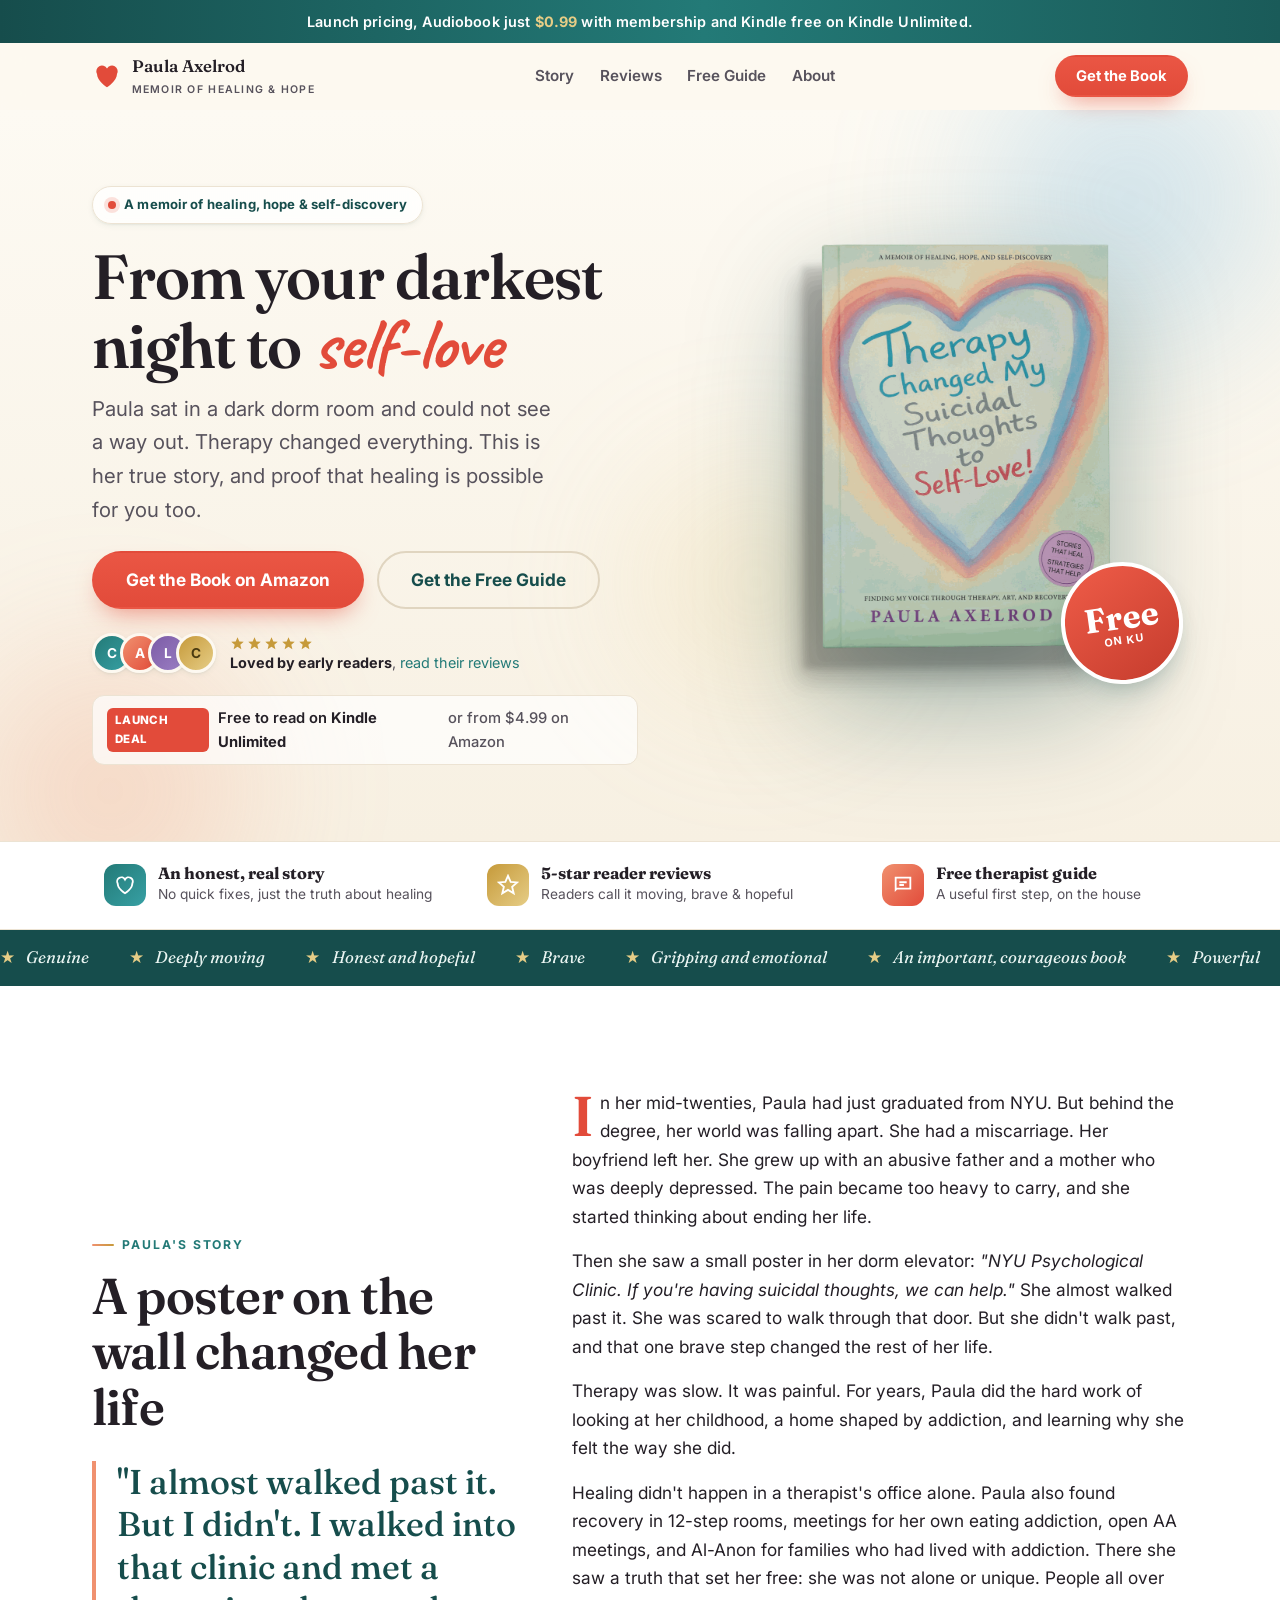
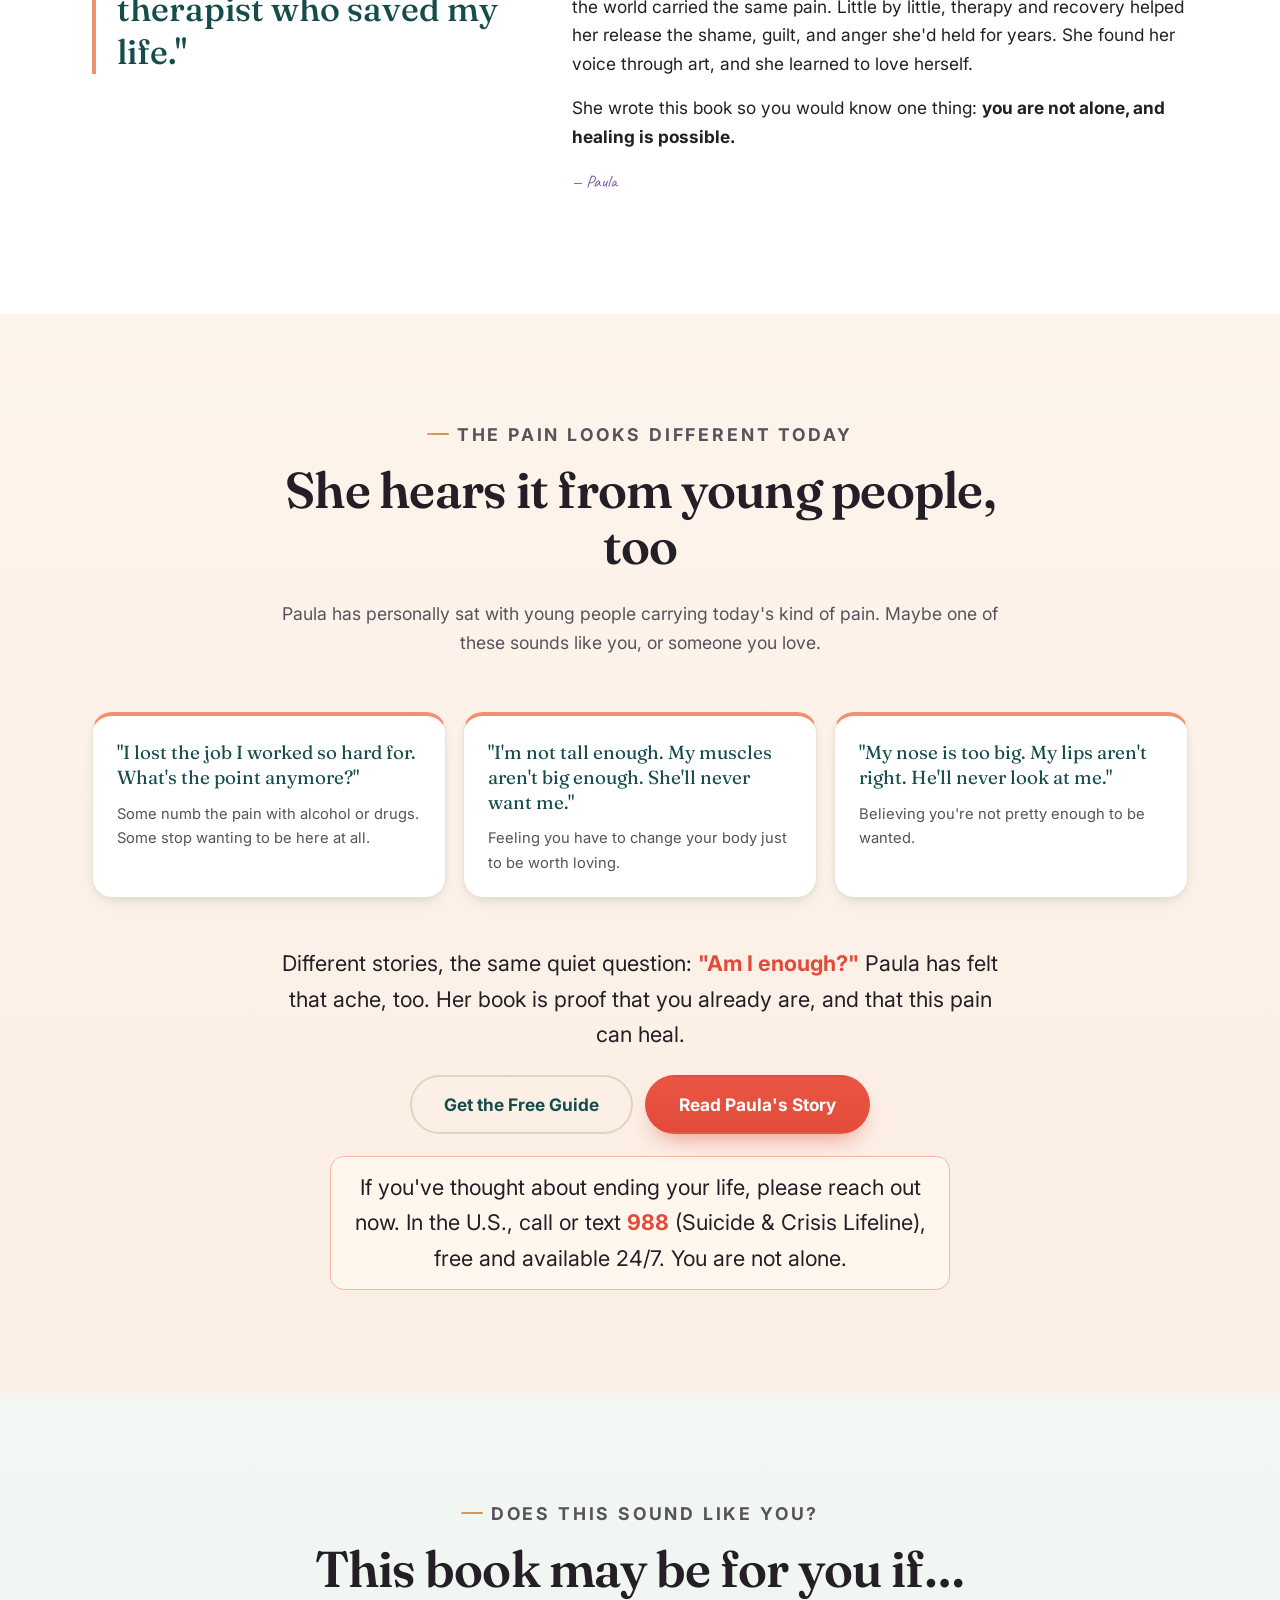
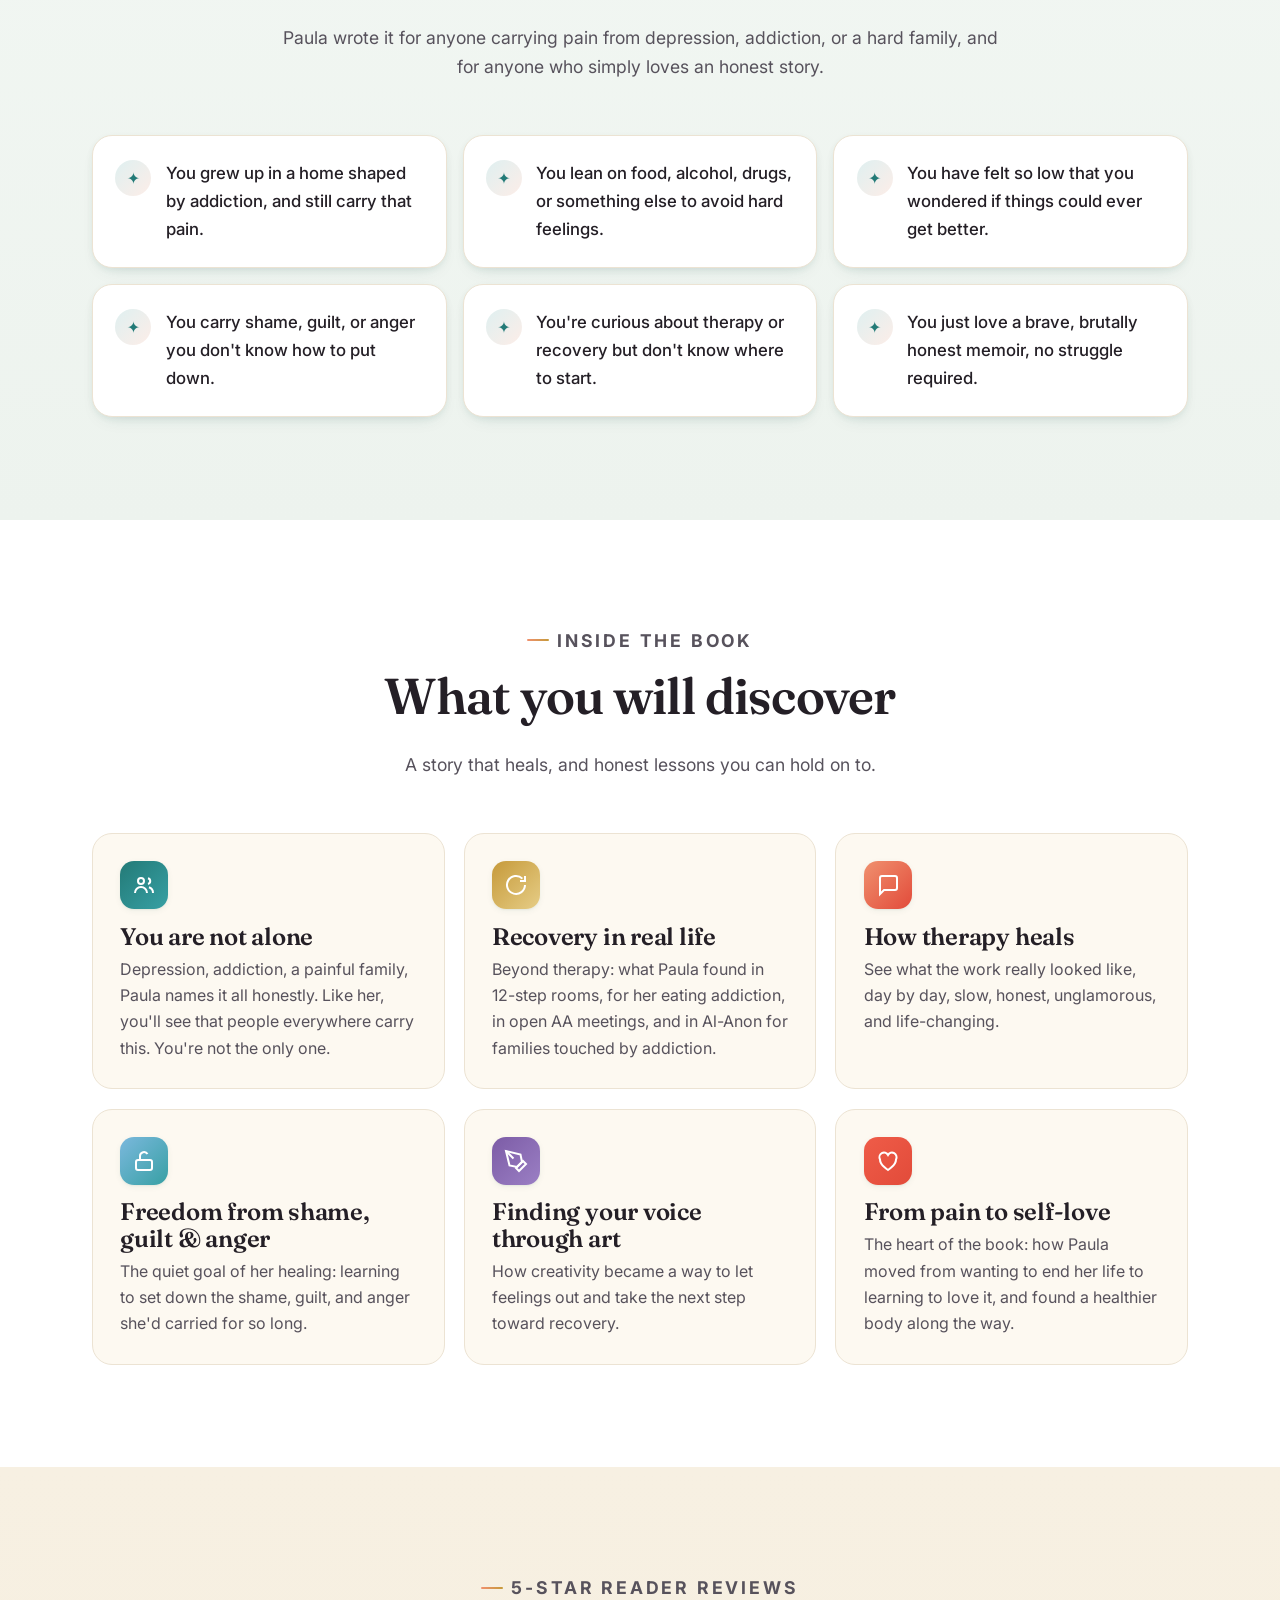
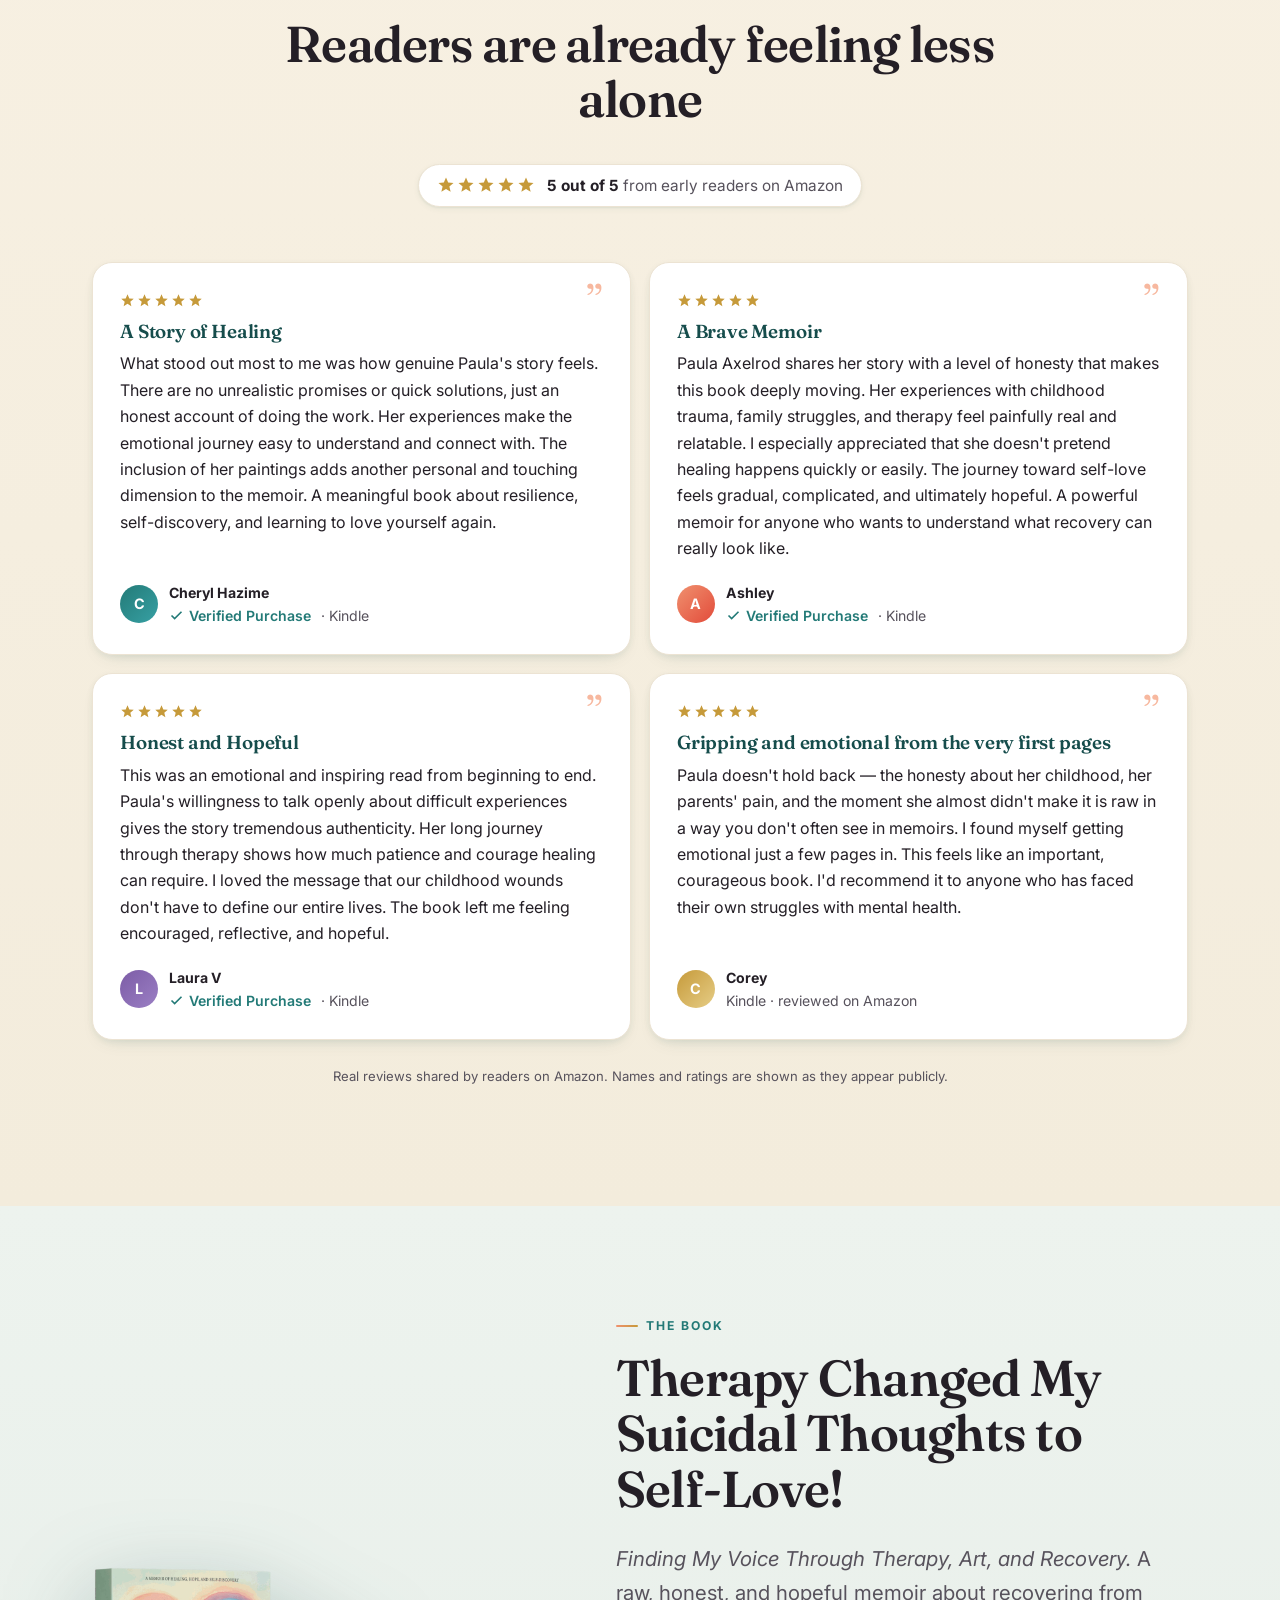
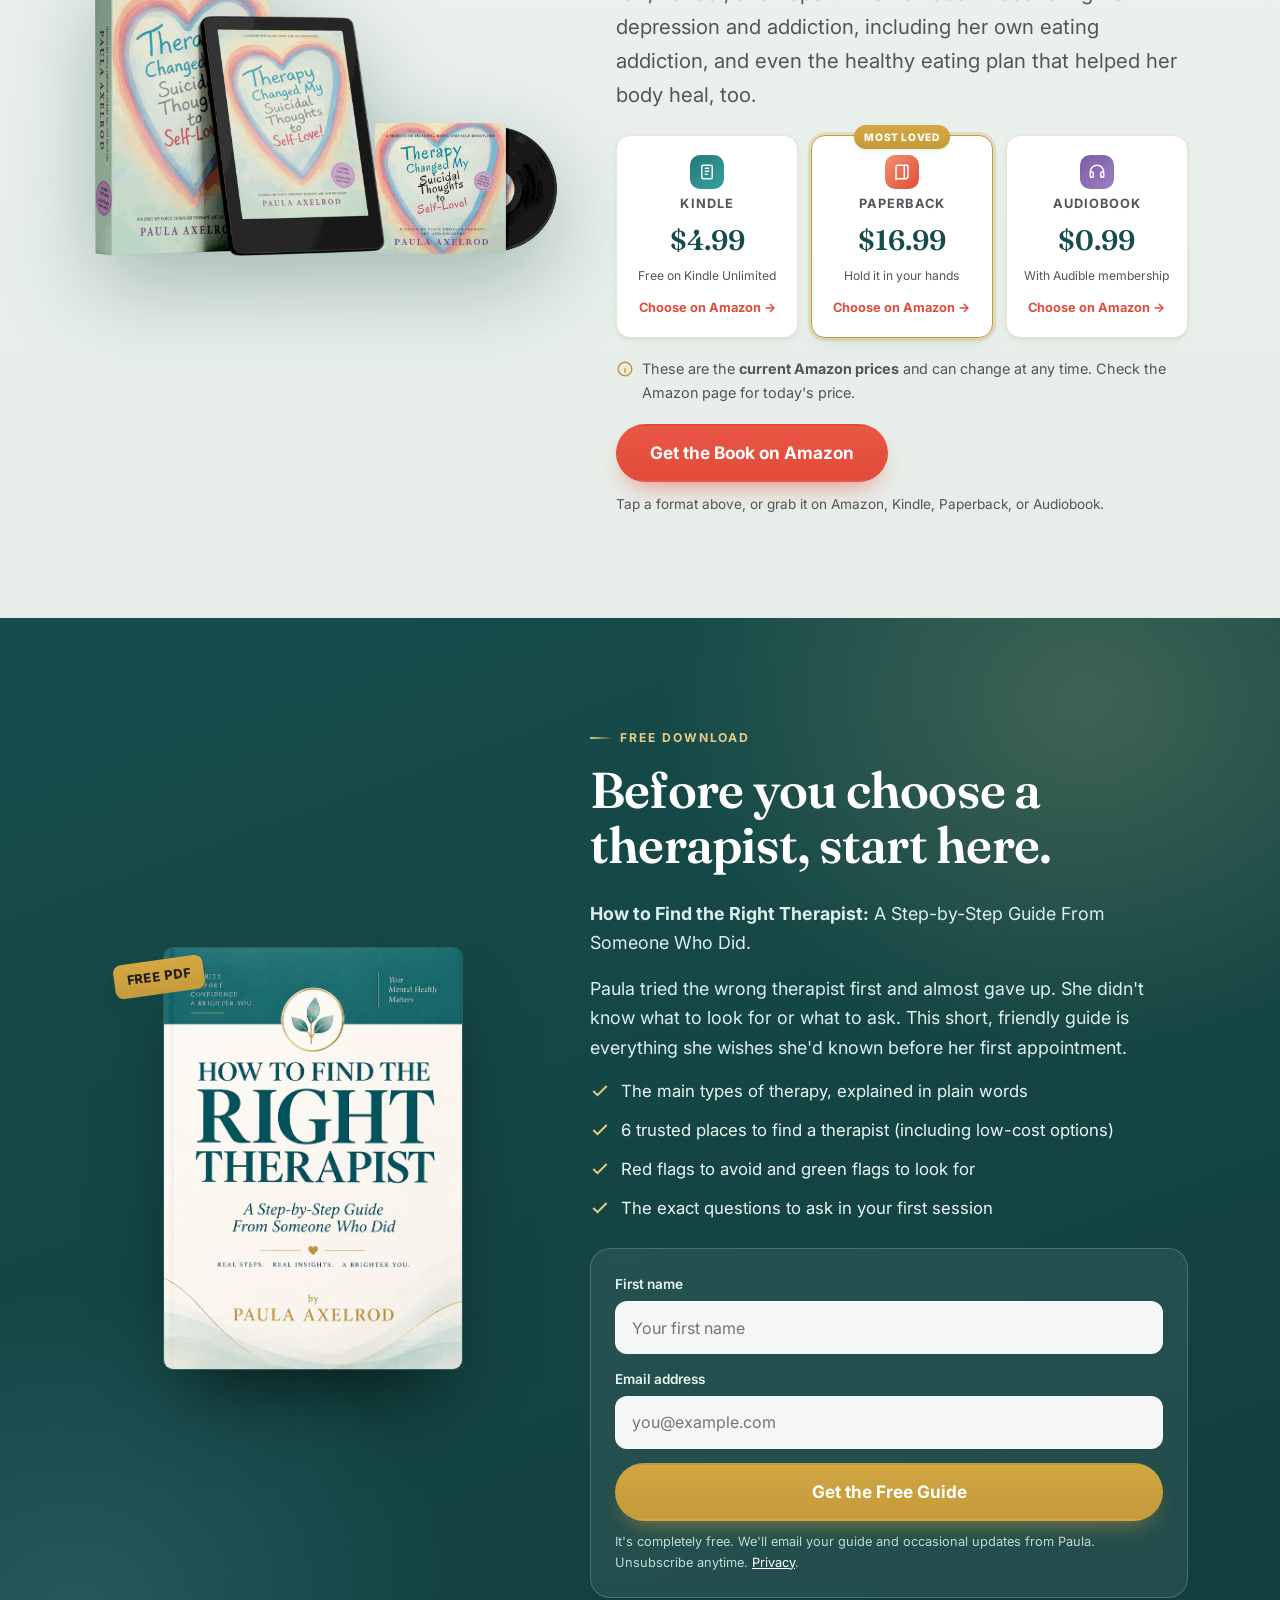
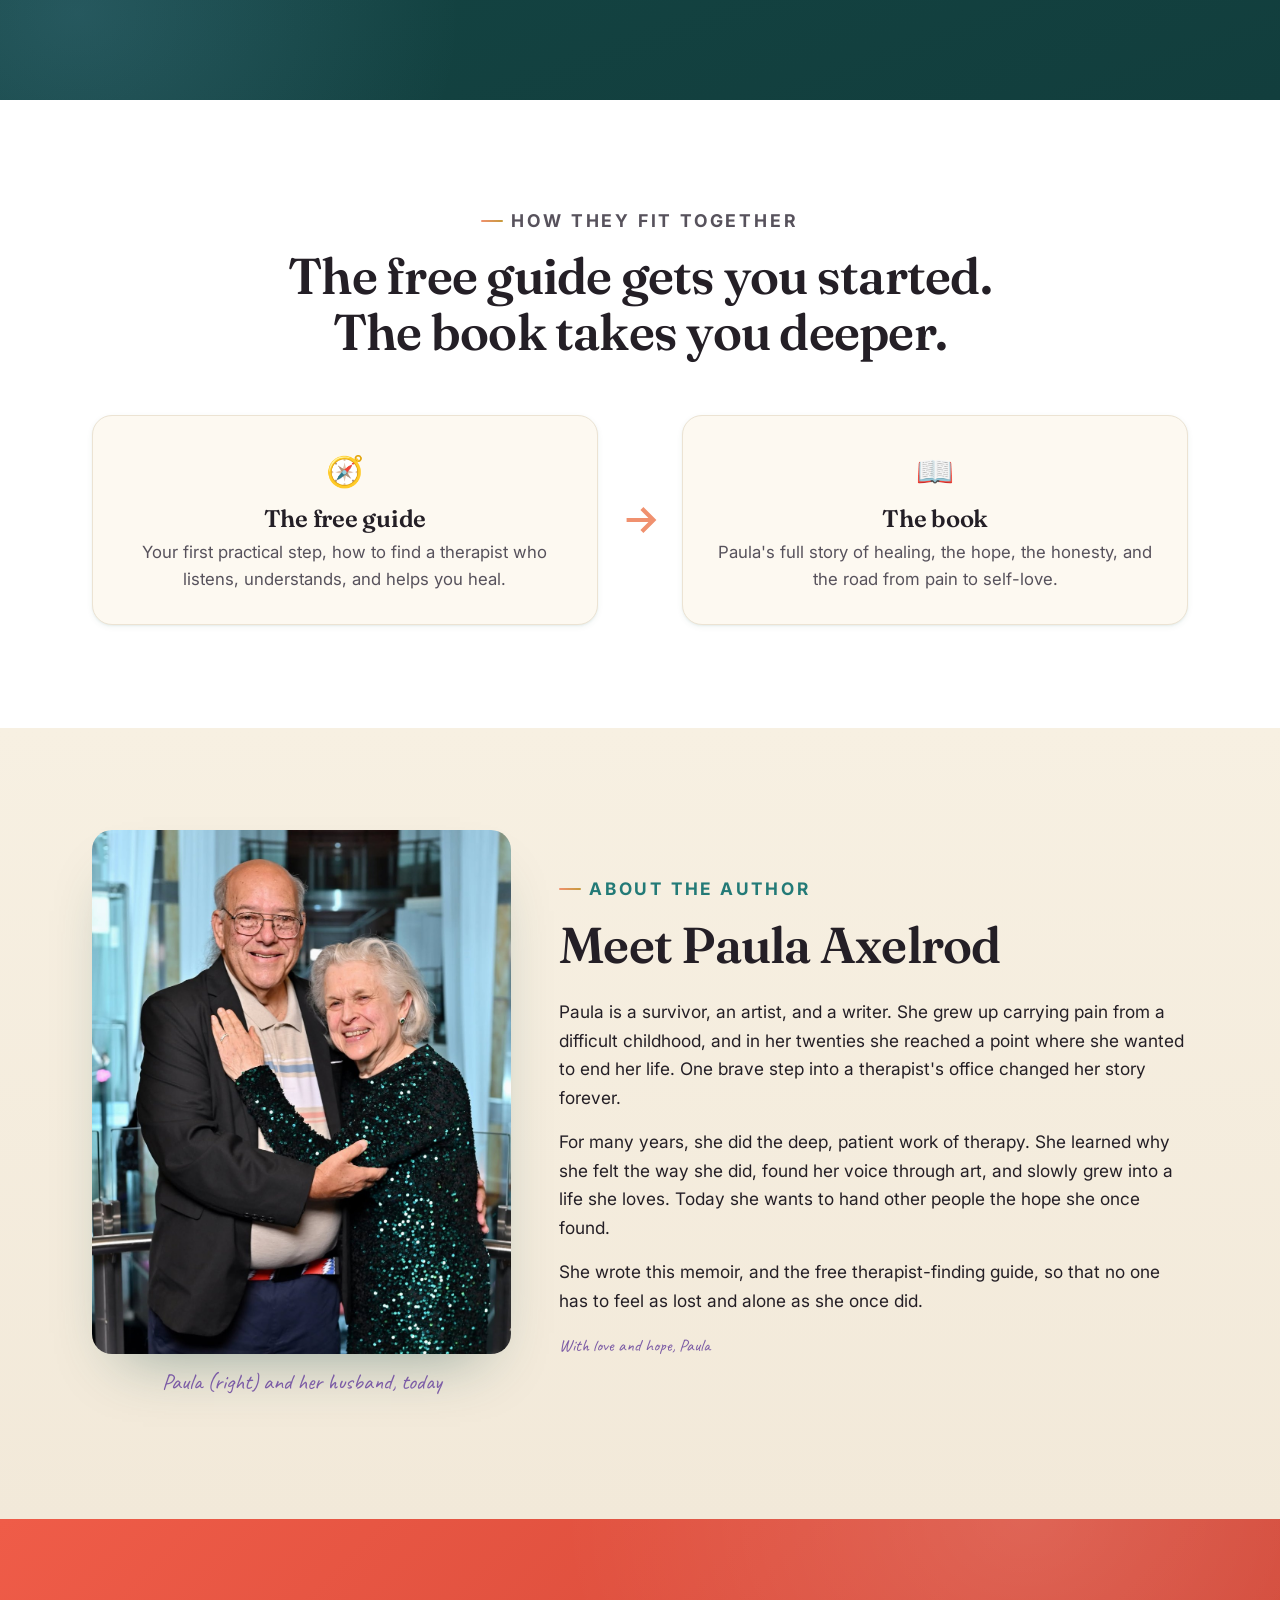
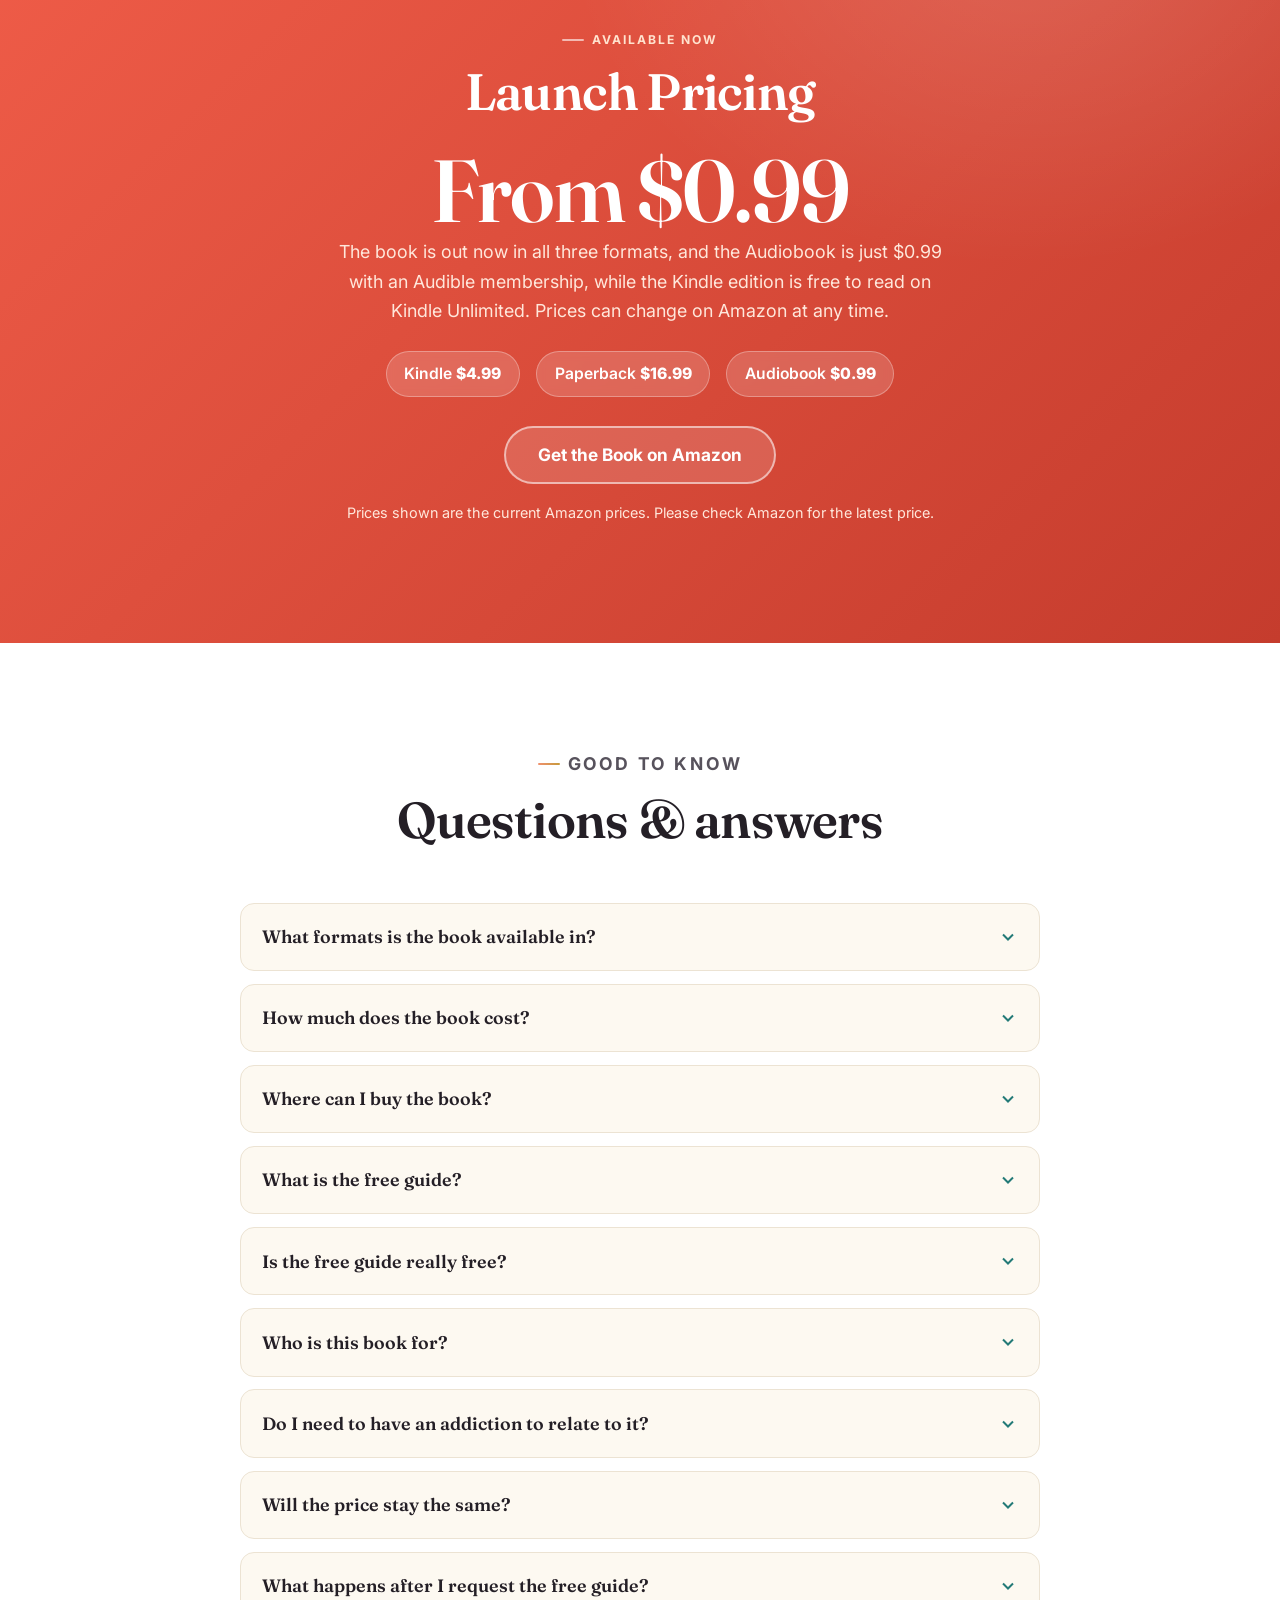
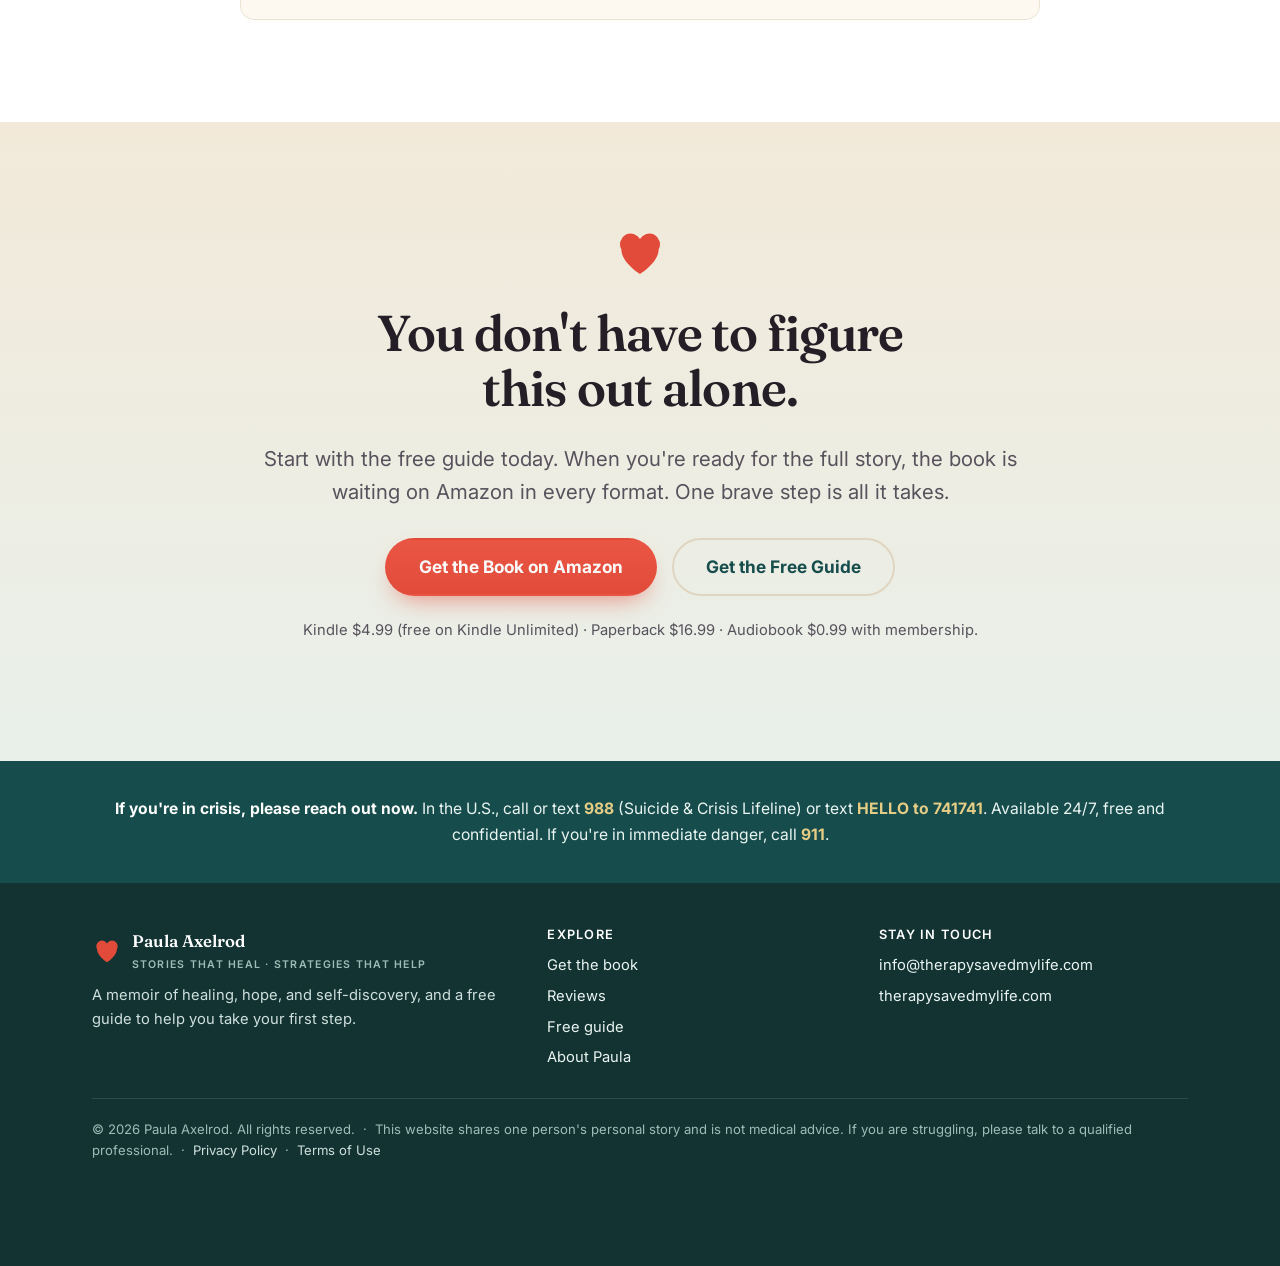
==== index.html @ 415b74f4 "Add files via upload" ====
<!DOCTYPE html>
<html lang="en">
<head>
<meta charset="UTF-8" />
<meta name="viewport" content="width=device-width, initial-scale=1" />
<title>Therapy Changed My Suicidal Thoughts to Self-Love! — A Memoir by Paula Axelrod</title>
<meta name="description" content="Paula Axelrod's raw, hopeful memoir of recovery from depression and addiction — through therapy, 12-step support, art, and self-love. Read her story, get a free therapist-finding guide, and grab the book on Amazon." />
<meta name="theme-color" content="#1f5d5c" />
<meta name="robots" content="index, follow" />
<link rel="canonical" href="https://therapysavedmylife.com/" />

<!-- Open Graph / social -->
<meta property="og:type" content="book" />
<meta property="og:title" content="Therapy Changed My Suicidal Thoughts to Self-Love! — A Memoir by Paula Axelrod" />
<meta property="og:description" content="A raw, honest memoir of recovering from depression and addiction — through therapy, recovery, art, and self-love. Plus a free guide to finding the right therapist." />
<meta property="og:image" content="assets/book-mockup.png" />
<meta property="og:site_name" content="Paula Axelrod" />
<meta name="twitter:card" content="summary_large_image" />
<meta name="twitter:title" content="Therapy Changed My Suicidal Thoughts to Self-Love!" />
<meta name="twitter:description" content="A memoir of healing, hope, and self-discovery by Paula Axelrod. Free therapist-finding guide inside." />
<meta name="twitter:image" content="assets/book-mockup.png" />

<!-- Favicon (inline heart) -->
<link rel="icon" href="data:image/svg+xml,%3Csvg xmlns='http://www.w3.org/2000/svg' viewBox='0 0 24 24'%3E%3Cpath fill='%23e0503f' d='M12 21s-8-4.9-8-10.6A4.4 4.4 0 0 1 12 6a4.4 4.4 0 0 1 8 4.4C20 16.1 12 21 12 21z'/%3E%3C/svg%3E" />

<!-- Fonts -->
<link rel="preconnect" href="https://fonts.googleapis.com" />
<link rel="preconnect" href="https://fonts.gstatic.com" crossorigin />
<link href="https://fonts.googleapis.com/css2?family=Fraunces:opsz,wght@9..144,400;9..144,500;9..144,600;9..144,700&family=Inter:wght@400;500;600;700&family=Caveat:wght@600;700&display=swap" rel="stylesheet" />

<link rel="stylesheet" href="styles.css?v=19" />

<!-- Structured data -->
<script type="application/ld+json">
{
  "@context": "https://schema.org",
  "@type": "Book",
  "name": "Therapy Changed My Suicidal Thoughts to Self-Love!",
  "bookFormat": ["EBook", "Paperback", "AudiobookFormat"],
  "author": { "@type": "Person", "name": "Paula Axelrod" },
  "about": "A memoir of recovery from depression and addiction — through therapy, 12-step support, art, and self-love.",
  "inLanguage": "en",
  "aggregateRating": {
    "@type": "AggregateRating",
    "ratingValue": "5",
    "bestRating": "5",
    "ratingCount": "4",
    "reviewCount": "4"
  },
  "review": [
    {
      "@type": "Review",
      "reviewRating": { "@type": "Rating", "ratingValue": "5", "bestRating": "5" },
      "author": { "@type": "Person", "name": "Cheryl Hazime" },
      "datePublished": "2026-09-11",
      "name": "A Story of Healing",
      "reviewBody": "What stood out most to me was how genuine Paula's story feels. There are no unrealistic promises or quick solutions, just an honest account of doing the work. The inclusion of her paintings adds another personal and touching dimension to the memoir."
    },
    {
      "@type": "Review",
      "reviewRating": { "@type": "Rating", "ratingValue": "5", "bestRating": "5" },
      "author": { "@type": "Person", "name": "Ashley" },
      "datePublished": "2026-09-11",
      "name": "A Brave Memoir",
      "reviewBody": "Paula Axelrod shares her story with a level of honesty that makes this book deeply moving. The journey toward self-love feels gradual, complicated, and ultimately hopeful. A powerful memoir for anyone who wants to understand what recovery can really look like."
    },
    {
      "@type": "Review",
      "reviewRating": { "@type": "Rating", "ratingValue": "5", "bestRating": "5" },
      "author": { "@type": "Person", "name": "Laura V" },
      "datePublished": "2026-09-11",
      "name": "Honest and Hopeful",
      "reviewBody": "This was an emotional and inspiring read from beginning to end. I loved the message that our childhood wounds don't have to define our entire lives. The book left me feeling encouraged, reflective, and hopeful."
    },
    {
      "@type": "Review",
      "reviewRating": { "@type": "Rating", "ratingValue": "5", "bestRating": "5" },
      "author": { "@type": "Person", "name": "Corey" },
      "datePublished": "2026-07-24",
      "name": "Gripping and emotional from the very first pages",
      "reviewBody": "Paula doesn't hold back. This feels like an important, courageous book. I'd recommend it to anyone who has faced their own struggles with mental health."
    }
  ]
}
</script>

<!-- Meta Pixel Code -->
<script>
!function(f,b,e,v,n,t,s)
{if(f.fbq)return;n=f.fbq=function(){n.callMethod?
n.callMethod.apply(n,arguments):n.queue.push(arguments)};
if(!f._fbq)f._fbq=n;n.push=n;n.loaded=!0;n.version='2.0';
n.queue=[];t=b.createElement(e);t.async=!0;
t.src=v;s=b.getElementsByTagName(e)[0];
s.parentNode.insertBefore(t,s)}(window, document,'script',
'https://connect.facebook.net/en_US/fbevents.js');
fbq('init', '1813521393015042');
fbq('track', 'PageView');
</script>
<noscript><img height="1" width="1" style="display:none"
src="https://www.facebook.com/tr?id=1813521393015042&ev=PageView&noscript=1"
/></noscript>
<!-- End Meta Pixel Code -->
</head>
<body>
<a class="skip-link" href="#main">Skip to content</a>

<!-- Announcement ribbon -->
<div class="ribbon" role="note">
  <span>Launch pricing, Audiobook just <strong>$0.99</strong> with membership and Kindle free on Kindle Unlimited.</span>
</div>

<!-- Top bar -->
<header class="topbar">
  <div class="container topbar__inner">
    <a class="brand" href="#top" aria-label="Paula Axelrod — home">
      <svg class="mark" viewBox="0 0 24 24" aria-hidden="true"><path fill="currentColor" d="M12 21s-8-4.9-8-10.6A4.4 4.4 0 0 1 12 6a4.4 4.4 0 0 1 8 4.4C20 16.1 12 21 12 21z"/></svg>
      <span>Paula Axelrod<small>Memoir of healing &amp; hope</small></span>
    </a>
    <nav class="topnav" aria-label="Primary">
      <a href="#story">Story</a>
      <a href="#reviews">Reviews</a>
      <a href="#free-guide">Free Guide</a>
      <a href="#about">About</a>
    </nav>
    <a class="btn btn-primary topbar__cta" href="https://a.co/d/03tNwajn" data-amazon>Get the Book</a>
  </div>
</header>

<main id="main">
<span id="top"></span>

<!-- ============ HERO ============ -->
<section class="hero" aria-labelledby="hero-title">
  <div class="hero__blob b1" aria-hidden="true"></div>
  <div class="hero__blob b2" aria-hidden="true"></div>
  <div class="hero__blob b3" aria-hidden="true"></div>
  <div class="container hero__grid">
    <div class="hero__copy reveal">
      <span class="hero__badge"><span class="dot" aria-hidden="true"></span> A memoir of healing, hope &amp; self-discovery</span>
      <h1 id="hero-title">From your darkest night to <span class="hand">self-love</span></h1>
      <p class="hero__sub">Paula sat in a dark dorm room and could not see a way out. Therapy changed everything. This is her true story, and proof that healing is possible for you too.</p>

      <div class="hero__cta">
        <a class="btn btn-primary btn-lg" href="https://a.co/d/03tNwajn" data-amazon>Get the Book on Amazon</a>
        <a class="btn btn-outline btn-lg" href="#free-guide">Get the Free Guide</a>
      </div>

      <div class="hero__proof">
        <span class="avatars" aria-hidden="true">
          <span class="avatar a1">C</span>
          <span class="avatar a2">A</span>
          <span class="avatar a3">L</span>
          <span class="avatar a4">C</span>
        </span>
        <span class="hero__proof-txt">
          <span class="stars sm" role="img" aria-label="Rated 5 out of 5 stars">
            <svg viewBox="0 0 24 24" fill="currentColor" aria-hidden="true"><path d="M12 17.3l-6.2 3.7 1.7-7L2 9.2l7.1-.6L12 2l2.9 6.6 7.1.6-5.5 4.8 1.7 7z"/></svg><svg viewBox="0 0 24 24" fill="currentColor" aria-hidden="true"><path d="M12 17.3l-6.2 3.7 1.7-7L2 9.2l7.1-.6L12 2l2.9 6.6 7.1.6-5.5 4.8 1.7 7z"/></svg><svg viewBox="0 0 24 24" fill="currentColor" aria-hidden="true"><path d="M12 17.3l-6.2 3.7 1.7-7L2 9.2l7.1-.6L12 2l2.9 6.6 7.1.6-5.5 4.8 1.7 7z"/></svg><svg viewBox="0 0 24 24" fill="currentColor" aria-hidden="true"><path d="M12 17.3l-6.2 3.7 1.7-7L2 9.2l7.1-.6L12 2l2.9 6.6 7.1.6-5.5 4.8 1.7 7z"/></svg><svg viewBox="0 0 24 24" fill="currentColor" aria-hidden="true"><path d="M12 17.3l-6.2 3.7 1.7-7L2 9.2l7.1-.6L12 2l2.9 6.6 7.1.6-5.5 4.8 1.7 7z"/></svg>
          </span><br />
          <b>Loved by early readers</b>, <a href="#reviews">read their reviews</a>
        </span>
      </div>

      <div class="hero__pricehook">
        <span class="pill">Launch deal</span>
        <span>Free to read on <b>Kindle Unlimited</b></span>
        <span class="from">or from $4.99 on Amazon</span>
      </div>
    </div>

    <div class="hero__art reveal">
      <div class="book-visual">
        <!-- Drop in assets/book-mockup.png (3D paperback, transparent bg). Falls back gracefully. -->
        <img src="assets/book-mockup.png" alt="Cover of the book Therapy Changed My Suicidal Thoughts to Self-Love by Paula Axelrod, showing a watercolor rainbow heart"
             onerror="this.classList.add('hide'); this.nextElementSibling.classList.remove('hide');" />
        <div class="cover-fallback hide" aria-hidden="true">
          <svg class="heart" viewBox="0 0 24 24"><path fill="currentColor" d="M12 21s-8-4.9-8-10.6A4.4 4.4 0 0 1 12 6a4.4 4.4 0 0 1 8 4.4C20 16.1 12 21 12 21z"/></svg>
          <strong>Therapy Changed My Suicidal Thoughts to</strong>
          <em>Self-Love!</em>
          <small>Paula Axelrod</small>
        </div>
      </div>
      <div class="hero__offerchip" aria-hidden="true">
        <b>Free</b><span>on KU</span>
      </div>
    </div>
  </div>
</section>

<!-- ============ VALUE STRIP ============ -->
<section class="valuestrip" aria-label="Why readers pick up this book">
  <div class="container">
    <div class="value">
      <span class="vi ic-teal" aria-hidden="true"><svg width="22" height="22" viewBox="0 0 24 24" fill="none" stroke="currentColor" stroke-width="2"><path d="M12 21s-8-4.9-8-10.6A4.4 4.4 0 0 1 12 6a4.4 4.4 0 0 1 8 4.4C20 16.1 12 21 12 21z"/></svg></span>
      <span><b>An honest, real story</b><span>No quick fixes, just the truth about healing</span></span>
    </div>
    <div class="value">
      <span class="vi ic-gold" aria-hidden="true"><svg width="22" height="22" viewBox="0 0 24 24" fill="none" stroke="currentColor" stroke-width="2"><path d="M12 17.3l-6.2 3.7 1.7-7L2 9.2l7.1-.6L12 2l2.9 6.6 7.1.6-5.5 4.8 1.7 7z"/></svg></span>
      <span><b>5-star reader reviews</b><span>Readers call it moving, brave &amp; hopeful</span></span>
    </div>
    <div class="value">
      <span class="vi ic-coral" aria-hidden="true"><svg width="22" height="22" viewBox="0 0 24 24" fill="none" stroke="currentColor" stroke-width="2"><path d="M4 4h16v12H5.2L4 17.2z"/><path d="M8 9h8M8 12h5"/></svg></span>
      <span><b>Free therapist guide</b><span>A useful first step, on the house</span></span>
    </div>
  </div>
</section>

<!-- ============ QUOTE MARQUEE ============ -->
<div class="quotestrip" aria-hidden="true">
  <div class="marquee">
    <span>Genuine</span><span>Deeply moving</span><span>Honest and hopeful</span><span>Brave</span><span>Gripping and emotional</span><span>An important, courageous book</span><span>Powerful</span>
    <span>Genuine</span><span>Deeply moving</span><span>Honest and hopeful</span><span>Brave</span><span>Gripping and emotional</span><span>An important, courageous book</span><span>Powerful</span>
  </div>
</div>

<!-- ============ STORY ============ -->
<section class="section story" id="story" aria-labelledby="story-title">
  <div class="container">
    <div class="story__grid">
      <div class="reveal">
        <p class="eyebrow">Paula's story</p>
        <h2 id="story-title">A poster on the wall changed her life</h2>
        <blockquote class="story__pullquote">"I almost walked past it. But I didn't. I walked into that clinic and met a therapist who saved my life."</blockquote>
      </div>
      <div class="story__body reveal">
        <p>In her mid-twenties, Paula had just graduated from NYU. But behind the degree, her world was falling apart. She had a miscarriage. Her boyfriend left her. She grew up with an abusive father and a mother who was deeply depressed. The pain became too heavy to carry, and she started thinking about ending her life.</p>
        <p>Then she saw a small poster in her dorm elevator: <em>"NYU Psychological Clinic. If you're having suicidal thoughts, we can help."</em> She almost walked past it. She was scared to walk through that door. But she didn't walk past, and that one brave step changed the rest of her life.</p>
        <p>Therapy was slow. It was painful. For years, Paula did the hard work of looking at her childhood, a home shaped by addiction, and learning why she felt the way she did.</p>
        <p>Healing didn't happen in a therapist's office alone. Paula also found recovery in 12-step rooms, meetings for her own eating addiction, open AA meetings, and Al-Anon for families who had lived with addiction. There she saw a truth that set her free: she was not alone or unique. People all over the world carried the same pain. Little by little, therapy and recovery helped her release the shame, guilt, and anger she'd held for years. She found her voice through art, and she learned to love herself.</p>
        <p>She wrote this book so you would know one thing: <strong>you are not alone, and healing is possible.</strong></p>
        <p class="story__signoff">— Paula</p>
      </div>
    </div>
  </div>
</section>

<!-- ============ YOUNG PEOPLE TODAY ============ -->
<section class="section today" aria-labelledby="today-title">
  <div class="container">
    <div class="section-head reveal">
      <p class="eyebrow">The pain looks different today</p>
      <h2 id="today-title">She hears it from young people, too</h2>
      <p>Paula has personally sat with young people carrying today's kind of pain. Maybe one of these sounds like you, or someone you love.</p>
    </div>
    <div class="today__grid">
      <blockquote class="voice reveal">
        <p>"I lost the job I worked so hard for. What's the point anymore?"</p>
        <cite>Some numb the pain with alcohol or drugs. Some stop wanting to be here at all.</cite>
      </blockquote>
      <blockquote class="voice reveal">
        <p>"I'm not tall enough. My muscles aren't big enough. She'll never want me."</p>
        <cite>Feeling you have to change your body just to be worth loving.</cite>
      </blockquote>
      <blockquote class="voice reveal">
        <p>"My nose is too big. My lips aren't right. He'll never look at me."</p>
        <cite>Believing you're not pretty enough to be wanted.</cite>
      </blockquote>
    </div>
    <div class="today__note reveal">
      <p>Different stories, the same quiet question: <strong>"Am I enough?"</strong> Paula has felt that ache, too. Her book is proof that you already are, and that this pain can heal.</p>
      <div class="today__cta">
        <a class="btn btn-outline btn-lg" href="#free-guide">Get the Free Guide</a>
        <a class="btn btn-primary btn-lg" href="https://a.co/d/03tNwajn" data-amazon>Read Paula's Story</a>
      </div>
      <p class="today__crisis">If you've thought about ending your life, please reach out now. In the U.S., call or text <strong>988</strong> (Suicide &amp; Crisis Lifeline), free and available 24/7. You are not alone.</p>
    </div>
  </div>
</section>

<!-- ============ THIS BOOK IS FOR YOU IF ============ -->
<section class="section foryou" aria-labelledby="foryou-title">
  <div class="container">
    <div class="section-head reveal">
      <p class="eyebrow">Does this sound like you?</p>
      <h2 id="foryou-title">This book may be for you if…</h2>
      <p>Paula wrote it for anyone carrying pain from depression, addiction, or a hard family, and for anyone who simply loves an honest story.</p>
    </div>
    <div class="cards cards-3">
      <div class="card reveal"><span class="tick" aria-hidden="true">✦</span><p>You grew up in a home shaped by addiction, and still carry that pain.</p></div>
      <div class="card reveal"><span class="tick" aria-hidden="true">✦</span><p>You lean on food, alcohol, drugs, or something else to avoid hard feelings.</p></div>
      <div class="card reveal"><span class="tick" aria-hidden="true">✦</span><p>You have felt so low that you wondered if things could ever get better.</p></div>
      <div class="card reveal"><span class="tick" aria-hidden="true">✦</span><p>You carry shame, guilt, or anger you don't know how to put down.</p></div>
      <div class="card reveal"><span class="tick" aria-hidden="true">✦</span><p>You're curious about therapy or recovery but don't know where to start.</p></div>
      <div class="card reveal"><span class="tick" aria-hidden="true">✦</span><p>You just love a brave, brutally honest memoir, no struggle required.</p></div>
    </div>
  </div>
</section>

<!-- ============ WHAT YOU'LL DISCOVER ============ -->
<section class="section discover" aria-labelledby="discover-title">
  <div class="container">
    <div class="section-head reveal">
      <p class="eyebrow">Inside the book</p>
      <h2 id="discover-title">What you will discover</h2>
      <p>A story that heals, and honest lessons you can hold on to.</p>
    </div>
    <div class="feature-grid">
      <div class="feature reveal">
        <div class="feature__icon ic-teal"><svg width="24" height="24" viewBox="0 0 24 24" fill="none" stroke="currentColor" stroke-width="2"><circle cx="9" cy="8" r="3"/><path d="M3 20a6 6 0 0 1 12 0"/><path d="M16 5.2A3 3 0 0 1 16 11M21 20a6 6 0 0 0-4-5.7"/></svg></div>
        <h3>You are not alone</h3>
        <p>Depression, addiction, a painful family, Paula names it all honestly. Like her, you'll see that people everywhere carry this. You're not the only one.</p>
      </div>
      <div class="feature reveal">
        <div class="feature__icon ic-gold"><svg width="24" height="24" viewBox="0 0 24 24" fill="none" stroke="currentColor" stroke-width="2"><path d="M21 12a9 9 0 1 1-2.6-6.4"/><path d="M21 3v5h-5"/></svg></div>
        <h3>Recovery in real life</h3>
        <p>Beyond therapy: what Paula found in 12-step rooms, for her eating addiction, in open AA meetings, and in Al-Anon for families touched by addiction.</p>
      </div>
      <div class="feature reveal">
        <div class="feature__icon ic-coral"><svg width="24" height="24" viewBox="0 0 24 24" fill="none" stroke="currentColor" stroke-width="2"><path d="M21 15a2 2 0 0 1-2 2H8l-4 4V5a2 2 0 0 1 2-2h13a2 2 0 0 1 2 2z"/></svg></div>
        <h3>How therapy heals</h3>
        <p>See what the work really looked like, day by day, slow, honest, unglamorous, and life-changing.</p>
      </div>
      <div class="feature reveal">
        <div class="feature__icon ic-sky"><svg width="24" height="24" viewBox="0 0 24 24" fill="none" stroke="currentColor" stroke-width="2"><rect x="4" y="11" width="16" height="10" rx="2"/><path d="M8 11V7a4 4 0 0 1 7.5-1.9"/></svg></div>
        <h3>Freedom from shame, guilt &amp; anger</h3>
        <p>The quiet goal of her healing: learning to set down the shame, guilt, and anger she'd carried for so long.</p>
      </div>
      <div class="feature reveal">
        <div class="feature__icon ic-plum"><svg width="24" height="24" viewBox="0 0 24 24" fill="none" stroke="currentColor" stroke-width="2"><path d="M12 19l7-7 3 3-7 7-3-3z"/><path d="M18 13l-1.5-7.5L2 2l3.5 14.5L13 18z"/><path d="M2 2l7.5 7.5"/></svg></div>
        <h3>Finding your voice through art</h3>
        <p>How creativity became a way to let feelings out and take the next step toward recovery.</p>
      </div>
      <div class="feature reveal">
        <div class="feature__icon ic-rose"><svg width="24" height="24" viewBox="0 0 24 24" fill="none" stroke="currentColor" stroke-width="2"><path d="M12 21s-8-4.9-8-10.6A4.4 4.4 0 0 1 12 6a4.4 4.4 0 0 1 8 4.4C20 16.1 12 21 12 21z"/></svg></div>
        <h3>From pain to self-love</h3>
        <p>The heart of the book: how Paula moved from wanting to end her life to learning to love it, and found a healthier body along the way.</p>
      </div>
    </div>
  </div>
</section>

<!-- ============ REVIEWS ============ -->
<section class="section reviews" id="reviews" aria-labelledby="reviews-title">
  <div class="container">
    <div class="section-head reveal">
      <p class="eyebrow">5-star reader reviews</p>
      <h2 id="reviews-title">Readers are already feeling less alone</h2>
      <span class="reviews__summary">
        <span class="stars" role="img" aria-label="Rated 5 out of 5 stars">
          <svg viewBox="0 0 24 24" fill="currentColor" aria-hidden="true"><path d="M12 17.3l-6.2 3.7 1.7-7L2 9.2l7.1-.6L12 2l2.9 6.6 7.1.6-5.5 4.8 1.7 7z"/></svg>
          <svg viewBox="0 0 24 24" fill="currentColor" aria-hidden="true"><path d="M12 17.3l-6.2 3.7 1.7-7L2 9.2l7.1-.6L12 2l2.9 6.6 7.1.6-5.5 4.8 1.7 7z"/></svg>
          <svg viewBox="0 0 24 24" fill="currentColor" aria-hidden="true"><path d="M12 17.3l-6.2 3.7 1.7-7L2 9.2l7.1-.6L12 2l2.9 6.6 7.1.6-5.5 4.8 1.7 7z"/></svg>
          <svg viewBox="0 0 24 24" fill="currentColor" aria-hidden="true"><path d="M12 17.3l-6.2 3.7 1.7-7L2 9.2l7.1-.6L12 2l2.9 6.6 7.1.6-5.5 4.8 1.7 7z"/></svg>
          <svg viewBox="0 0 24 24" fill="currentColor" aria-hidden="true"><path d="M12 17.3l-6.2 3.7 1.7-7L2 9.2l7.1-.6L12 2l2.9 6.6 7.1.6-5.5 4.8 1.7 7z"/></svg>
        </span>
        <span><b>5 out of 5</b> from early readers on Amazon</span>
      </span>
    </div>

    <div class="reviews__grid">

      <article class="review reveal">
        <div class="review__top">
          <span class="stars sm" role="img" aria-label="5 out of 5 stars">
            <svg viewBox="0 0 24 24" fill="currentColor" aria-hidden="true"><path d="M12 17.3l-6.2 3.7 1.7-7L2 9.2l7.1-.6L12 2l2.9 6.6 7.1.6-5.5 4.8 1.7 7z"/></svg><svg viewBox="0 0 24 24" fill="currentColor" aria-hidden="true"><path d="M12 17.3l-6.2 3.7 1.7-7L2 9.2l7.1-.6L12 2l2.9 6.6 7.1.6-5.5 4.8 1.7 7z"/></svg><svg viewBox="0 0 24 24" fill="currentColor" aria-hidden="true"><path d="M12 17.3l-6.2 3.7 1.7-7L2 9.2l7.1-.6L12 2l2.9 6.6 7.1.6-5.5 4.8 1.7 7z"/></svg><svg viewBox="0 0 24 24" fill="currentColor" aria-hidden="true"><path d="M12 17.3l-6.2 3.7 1.7-7L2 9.2l7.1-.6L12 2l2.9 6.6 7.1.6-5.5 4.8 1.7 7z"/></svg><svg viewBox="0 0 24 24" fill="currentColor" aria-hidden="true"><path d="M12 17.3l-6.2 3.7 1.7-7L2 9.2l7.1-.6L12 2l2.9 6.6 7.1.6-5.5 4.8 1.7 7z"/></svg>
          </span>
          <span class="review__quotemark" aria-hidden="true">&rdquo;</span>
        </div>
        <h3>A Story of Healing</h3>
        <p>What stood out most to me was how genuine Paula's story feels. There are no unrealistic promises or quick solutions, just an honest account of doing the work. Her experiences make the emotional journey easy to understand and connect with. The inclusion of her paintings adds another personal and touching dimension to the memoir. A meaningful book about resilience, self-discovery, and learning to love yourself again.</p>
        <div class="review__by">
          <span class="review__avatar a1" aria-hidden="true">C</span>
          <span class="review__who">
            <span class="name">Cheryl Hazime</span>
            <span class="review__tags"><span class="review__verified"><svg width="15" height="15" viewBox="0 0 24 24" fill="none" stroke="currentColor" stroke-width="2.6"><path d="M20 6 9 17l-5-5"/></svg> Verified Purchase</span> <span class="review__meta">· Kindle</span></span>
          </span>
        </div>
      </article>

      <article class="review reveal">
        <div class="review__top">
          <span class="stars sm" role="img" aria-label="5 out of 5 stars">
            <svg viewBox="0 0 24 24" fill="currentColor" aria-hidden="true"><path d="M12 17.3l-6.2 3.7 1.7-7L2 9.2l7.1-.6L12 2l2.9 6.6 7.1.6-5.5 4.8 1.7 7z"/></svg><svg viewBox="0 0 24 24" fill="currentColor" aria-hidden="true"><path d="M12 17.3l-6.2 3.7 1.7-7L2 9.2l7.1-.6L12 2l2.9 6.6 7.1.6-5.5 4.8 1.7 7z"/></svg><svg viewBox="0 0 24 24" fill="currentColor" aria-hidden="true"><path d="M12 17.3l-6.2 3.7 1.7-7L2 9.2l7.1-.6L12 2l2.9 6.6 7.1.6-5.5 4.8 1.7 7z"/></svg><svg viewBox="0 0 24 24" fill="currentColor" aria-hidden="true"><path d="M12 17.3l-6.2 3.7 1.7-7L2 9.2l7.1-.6L12 2l2.9 6.6 7.1.6-5.5 4.8 1.7 7z"/></svg><svg viewBox="0 0 24 24" fill="currentColor" aria-hidden="true"><path d="M12 17.3l-6.2 3.7 1.7-7L2 9.2l7.1-.6L12 2l2.9 6.6 7.1.6-5.5 4.8 1.7 7z"/></svg>
          </span>
          <span class="review__quotemark" aria-hidden="true">&rdquo;</span>
        </div>
        <h3>A Brave Memoir</h3>
        <p>Paula Axelrod shares her story with a level of honesty that makes this book deeply moving. Her experiences with childhood trauma, family struggles, and therapy feel painfully real and relatable. I especially appreciated that she doesn't pretend healing happens quickly or easily. The journey toward self-love feels gradual, complicated, and ultimately hopeful. A powerful memoir for anyone who wants to understand what recovery can really look like.</p>
        <div class="review__by">
          <span class="review__avatar a2" aria-hidden="true">A</span>
          <span class="review__who">
            <span class="name">Ashley</span>
            <span class="review__tags"><span class="review__verified"><svg width="15" height="15" viewBox="0 0 24 24" fill="none" stroke="currentColor" stroke-width="2.6"><path d="M20 6 9 17l-5-5"/></svg> Verified Purchase</span> <span class="review__meta">· Kindle</span></span>
          </span>
        </div>
      </article>

      <article class="review reveal">
        <div class="review__top">
          <span class="stars sm" role="img" aria-label="5 out of 5 stars">
            <svg viewBox="0 0 24 24" fill="currentColor" aria-hidden="true"><path d="M12 17.3l-6.2 3.7 1.7-7L2 9.2l7.1-.6L12 2l2.9 6.6 7.1.6-5.5 4.8 1.7 7z"/></svg><svg viewBox="0 0 24 24" fill="currentColor" aria-hidden="true"><path d="M12 17.3l-6.2 3.7 1.7-7L2 9.2l7.1-.6L12 2l2.9 6.6 7.1.6-5.5 4.8 1.7 7z"/></svg><svg viewBox="0 0 24 24" fill="currentColor" aria-hidden="true"><path d="M12 17.3l-6.2 3.7 1.7-7L2 9.2l7.1-.6L12 2l2.9 6.6 7.1.6-5.5 4.8 1.7 7z"/></svg><svg viewBox="0 0 24 24" fill="currentColor" aria-hidden="true"><path d="M12 17.3l-6.2 3.7 1.7-7L2 9.2l7.1-.6L12 2l2.9 6.6 7.1.6-5.5 4.8 1.7 7z"/></svg><svg viewBox="0 0 24 24" fill="currentColor" aria-hidden="true"><path d="M12 17.3l-6.2 3.7 1.7-7L2 9.2l7.1-.6L12 2l2.9 6.6 7.1.6-5.5 4.8 1.7 7z"/></svg>
          </span>
          <span class="review__quotemark" aria-hidden="true">&rdquo;</span>
        </div>
        <h3>Honest and Hopeful</h3>
        <p>This was an emotional and inspiring read from beginning to end. Paula's willingness to talk openly about difficult experiences gives the story tremendous authenticity. Her long journey through therapy shows how much patience and courage healing can require. I loved the message that our childhood wounds don't have to define our entire lives. The book left me feeling encouraged, reflective, and hopeful.</p>
        <div class="review__by">
          <span class="review__avatar a3" aria-hidden="true">L</span>
          <span class="review__who">
            <span class="name">Laura V</span>
            <span class="review__tags"><span class="review__verified"><svg width="15" height="15" viewBox="0 0 24 24" fill="none" stroke="currentColor" stroke-width="2.6"><path d="M20 6 9 17l-5-5"/></svg> Verified Purchase</span> <span class="review__meta">· Kindle</span></span>
          </span>
        </div>
      </article>

      <article class="review reveal">
        <div class="review__top">
          <span class="stars sm" role="img" aria-label="5 out of 5 stars">
            <svg viewBox="0 0 24 24" fill="currentColor" aria-hidden="true"><path d="M12 17.3l-6.2 3.7 1.7-7L2 9.2l7.1-.6L12 2l2.9 6.6 7.1.6-5.5 4.8 1.7 7z"/></svg><svg viewBox="0 0 24 24" fill="currentColor" aria-hidden="true"><path d="M12 17.3l-6.2 3.7 1.7-7L2 9.2l7.1-.6L12 2l2.9 6.6 7.1.6-5.5 4.8 1.7 7z"/></svg><svg viewBox="0 0 24 24" fill="currentColor" aria-hidden="true"><path d="M12 17.3l-6.2 3.7 1.7-7L2 9.2l7.1-.6L12 2l2.9 6.6 7.1.6-5.5 4.8 1.7 7z"/></svg><svg viewBox="0 0 24 24" fill="currentColor" aria-hidden="true"><path d="M12 17.3l-6.2 3.7 1.7-7L2 9.2l7.1-.6L12 2l2.9 6.6 7.1.6-5.5 4.8 1.7 7z"/></svg><svg viewBox="0 0 24 24" fill="currentColor" aria-hidden="true"><path d="M12 17.3l-6.2 3.7 1.7-7L2 9.2l7.1-.6L12 2l2.9 6.6 7.1.6-5.5 4.8 1.7 7z"/></svg>
          </span>
          <span class="review__quotemark" aria-hidden="true">&rdquo;</span>
        </div>
        <h3>Gripping and emotional from the very first pages</h3>
        <p>Paula doesn't hold back — the honesty about her childhood, her parents' pain, and the moment she almost didn't make it is raw in a way you don't often see in memoirs. I found myself getting emotional just a few pages in. This feels like an important, courageous book. I'd recommend it to anyone who has faced their own struggles with mental health.</p>
        <div class="review__by">
          <span class="review__avatar a4" aria-hidden="true">C</span>
          <span class="review__who">
            <span class="name">Corey</span>
            <span class="review__tags"><span class="review__meta">Kindle · reviewed on Amazon</span></span>
          </span>
        </div>
      </article>

    </div>
    <p class="reviews__disclaimer">Real reviews shared by readers on Amazon. Names and ratings are shown as they appear publicly.</p>
  </div>
</section>

<!-- ============ BOOK SHOWCASE ============ -->
<section class="section showcase" id="buy" aria-labelledby="showcase-title">
  <div class="container">
    <div class="showcase__grid">
      <div class="showcase__art reveal">
        <!-- SHOWCASE image = the 3-format stack (Paperback + Kindle + Audiobook).
             Drop your stack image in as assets/book-formats-stack.png.
             If it's missing, this falls back to the hero mockup, then a styled block.
             (The hero image above is separate and stays as book-mockup.png.) -->
        <img src="assets/book-formats-stack.png" alt="Therapy Changed My Suicidal Thoughts to Self-Love by Paula Axelrod, available in paperback, Kindle, and audiobook"
             onerror="if(!this.dataset.f){this.dataset.f=1;this.src='assets/book-mockup.png';}else{this.classList.add('hide');this.nextElementSibling.classList.remove('hide');}" />
        <div class="cover-fallback hide" aria-hidden="true">
          <svg class="heart" viewBox="0 0 24 24"><path fill="currentColor" d="M12 21s-8-4.9-8-10.6A4.4 4.4 0 0 1 12 6a4.4 4.4 0 0 1 8 4.4C20 16.1 12 21 12 21z"/></svg>
          <strong>Therapy Changed My Suicidal Thoughts to</strong>
          <em>Self-Love!</em>
          <small>Paula Axelrod</small>
        </div>
      </div>
      <div class="showcase__info reveal">
        <p class="eyebrow">The book</p>
        <h2 id="showcase-title">Therapy Changed My Suicidal Thoughts to Self-Love!</h2>
        <p class="lead"><em>Finding My Voice Through Therapy, Art, and Recovery.</em> A raw, honest, and hopeful memoir about recovering from depression and addiction, including her own eating addiction, and even the healthy eating plan that helped her body heal, too.</p>

        <div class="pricecards">
          <a class="price" href="https://a.co/d/03tNwajn" data-amazon data-fmt="kindle" aria-label="Kindle edition, $4.99, choose on Amazon">
            <span class="ficon ic-teal" aria-hidden="true"><svg width="18" height="18" viewBox="0 0 24 24" fill="none" stroke="currentColor" stroke-width="2"><rect x="5" y="3" width="14" height="18" rx="2"/><path d="M9 7h6M9 11h6M9 15h4"/></svg></span>
            <h4>Kindle</h4>
            <div class="now">$4.99</div>
            <span class="fmt-note">Free on Kindle Unlimited</span>
            <span class="price__go">Choose on Amazon →</span>
          </a>
          <a class="price is-featured" href="https://a.co/d/03tNwajn" data-amazon data-fmt="paperback" aria-label="Paperback edition, $16.99, choose on Amazon">
            <span class="tag">Most loved</span>
            <span class="ficon ic-coral" aria-hidden="true"><svg width="18" height="18" viewBox="0 0 24 24" fill="none" stroke="currentColor" stroke-width="2"><path d="M4 5a2 2 0 0 1 2-2h9v18H6a2 2 0 0 0-2 2z"/><path d="M15 3h3a2 2 0 0 1 2 2v14a2 2 0 0 0-2 2h-3"/></svg></span>
            <h4>Paperback</h4>
            <div class="now">$16.99</div>
            <span class="fmt-note">Hold it in your hands</span>
            <span class="price__go">Choose on Amazon →</span>
          </a>
          <a class="price" href="https://a.co/d/03tNwajn" data-amazon data-fmt="audiobook" aria-label="Audiobook edition, $0.99 with Audible membership, choose on Amazon">
            <span class="ficon ic-plum" aria-hidden="true"><svg width="18" height="18" viewBox="0 0 24 24" fill="none" stroke="currentColor" stroke-width="2"><path d="M3 12a9 9 0 0 1 18 0"/><rect x="3" y="12" width="4" height="7" rx="1.5"/><rect x="17" y="12" width="4" height="7" rx="1.5"/></svg></span>
            <h4>Audiobook</h4>
            <div class="now">$0.99</div>
            <span class="fmt-note">With Audible membership</span>
            <span class="price__go">Choose on Amazon →</span>
          </a>
        </div>

        <p class="pricenote">
          <svg width="18" height="18" viewBox="0 0 24 24" fill="none" stroke="currentColor" stroke-width="2"><circle cx="12" cy="12" r="9"/><path d="M12 8h.01M11 12h1v4h1"/></svg>
          <span>These are the <strong>current Amazon prices</strong> and can change at any time. Check the Amazon page for today's price.</span>
        </p>

        <div class="hero__cta" style="margin-top:1.2rem">
          <a class="btn btn-primary btn-lg" href="https://a.co/d/03tNwajn" data-amazon data-fmt="kindle">Get the Book on Amazon</a>
        </div>
        <span class="btn-note">Tap a format above, or grab it on Amazon, Kindle, Paperback, or Audiobook.</span>
      </div>
    </div>
  </div>
</section>

<!-- ============ LEAD MAGNET ============ -->
<section class="section magnet" id="free-guide" aria-labelledby="magnet-title">
  <div class="container">
    <div class="magnet__grid">
      <div class="magnet__cover reveal">
        <span class="freeflag">Free PDF</span>
        <img src="assets/lead-magnet-cover.jpg" alt="Cover of the free guide: How to Find the Right Therapist, a step-by-step guide by Paula Axelrod" />
      </div>
      <div class="reveal">
        <p class="eyebrow">Free download</p>
        <h2 id="magnet-title">Before you choose a therapist, start here.</h2>
        <p class="magnet__lead"><strong>How to Find the Right Therapist:</strong> A Step-by-Step Guide From Someone Who Did.</p>
        <p class="magnet__lead">Paula tried the wrong therapist first and almost gave up. She didn't know what to look for or what to ask. This short, friendly guide is everything she wishes she'd known before her first appointment.</p>

        <ul class="getlist">
          <li><svg width="20" height="20" viewBox="0 0 24 24" fill="none" stroke="currentColor" stroke-width="2.4"><path d="M20 6 9 17l-5-5"/></svg> The main types of therapy, explained in plain words</li>
          <li><svg width="20" height="20" viewBox="0 0 24 24" fill="none" stroke="currentColor" stroke-width="2.4"><path d="M20 6 9 17l-5-5"/></svg> 6 trusted places to find a therapist (including low-cost options)</li>
          <li><svg width="20" height="20" viewBox="0 0 24 24" fill="none" stroke="currentColor" stroke-width="2.4"><path d="M20 6 9 17l-5-5"/></svg> Red flags to avoid and green flags to look for</li>
          <li><svg width="20" height="20" viewBox="0 0 24 24" fill="none" stroke="currentColor" stroke-width="2.4"><path d="M20 6 9 17l-5-5"/></svg> The exact questions to ask in your first session</li>
        </ul>

        <!-- Custom-styled opt-in → posts to Brevo (no CAPTCHA on this form).
             Field names FIRSTNAME / EMAIL / email_address_check / locale match
             the Brevo form. To point at a different Brevo form, update the
             action URL below. -->
        <form class="optin" id="optin-form" novalidate
              action="https://6e66ac6d.sibforms.com/v2/serve/[base64]"
              method="POST" target="brevo_target" accept-charset="utf-8">
          <div class="field">
            <label for="fname">First name</label>
            <input type="text" id="fname" name="FIRSTNAME" autocomplete="given-name" placeholder="Your first name" required />
            <span class="error" id="fname-error">Please enter your first name.</span>
          </div>
          <div class="field">
            <label for="email">Email address</label>
            <input type="email" id="email" name="EMAIL" autocomplete="email" placeholder="you@example.com" required />
            <span class="error" id="email-error">Please enter a valid email address.</span>
          </div>
          <!-- Brevo anti-bot honeypot: must stay empty & hidden -->
          <input type="text" name="email_address_check" value="" tabindex="-1" autocomplete="off" aria-hidden="true" style="position:absolute;left:-9999px;width:1px;height:1px;opacity:0" />
          <input type="hidden" name="locale" value="en" />
          <button type="submit" class="btn btn-gold btn-lg btn-block">Get the Free Guide</button>
          <p class="fineprint">It's completely free. We'll email your guide and occasional updates from Paula. Unsubscribe anytime. <a href="privacy.html">Privacy</a>.</p>
        </form>
        <!-- Hidden target keeps the visitor on this page after submit -->
        <iframe name="brevo_target" title="Brevo signup" style="display:none" aria-hidden="true"></iframe>

        <!-- Success message (shown after submit) -->
        <div class="form-success" id="form-success" role="status" aria-live="polite">
          <div class="checkwrap"><svg width="26" height="26" viewBox="0 0 24 24" fill="none" stroke="currentColor" stroke-width="3"><path d="M20 6 9 17l-5-5"/></svg></div>
          <h3>Check your inbox 💛</h3>
          <p>Your free guide is on its way. If you don't see it in a few minutes, please check your spam or promotions folder.</p>
        </div>
      </div>
    </div>
  </div>
</section>

<!-- ============ BRIDGE: guide + book ============ -->
<section class="section bridge" aria-labelledby="bridge-title">
  <div class="container">
    <div class="section-head reveal">
      <p class="eyebrow">How they fit together</p>
      <h2 id="bridge-title">The free guide gets you started. The book takes you deeper.</h2>
    </div>
    <div class="bridge__grid">
      <div class="bridge__col reveal">
        <div class="emoji" aria-hidden="true">🧭</div>
        <h3>The free guide</h3>
        <p>Your first practical step, how to find a therapist who listens, understands, and helps you heal.</p>
      </div>
      <div class="bridge__arrow reveal" aria-hidden="true">
        <svg width="46" height="46" viewBox="0 0 24 24" fill="none" stroke="currentColor" stroke-width="2.2"><path d="M5 12h14M13 6l6 6-6 6"/></svg>
      </div>
      <div class="bridge__col reveal">
        <div class="emoji" aria-hidden="true">📖</div>
        <h3>The book</h3>
        <p>Paula's full story of healing, the hope, the honesty, and the road from pain to self-love.</p>
      </div>
    </div>
  </div>
</section>

<!-- ============ ABOUT PAULA ============ -->
<section class="section about" id="about" aria-labelledby="about-title">
  <div class="container">
    <div class="about__grid">
      <div class="about__photo reveal">
        <!-- Drop in assets/author-paula.jpg -->
        <img src="assets/author-paula.jpg" alt="Author Paula Axelrod (right) with her husband, smiling"
             onerror="this.classList.add('hide'); document.getElementById('photo-fb').classList.remove('hide');" />
        <div class="photo-fallback hide" id="photo-fb" aria-hidden="true">
          <svg viewBox="0 0 24 24" fill="none" stroke="currentColor" stroke-width="1.6"><circle cx="12" cy="8" r="4"/><path d="M4 21a8 8 0 0 1 16 0"/></svg>
          <strong>Paula Axelrod</strong>
          <small>Add assets/author-paula.jpg</small>
        </div>
        <p class="cap">Paula (right) and her husband, today</p>
      </div>
      <div class="about__body reveal">
        <p class="eyebrow">About the author</p>
        <h2 id="about-title">Meet Paula Axelrod</h2>
        <p>Paula is a survivor, an artist, and a writer. She grew up carrying pain from a difficult childhood, and in her twenties she reached a point where she wanted to end her life. One brave step into a therapist's office changed her story forever.</p>
        <p>For many years, she did the deep, patient work of therapy. She learned why she felt the way she did, found her voice through art, and slowly grew into a life she loves. Today she wants to hand other people the hope she once found.</p>
        <p>She wrote this memoir, and the free therapist-finding guide, so that no one has to feel as lost and alone as she once did.</p>
        <p class="about__signoff">With love and hope, Paula</p>
      </div>
    </div>
  </div>
</section>

<!-- ============ OFFER / URGENCY ============ -->
<section class="section offer" aria-labelledby="offer-title">
  <div class="container reveal">
    <p class="eyebrow">Available now</p>
    <h2 id="offer-title">Launch Pricing</h2>
    <span class="offer__big">From $0.99</span>
    <p class="offer__lead">The book is out now in all three formats, and the Audiobook is just $0.99 with an Audible membership, while the Kindle edition is free to read on Kindle Unlimited. Prices can change on Amazon at any time.</p>
    <div class="offer__prices">
      <span>Kindle <b>$4.99</b></span>
      <span>Paperback <b>$16.99</b></span>
      <span>Audiobook <b>$0.99</b></span>
    </div>
    <div>
      <a class="btn btn-ghost-light btn-lg" href="https://a.co/d/03tNwajn" data-amazon>Get the Book on Amazon</a>
    </div>
    <p class="offer__note">Prices shown are the current Amazon prices. Please check Amazon for the latest price.</p>
  </div>
</section>

<!-- ============ FAQ ============ -->
<section class="section faq" aria-labelledby="faq-title">
  <div class="container">
    <div class="section-head reveal">
      <p class="eyebrow">Good to know</p>
      <h2 id="faq-title">Questions &amp; answers</h2>
    </div>
    <div class="faq__list">
      <details class="reveal">
        <summary>What formats is the book available in? <svg class="chev" width="20" height="20" viewBox="0 0 24 24" fill="none" stroke="currentColor" stroke-width="2.4"><path d="m6 9 6 6 6-6"/></svg></summary>
        <p>The book comes in three formats: Kindle (ebook), Paperback, and Audiobook, so you can read or listen in the way that feels best for you.</p>
      </details>
      <details class="reveal">
        <summary>How much does the book cost? <svg class="chev" width="20" height="20" viewBox="0 0 24 24" fill="none" stroke="currentColor" stroke-width="2.4"><path d="m6 9 6 6 6-6"/></svg></summary>
        <p>Current Amazon prices are: Kindle $4.99 (or free to read on Kindle Unlimited), Paperback $16.99, and Audiobook $0.99 with an Audible membership. Prices can change at any time, so check the Amazon page for the latest.</p>
      </details>
      <details class="reveal">
        <summary>Where can I buy the book? <svg class="chev" width="20" height="20" viewBox="0 0 24 24" fill="none" stroke="currentColor" stroke-width="2.4"><path d="m6 9 6 6 6-6"/></svg></summary>
        <p>The book is available on Amazon. Just tap any "Get the Book on Amazon" button on this page and choose the format you'd like.</p>
      </details>
      <details class="reveal">
        <summary>What is the free guide? <svg class="chev" width="20" height="20" viewBox="0 0 24 24" fill="none" stroke="currentColor" stroke-width="2.4"><path d="m6 9 6 6 6-6"/></svg></summary>
        <p>It's a short PDF called "How to Find the Right Therapist: A Step-by-Step Guide From Someone Who Did." It explains the types of therapy, where to look, red and green flags, and the questions to ask in your first session.</p>
      </details>
      <details class="reveal">
        <summary>Is the free guide really free? <svg class="chev" width="20" height="20" viewBox="0 0 24 24" fill="none" stroke="currentColor" stroke-width="2.4"><path d="m6 9 6 6 6-6"/></svg></summary>
        <p>Yes, it's 100% free. Just enter your first name and email, and we'll send it straight to your inbox. You can unsubscribe anytime.</p>
      </details>
      <details class="reveal">
        <summary>Who is this book for? <svg class="chev" width="20" height="20" viewBox="0 0 24 24" fill="none" stroke="currentColor" stroke-width="2.4"><path d="m6 9 6 6 6-6"/></svg></summary>
        <p>It's for anyone carrying pain, from depression, from addiction (to food, alcohol, drugs, or more), or from growing up in a home affected by addiction. It's also for people who love someone who is struggling. And many readers who don't share these struggles love it too, simply for its brave, brutally honest storytelling.</p>
      </details>
      <details class="reveal">
        <summary>Do I need to have an addiction to relate to it? <svg class="chev" width="20" height="20" viewBox="0 0 24 24" fill="none" stroke="currentColor" stroke-width="2.4"><path d="m6 9 6 6 6-6"/></svg></summary>
        <p>Not at all. Paula's story is about being human, facing pain, finding help, and learning self-love. It speaks to people in recovery and to readers who have never struggled with addiction but appreciate an honest, moving memoir.</p>
      </details>
      <details class="reveal">
        <summary>Will the price stay the same? <svg class="chev" width="20" height="20" viewBox="0 0 24 24" fill="none" stroke="currentColor" stroke-width="2.4"><path d="m6 9 6 6 6-6"/></svg></summary>
        <p>Prices on Amazon can change at any time. For the current price of each format, please check the book's Amazon page.</p>
      </details>
      <details class="reveal">
        <summary>What happens after I request the free guide? <svg class="chev" width="20" height="20" viewBox="0 0 24 24" fill="none" stroke="currentColor" stroke-width="2.4"><path d="m6 9 6 6 6-6"/></svg></summary>
        <p>You'll get an email with your guide right away. From time to time, Paula may also send a note of encouragement or an update. You can unsubscribe whenever you like.</p>
      </details>
    </div>
  </div>
</section>

<!-- ============ FINAL CTA ============ -->
<section class="section final" aria-labelledby="final-title">
  <div class="container reveal">
    <svg class="heart" viewBox="0 0 24 24"><path fill="currentColor" d="M12 21s-8-4.9-8-10.6A4.4 4.4 0 0 1 12 6a4.4 4.4 0 0 1 8 4.4C20 16.1 12 21 12 21z"/></svg>
    <h2 id="final-title">You don't have to figure this out alone.</h2>
    <p class="lead">Start with the free guide today. When you're ready for the full story, the book is waiting on Amazon in every format. One brave step is all it takes.</p>
    <div class="final__cta">
      <a class="btn btn-primary btn-lg" href="https://a.co/d/03tNwajn" data-amazon>Get the Book on Amazon</a>
      <a class="btn btn-outline btn-lg" href="#free-guide">Get the Free Guide</a>
    </div>
    <p class="final__reassure">Kindle $4.99 (free on Kindle Unlimited) · Paperback $16.99 · Audiobook $0.99 with membership.</p>
  </div>
</section>

<!-- ============ CRISIS STRIP ============ -->
<aside class="crisis" aria-label="Crisis support resources">
  <div class="container">
    <p><strong>If you're in crisis, please reach out now.</strong> In the U.S., call or text <span class="num">988</span> (Suicide &amp; Crisis Lifeline) or text <span class="num">HELLO to 741741</span>. Available 24/7, free and confidential. If you're in immediate danger, call <span class="num">911</span>.</p>
  </div>
</aside>

</main>

<!-- ============ FOOTER ============ -->
<footer class="footer" id="privacy">
  <div class="container">
    <div class="footer__grid">
      <div>
        <a class="brand" href="#top">
          <svg class="mark" viewBox="0 0 24 24" aria-hidden="true"><path fill="currentColor" d="M12 21s-8-4.9-8-10.6A4.4 4.4 0 0 1 12 6a4.4 4.4 0 0 1 8 4.4C20 16.1 12 21 12 21z"/></svg>
          <span>Paula Axelrod<small>Stories that heal · Strategies that help</small></span>
        </a>
        <p>A memoir of healing, hope, and self-discovery, and a free guide to help you take your first step.</p>
      </div>
      <div>
        <h4>Explore</h4>
        <ul>
          <li><a href="#buy">Get the book</a></li>
          <li><a href="#reviews">Reviews</a></li>
          <li><a href="#free-guide">Free guide</a></li>
          <li><a href="#about">About Paula</a></li>
        </ul>
      </div>
      <div>
        <h4>Stay in touch</h4>
        <ul>
          <li><a href="mailto:info@therapysavedmylife.com">info@therapysavedmylife.com</a></li>
          <li><a href="https://therapysavedmylife.com">therapysavedmylife.com</a></li>
        </ul>
      </div>
    </div>
    <div class="legal">
      <p>&copy; <span id="year"></span> Paula Axelrod. All rights reserved. &nbsp;·&nbsp; This website shares one person's personal story and is not medical advice. If you are struggling, please talk to a qualified professional. &nbsp;·&nbsp; <a href="privacy.html">Privacy Policy</a> &nbsp;·&nbsp; <a href="terms.html">Terms of Use</a></p>
    </div>
  </div>
</footer>

<!-- ============ STICKY MOBILE CTA ============ -->
<div class="mobilebar" id="mobilebar" aria-hidden="true">
  <a class="btn btn-outline" href="#free-guide">Free Guide</a>
  <a class="btn btn-primary" href="https://a.co/d/03tNwajn" data-amazon>Get the Book</a>
</div>

<!-- ============ EXIT-INTENT POPUP (connects to same Brevo list) ============ -->
<div class="modal" id="exit-modal" hidden>
  <div class="modal__overlay" data-close></div>
  <div class="modal__card" role="dialog" aria-modal="true" aria-labelledby="exit-title" aria-describedby="exit-desc">
    <button type="button" class="modal__close" aria-label="Close" data-close>
      <svg width="20" height="20" viewBox="0 0 24 24" fill="none" stroke="currentColor" stroke-width="2.4"><path d="M18 6 6 18M6 6l12 12"/></svg>
    </button>
    <div class="modal__grid">
      <div class="modal__media" aria-hidden="true">
        <img src="assets/lead-magnet-cover.jpg" alt="" />
      </div>
      <div class="modal__body">
        <span class="modal__flag">Wait, free gift 💛</span>
        <h2 id="exit-title">Before you go, grab the free guide</h2>
        <p id="exit-desc">Not sure where to start with therapy? Get Paula's free step-by-step guide, <em>How to Find the Right Therapist</em>, sent straight to your inbox.</p>

        <form class="optin" id="exit-form" novalidate
              action="https://6e66ac6d.sibforms.com/v2/serve/[base64]"
              method="POST" target="brevo_target" accept-charset="utf-8">
          <div class="field">
            <label for="exit-fname">First name</label>
            <input type="text" id="exit-fname" name="FIRSTNAME" autocomplete="given-name" placeholder="Your first name" required />
            <span class="error">Please enter your first name.</span>
          </div>
          <div class="field">
            <label for="exit-email">Email address</label>
            <input type="email" id="exit-email" name="EMAIL" autocomplete="email" placeholder="you@example.com" required />
            <span class="error">Please enter a valid email address.</span>
          </div>
          <input type="text" name="email_address_check" value="" tabindex="-1" autocomplete="off" aria-hidden="true" style="position:absolute;left:-9999px;width:1px;height:1px;opacity:0" />
          <input type="hidden" name="locale" value="en" />
          <button type="submit" class="btn btn-gold btn-lg btn-block">Send Me the Free Guide</button>
          <p class="fineprint">It's completely free. Unsubscribe anytime. <a href="privacy.html">Privacy</a>.</p>
        </form>

        <div class="form-success" id="exit-success" role="status" aria-live="polite">
          <div class="checkwrap"><svg width="26" height="26" viewBox="0 0 24 24" fill="none" stroke="currentColor" stroke-width="3"><path d="M20 6 9 17l-5-5"/></svg></div>
          <h3>Check your inbox 💛</h3>
          <p>Your free guide is on its way. You can close this window.</p>
        </div>

        <button type="button" class="modal__decline" data-close>No thanks, maybe later</button>
      </div>
    </div>
  </div>
</div>

<script src="script.js?v=19"></script>
</body>
</html>
---- styles.css ----
/* =========================================================
   Therapy Changed My Suicidal Thoughts to Self-Love!
   Landing page — Paula Axelrod
   Modern, warm, conversion-focused design system.
   Palette from the book cover (watercolor rainbow heart)
   and the lead-magnet cover (pine teal + gold).
   ========================================================= */

:root {
  /* Brand colors */
  --ink: #241f26;
  --ink-soft: #57525c;
  --teal-900: #164d4c;
  --teal-800: #1a5b59;
  --teal-700: #237a77;
  --teal-500: #37a0a4;
  --sky: #7bb8dd;
  --coral: #f0916f;
  --coral-soft: #f7b89f;
  --rose: #e24b3a;
  --rose-dark: #c53c2d;
  --plum: #7c5ca6;
  --gold: #c69a3a;
  --gold-soft: #e6cd86;

  /* Surfaces */
  --cream: #fdf9f1;
  --cream-2: #f6efe1;
  --paper: #ffffff;
  --line: #ece3d3;
  --line-strong: #e0d5c0;

  /* Semantic */
  --bg: var(--cream);
  --text: var(--ink);
  --muted: var(--ink-soft);

  /* Type */
  --serif: "Fraunces", Georgia, "Times New Roman", serif;
  --sans: "Inter", system-ui, -apple-system, "Segoe UI", Roboto, sans-serif;
  --hand: "Caveat", "Segoe Script", cursive;

  /* Rhythm */
  --maxw: 1160px;
  --section-y: clamp(3.75rem, 8vw, 7rem);
  --radius-xl: 28px;
  --radius: 20px;
  --radius-sm: 14px;

  /* Shadows (layered, soft) */
  --shadow-xs: 0 1px 2px rgba(22, 77, 76, 0.06), 0 2px 6px rgba(22, 77, 76, 0.06);
  --shadow-sm: 0 2px 6px rgba(22, 77, 76, 0.06), 0 8px 20px -12px rgba(22, 77, 76, 0.22);
  --shadow: 0 10px 24px -12px rgba(22, 77, 76, 0.30), 0 24px 48px -24px rgba(22, 77, 76, 0.28);
  --shadow-lg: 0 30px 60px -30px rgba(22, 77, 76, 0.45);
  --shadow-cta: 0 12px 24px -10px rgba(226, 75, 58, 0.6);
}

/* ---------- Reset / base ---------- */
* { box-sizing: border-box; }
html { scroll-behavior: smooth; -webkit-text-size-adjust: 100%; scroll-padding-top: 84px; }
@media (prefers-reduced-motion: reduce) {
  html { scroll-behavior: auto; }
  *, *::before, *::after { animation-duration: 0.001ms !important; animation-iteration-count: 1 !important; transition-duration: 0.001ms !important; }
}

body {
  margin: 0;
  font-family: var(--sans);
  color: var(--text);
  background: var(--bg);
  line-height: 1.65;
  font-size: 1.05rem;
  -webkit-font-smoothing: antialiased;
  text-rendering: optimizeLegibility;
  overflow-x: hidden;
}

img { max-width: 100%; height: auto; display: block; }
a { color: var(--teal-700); text-decoration: none; }
a:hover { text-decoration: underline; }

h1, h2, h3, h4 {
  font-family: var(--serif);
  font-weight: 600;
  line-height: 1.1;
  color: var(--ink);
  margin: 0 0 0.5em;
  font-optical-sizing: auto;
  letter-spacing: -0.015em;
}
h2 { font-size: clamp(2rem, 4.6vw, 3.15rem); }
h3 { font-size: clamp(1.2rem, 2.4vw, 1.5rem); letter-spacing: -0.01em; }
p { margin: 0 0 1rem; }

.container { width: 100%; max-width: var(--maxw); margin-inline: auto; padding-inline: clamp(1.1rem, 4vw, 2rem); }
.narrow { max-width: 760px; }

/* ---------- Accessibility helpers ---------- */
.skip-link {
  position: absolute; left: -999px; top: 0; z-index: 999;
  background: var(--teal-900); color: #fff; padding: 0.75rem 1.25rem; border-radius: 0 0 10px 0;
}
.skip-link:focus { left: 0; }
:focus-visible { outline: 3px solid var(--teal-500); outline-offset: 3px; border-radius: 8px; }
.hide { display: none !important; }

/* ---------- Shared bits ---------- */
.eyebrow {
  display: inline-flex; align-items: center; gap: 0.5rem;
  font-family: var(--sans);
  text-transform: uppercase;
  letter-spacing: 0.16em;
  font-size: 0.76rem;
  font-weight: 700;
  color: var(--teal-700);
  margin: 0 0 0.9rem;
}
.eyebrow::before {
  content: ""; width: 22px; height: 2px; border-radius: 2px;
  background: linear-gradient(90deg, var(--coral), var(--gold));
}
.section-head .eyebrow { display: inline-flex; }
.hand { font-family: var(--hand); font-weight: 700; }
.rose { color: var(--rose); }
.teal { color: var(--teal-700); }
.center { text-align: center; }
.lead { font-size: clamp(1.08rem, 2.2vw, 1.28rem); color: var(--muted); }

.section { padding-block: var(--section-y); position: relative; }
.section-head { max-width: 720px; margin: 0 auto clamp(2rem, 5vw, 3.4rem); text-align: center; }
.section-head .eyebrow { justify-content: center; }
.section-head p { color: var(--muted); font-size: 1.1rem; }

/* ---------- Buttons ---------- */
.btn {
  position: relative; overflow: hidden;
  display: inline-flex; align-items: center; justify-content: center; gap: 0.55rem;
  font-family: var(--sans); font-weight: 700; font-size: 1.02rem; line-height: 1;
  padding: 1rem 1.6rem; border-radius: 999px; border: 2px solid transparent;
  cursor: pointer; text-align: center;
  transition: transform .18s ease, box-shadow .18s ease, background-color .18s ease, color .18s ease, border-color .18s ease;
  text-decoration: none;
}
.btn:hover { text-decoration: none; transform: translateY(-2px); }
.btn:active { transform: translateY(0); }
.btn svg { flex: 0 0 auto; }
/* subtle shine sweep */
.btn::after {
  content: ""; position: absolute; top: 0; left: -120%; width: 60%; height: 100%;
  background: linear-gradient(100deg, transparent, rgba(255,255,255,0.35), transparent);
  transform: skewX(-18deg); transition: left .6s ease; pointer-events: none;
}
.btn:hover::after { left: 130%; }
@media (prefers-reduced-motion: reduce) { .btn::after { display: none; } }

.btn-primary { background: linear-gradient(180deg, #ea5644, var(--rose)); color: #fff; box-shadow: var(--shadow-cta); }
.btn-primary:hover { background: linear-gradient(180deg, #e24b3a, var(--rose-dark)); box-shadow: 0 16px 30px -10px rgba(226,75,58,0.7); }

.btn-teal { background: var(--teal-700); color: #fff; box-shadow: 0 12px 24px -12px rgba(35, 122, 119, 0.7); }
.btn-teal:hover { background: var(--teal-900); }

.btn-gold { background: linear-gradient(180deg, #d0a542, var(--gold)); color: #fff; box-shadow: 0 12px 24px -12px rgba(198, 154, 58, 0.7); }
.btn-gold:hover { background: #a8842f; }

.btn-outline { background: transparent; color: var(--teal-900); border-color: var(--line-strong); }
.btn-outline:hover { background: #fff; border-color: var(--teal-700); color: var(--teal-900); box-shadow: var(--shadow-sm); }

.btn-ghost-light { background: rgba(255,255,255,0.14); color: #fff; border-color: rgba(255,255,255,0.55); }
.btn-ghost-light:hover { background: #fff; color: var(--rose-dark); }

.btn-lg { font-size: 1.08rem; padding: 1.15rem 2rem; }
.btn-block { width: 100%; }
.btn__sub { display: block; font-weight: 500; font-size: 0.74rem; opacity: 0.9; margin-top: 2px; }
.btn-note { display: block; font-size: 0.85rem; color: var(--muted); margin-top: 0.7rem; }

/* ---------- Announcement ribbon ---------- */
.ribbon {
  background: linear-gradient(90deg, var(--teal-900), var(--teal-700) 55%, var(--teal-800));
  color: #fff; text-align: center; font-size: 0.9rem; font-weight: 600;
  padding: 0.6rem 1rem; letter-spacing: 0.01em; position: relative; z-index: 2;
}
.ribbon strong { color: var(--gold-soft); }

/* ---------- Header / nav ---------- */
.topbar {
  position: sticky; top: 0; z-index: 60;
  background: rgba(253, 249, 241, 0.82);
  backdrop-filter: saturate(150%) blur(12px);
  -webkit-backdrop-filter: saturate(150%) blur(12px);
  border-bottom: 1px solid transparent;
  transition: border-color .25s ease, box-shadow .25s ease, background-color .25s ease;
}
.topbar.is-scrolled { border-bottom-color: var(--line); box-shadow: 0 6px 20px -16px rgba(22,77,76,0.5); }
.topbar__inner { display: flex; align-items: center; justify-content: space-between; gap: 1rem; min-height: 66px; }
.brand { display: flex; align-items: center; gap: 0.6rem; font-family: var(--serif); font-weight: 600; color: var(--ink); font-size: 1.05rem; }
.brand:hover { text-decoration: none; }
.brand .mark { width: 30px; height: 30px; color: var(--rose); flex: 0 0 auto; }
.brand small { display: block; font-family: var(--sans); font-size: 0.66rem; letter-spacing: 0.12em; text-transform: uppercase; color: var(--muted); font-weight: 600; }

.topnav { display: none; align-items: center; gap: 1.6rem; }
.topnav a { color: var(--ink-soft); font-weight: 600; font-size: 0.95rem; position: relative; }
.topnav a::after {
  content: ""; position: absolute; left: 0; bottom: -6px; width: 0; height: 2px; border-radius: 2px;
  background: linear-gradient(90deg, var(--coral), var(--gold)); transition: width .2s ease;
}
.topnav a:hover { color: var(--ink); text-decoration: none; }
.topnav a:hover::after { width: 100%; }
@media (min-width: 900px) { .topnav { display: flex; } }

.topbar__cta { display: none; padding: 0.7rem 1.2rem; font-size: 0.92rem; }
@media (min-width: 620px) { .topbar__cta { display: inline-flex; } }

/* ---------- HERO ---------- */
.hero {
  position: relative;
  background: linear-gradient(180deg, #fdfaf3 0%, #f7f0e2 100%);
  overflow: hidden;
  isolation: isolate;
}
/* soft animated blobs */
.hero__blob { position: absolute; border-radius: 50%; filter: blur(60px); opacity: 0.55; z-index: -1; pointer-events: none; }
.hero__blob.b1 { width: 460px; height: 460px; top: -140px; right: -80px; background: radial-gradient(circle, rgba(123,184,221,0.75), transparent 70%); animation: float1 18s ease-in-out infinite; }
.hero__blob.b2 { width: 420px; height: 420px; bottom: -160px; left: -100px; background: radial-gradient(circle, rgba(240,145,111,0.6), transparent 70%); animation: float2 22s ease-in-out infinite; }
.hero__blob.b3 { width: 360px; height: 360px; top: 40%; left: 45%; background: radial-gradient(circle, rgba(230,205,134,0.55), transparent 70%); animation: float1 26s ease-in-out infinite; }
@keyframes float1 { 0%,100% { transform: translate(0,0); } 50% { transform: translate(-24px, 26px); } }
@keyframes float2 { 0%,100% { transform: translate(0,0); } 50% { transform: translate(28px, -22px); } }
@media (prefers-reduced-motion: reduce) { .hero__blob { animation: none !important; } }

.hero__grid {
  display: grid; grid-template-columns: 1fr; gap: clamp(2rem, 5vw, 3.5rem);
  padding-block: clamp(2.5rem, 6vw, 4.75rem);
  align-items: center;
}
@media (min-width: 940px) { .hero__grid { grid-template-columns: 1.05fr 0.95fr; } }

.hero__badge {
  display: inline-flex; align-items: center; gap: 0.5rem;
  background: rgba(255,255,255,0.75); border: 1px solid var(--line); color: var(--teal-900);
  font-size: 0.82rem; font-weight: 700; letter-spacing: 0.01em;
  padding: 0.45rem 0.95rem; border-radius: 999px; box-shadow: var(--shadow-xs); margin-bottom: 1.2rem;
  backdrop-filter: blur(6px);
}
.hero__badge .dot { width: 8px; height: 8px; border-radius: 50%; background: var(--rose); box-shadow: 0 0 0 4px rgba(226,75,58,0.16); }

.hero h1 {
  font-size: clamp(2.3rem, 5.8vw, 3.9rem);
  margin-bottom: 0.7rem;
}
.hero h1 .hand { font-family: var(--hand); color: var(--rose); font-weight: 700; font-size: 1.16em; line-height: 0.9; }
.hero__sub { font-size: clamp(1.05rem, 2.3vw, 1.28rem); color: var(--muted); max-width: 36ch; margin-bottom: 1.5rem; }

.hero__cta { display: flex; flex-wrap: wrap; gap: 0.8rem; align-items: center; }

/* social proof cluster */
.hero__proof { display: flex; align-items: center; gap: 0.85rem; margin-top: 1.5rem; flex-wrap: wrap; }
.avatars { display: inline-flex; }
.avatar {
  width: 40px; height: 40px; border-radius: 50%; margin-left: -12px; border: 3px solid var(--cream);
  display: grid; place-content: center; color: #fff; font-weight: 700; font-size: 0.85rem; font-family: var(--sans);
  box-shadow: var(--shadow-xs);
}
.avatar:first-child { margin-left: 0; }
.a1 { background: linear-gradient(135deg, var(--teal-700), var(--teal-500)); }
.a2 { background: linear-gradient(135deg, var(--coral), var(--rose)); }
.a3 { background: linear-gradient(135deg, var(--plum), #9b7fc4); }
.a4 { background: linear-gradient(135deg, var(--gold), var(--gold-soft)); color: #4a3a10; }
.hero__proof-txt { font-size: 0.9rem; color: var(--muted); line-height: 1.35; }
.hero__proof-txt b { color: var(--ink); }
.hero__proof-txt .stars { display: inline-flex; vertical-align: -3px; }

/* price hook line */
.hero__pricehook {
  display: inline-flex; align-items: center; gap: 0.55rem; margin-top: 1.4rem;
  background: rgba(255,255,255,0.7); border: 1px solid var(--line); border-radius: 12px;
  padding: 0.6rem 0.85rem; font-size: 0.92rem; color: var(--ink); font-weight: 600;
}
.hero__pricehook .pill {
  background: var(--rose); color: #fff; font-size: 0.72rem; font-weight: 800; letter-spacing: 0.04em;
  text-transform: uppercase; padding: 0.2rem 0.5rem; border-radius: 6px;
}
.hero__pricehook .from { color: var(--muted); font-weight: 500; }

/* Hero book visual */
.hero__art { position: relative; display: grid; place-items: center; min-height: 340px; }
.book-visual { position: relative; width: min(78%, 350px); z-index: 2; filter: drop-shadow(0 44px 60px rgba(22,77,76,0.4)); transition: transform .4s ease; }
.book-visual:hover { transform: translateY(-6px) rotate(-1deg); }
.book-visual img { border-radius: 8px; }
.hero__offerchip {
  position: absolute; z-index: 3; right: 1%; bottom: 6%;
  background: linear-gradient(150deg, #ef5c48, var(--rose-dark)); color: #fff; border-radius: 50%;
  width: clamp(92px, 12vw, 122px); height: clamp(92px, 12vw, 122px);
  display: grid; place-content: center; text-align: center; line-height: 1.05;
  box-shadow: var(--shadow); transform: rotate(-8deg);
  border: 4px solid #fff;
}
.hero__offerchip b { font-size: clamp(1.6rem, 3vw, 2.1rem); font-family: var(--serif); display: block; }
.hero__offerchip span { font-size: 0.68rem; font-weight: 700; letter-spacing: 0.08em; text-transform: uppercase; }

/* Fallback cover */
.cover-fallback {
  aspect-ratio: 5/7; width: min(78%, 340px); border-radius: 10px; overflow: hidden;
  background:
    radial-gradient(120% 90% at 80% 12%, rgba(123,184,221,0.5), transparent 55%),
    radial-gradient(120% 90% at 10% 30%, rgba(240,145,111,0.55), transparent 55%),
    linear-gradient(180deg, #eef6f1, #f6efe1);
  display: grid; place-content: center; padding: 1.5rem; text-align: center; gap: 0.5rem;
  box-shadow: var(--shadow-lg); border: 1px solid var(--line);
}
.cover-fallback .heart { width: 66%; margin: 0 auto 0.5rem; color: var(--rose); }
.cover-fallback strong { font-family: var(--serif); font-size: 1.45rem; color: var(--teal-700); line-height: 1.1; }
.cover-fallback em { font-family: var(--hand); font-size: 1.9rem; color: var(--rose); font-style: normal; }
.cover-fallback small { letter-spacing: 0.2em; text-transform: uppercase; font-size: 0.7rem; color: var(--plum); font-weight: 700; }

/* ---------- Value strip ---------- */
.valuestrip { background: var(--paper); border-top: 1px solid var(--line); border-bottom: 1px solid var(--line); }
.valuestrip .container { display: grid; grid-template-columns: 1fr; gap: 0.6rem; padding-block: 1.4rem; }
@media (min-width: 640px) { .valuestrip .container { grid-template-columns: repeat(3, 1fr); gap: 1.2rem; } }
.value { display: flex; align-items: center; gap: 0.75rem; justify-content: center; text-align: left; }
.value .vi { flex: 0 0 auto; width: 42px; height: 42px; border-radius: 12px; display: grid; place-content: center; color: #fff; }
.value b { display: block; font-family: var(--serif); font-size: 1.02rem; color: var(--ink); line-height: 1.1; }
.value span { font-size: 0.86rem; color: var(--muted); }

/* ---------- Quote marquee ---------- */
.quotestrip { background: var(--teal-900); color: #fff; overflow: hidden; padding-block: 0.9rem; }
.marquee { display: flex; gap: 2.5rem; width: max-content; animation: marquee 26s linear infinite; }
.marquee span { display: inline-flex; align-items: center; gap: 0.7rem; font-family: var(--serif); font-style: italic; font-size: 1.05rem; white-space: nowrap; color: #eaf5f2; }
.marquee span::before { content: "★"; color: var(--gold-soft); font-style: normal; }
@keyframes marquee { from { transform: translateX(0); } to { transform: translateX(-50%); } }
.quotestrip:hover .marquee { animation-play-state: paused; }
@media (prefers-reduced-motion: reduce) { .marquee { animation: none; flex-wrap: wrap; width: auto; justify-content: center; } }

/* ---------- Story ---------- */
.story { background: var(--paper); }
.story__grid { display: grid; grid-template-columns: 1fr; gap: clamp(1.8rem, 4vw, 3.2rem); align-items: center; }
@media (min-width: 900px) { .story__grid { grid-template-columns: 0.82fr 1.18fr; } }
.story__pullquote {
  font-family: var(--serif); font-size: clamp(1.5rem, 3vw, 2.15rem); line-height: 1.24;
  color: var(--teal-900); position: relative; padding-left: 1.3rem; margin: 0;
  border-left: 4px solid var(--coral); font-weight: 500;
}
.story__body p { font-size: 1.08rem; }
.story__body p:first-of-type::first-letter {
  font-family: var(--serif); font-size: 3.5rem; line-height: 0.8; float: left;
  padding: 0.1em 0.12em 0 0; color: var(--rose); font-weight: 600;
}
.story__signoff { font-family: var(--hand); font-size: 1.9rem; color: var(--plum); margin-top: 0.6rem; }

/* ---------- For you ---------- */
.foryou { background: linear-gradient(180deg, #f2f7f3, #edf3ee); }
.cards { display: grid; grid-template-columns: 1fr; gap: 1rem; }
@media (min-width: 640px) { .cards { grid-template-columns: 1fr 1fr; } }
@media (min-width: 980px) { .cards.cards-3 { grid-template-columns: repeat(3, 1fr); } }
.card {
  background: #fff; border: 1px solid var(--line); border-radius: var(--radius);
  padding: 1.5rem 1.4rem; box-shadow: var(--shadow-sm);
  display: flex; gap: 0.9rem; align-items: flex-start;
  transition: transform .2s ease, box-shadow .2s ease, border-color .2s ease;
}
.card:hover { transform: translateY(-4px); box-shadow: var(--shadow); border-color: var(--coral-soft); }
.card .tick {
  flex: 0 0 auto; width: 36px; height: 36px; border-radius: 50%;
  background: linear-gradient(135deg, rgba(55,160,164,0.16), rgba(240,145,111,0.16)); color: var(--teal-700);
  display: grid; place-content: center; font-size: 1rem;
}
.card p { margin: 0; color: var(--ink); font-weight: 500; }

/* ---------- Young people today ---------- */
.today { background: linear-gradient(180deg, #fdf4ec, #fbeee4); }
.today__grid { display: grid; grid-template-columns: 1fr; gap: 1.1rem; margin-bottom: clamp(2rem, 5vw, 3rem); }
@media (min-width: 760px) { .today__grid { grid-template-columns: repeat(3, 1fr); } }
.voice {
  position: relative; margin: 0; background: #fff; border: 1px solid var(--line);
  border-radius: var(--radius); padding: 1.6rem 1.5rem 1.4rem; box-shadow: var(--shadow-sm);
  border-top: 4px solid var(--coral);
}
.voice p { font-family: var(--serif); font-size: 1.18rem; line-height: 1.3; color: var(--teal-900); margin: 0 0 0.7rem; }
.voice cite { font-style: normal; font-size: 0.92rem; color: var(--muted); display: block; }
.today__note { max-width: 720px; margin: 0 auto; text-align: center; }
.today__note > p { font-size: clamp(1.1rem, 2.4vw, 1.35rem); color: var(--ink); }
.today__note strong { color: var(--rose); }
.today__cta { display: flex; flex-wrap: wrap; gap: 0.8rem; justify-content: center; margin: 1.4rem 0 0.4rem; }
.today__crisis {
  margin: 1.4rem auto 0; max-width: 620px; font-size: 0.9rem; color: #6a4a3a;
  background: #fff6ee; border: 1px solid var(--coral-soft); border-radius: var(--radius-sm); padding: 0.8rem 1.1rem;
}
.today__crisis strong { color: var(--rose); }

/* ---------- Discover ---------- */
.discover { background: var(--paper); }
.feature-grid { display: grid; grid-template-columns: 1fr; gap: 1.2rem; }
@media (min-width: 720px) { .feature-grid { grid-template-columns: 1fr 1fr; } }
@media (min-width: 1000px) { .feature-grid { grid-template-columns: repeat(3, 1fr); } }
.feature {
  padding: 1.7rem; border-radius: var(--radius); background: var(--cream);
  border: 1px solid var(--line); transition: transform .2s ease, box-shadow .2s ease;
}
.feature:hover { transform: translateY(-4px); box-shadow: var(--shadow); }
.feature__icon {
  width: 48px; height: 48px; border-radius: 14px; display: grid; place-content: center;
  color: #fff; margin-bottom: 0.9rem; box-shadow: var(--shadow-xs);
}
.feature h3 { margin-bottom: 0.35rem; }
.feature p { margin: 0; color: var(--muted); font-size: 1rem; }
.ic-teal { background: linear-gradient(135deg, var(--teal-700), var(--teal-500)); }
.ic-coral { background: linear-gradient(135deg, var(--coral), var(--rose)); }
.ic-plum { background: linear-gradient(135deg, var(--plum), #9b7fc4); }
.ic-gold { background: linear-gradient(135deg, var(--gold), var(--gold-soft)); }
.ic-sky { background: linear-gradient(135deg, var(--sky), var(--teal-500)); }
.ic-rose { background: linear-gradient(135deg, #ef5c48, var(--rose)); }

/* ---------- Star rating ---------- */
.stars { display: inline-flex; gap: 2px; color: var(--gold); line-height: 0; }
.stars svg { width: 18px; height: 18px; }
.stars.sm svg { width: 15px; height: 15px; }

/* ---------- Reviews ---------- */
.reviews { background: linear-gradient(180deg, #f7f0e2, #f3ecdc); }
.reviews__summary {
  display: inline-flex; flex-wrap: wrap; align-items: center; gap: 0.4rem 0.8rem;
  justify-content: center; margin: 0.7rem 0 0;
  background: #fff; border: 1px solid var(--line); border-radius: 999px;
  padding: 0.5rem 1.1rem; box-shadow: var(--shadow-xs); color: var(--muted); font-size: 0.96rem;
}
.reviews__summary b { color: var(--ink); }
.reviews__grid { display: grid; grid-template-columns: 1fr; gap: 1.1rem; }
@media (min-width: 760px) { .reviews__grid { grid-template-columns: 1fr 1fr; } }

.review {
  background: #fff; border: 1px solid var(--line); border-radius: var(--radius);
  padding: 1.7rem; box-shadow: var(--shadow-sm); display: flex; flex-direction: column;
  transition: transform .2s ease, box-shadow .2s ease;
}
.review:hover { transform: translateY(-4px); box-shadow: var(--shadow); }
.review__top { display: flex; align-items: center; justify-content: space-between; gap: 1rem; margin-bottom: 0.7rem; }
.review__quotemark { font-family: var(--serif); font-size: 2.6rem; line-height: 0.5; color: var(--coral-soft); }
.review h3 { font-size: 1.18rem; margin: 0 0 0.5rem; color: var(--teal-900); }
.review p { color: var(--ink); font-size: 1rem; margin: 0 0 1.2rem; }
.review__by { margin-top: auto; display: flex; align-items: center; gap: 0.7rem; font-size: 0.88rem; color: var(--muted); flex-wrap: wrap; }
.review__avatar { width: 38px; height: 38px; border-radius: 50%; display: grid; place-content: center; color: #fff; font-weight: 700; font-size: 0.9rem; flex: 0 0 auto; }
.review__who { display: flex; flex-direction: column; }
.review__by .name { font-weight: 700; color: var(--ink); }
.review__tags { display: inline-flex; align-items: center; gap: 0.4rem 0.6rem; flex-wrap: wrap; }
.review__verified { display: inline-flex; align-items: center; gap: 0.3rem; color: var(--teal-700); font-weight: 600; }
.review__verified svg { flex: 0 0 auto; }
.review__meta { color: var(--muted); }
.reviews__disclaimer { text-align: center; color: var(--muted); font-size: 0.82rem; margin-top: 1.6rem; }

/* hero star line (kept for compatibility) */
.hero__stars { display: inline-flex; align-items: center; gap: 0.5rem; color: var(--muted); font-size: 0.92rem; font-weight: 600; }

/* ---------- Book showcase ---------- */
.showcase { background: linear-gradient(180deg, #edf3ee, #e6ede8); }
.showcase__grid { display: grid; grid-template-columns: 1fr; gap: clamp(2rem, 5vw, 3.5rem); align-items: center; }
@media (min-width: 900px) { .showcase__grid { grid-template-columns: 0.9fr 1.1fr; } }
.showcase__art { position: relative; display: grid; place-items: center; }
.showcase__art img { width: min(100%, 520px); filter: drop-shadow(0 30px 46px rgba(22,77,76,0.34)); }
.showcase__art .cover-fallback { margin: 0 auto; }

.pricecards { display: grid; grid-template-columns: 1fr; gap: 0.8rem; margin: 1.5rem 0 1.2rem; }
@media (min-width: 520px) { .pricecards { grid-template-columns: repeat(3, 1fr); } }
.price {
  display: block; text-decoration: none; color: inherit;
  background: #fff; border: 1.5px solid var(--line); border-radius: var(--radius-sm);
  padding: 1.15rem 0.9rem 1rem; text-align: center; position: relative; box-shadow: var(--shadow-xs);
  transition: transform .18s ease, box-shadow .18s ease, border-color .18s ease;
}
.price:hover { transform: translateY(-4px); box-shadow: var(--shadow); border-color: var(--teal-500); text-decoration: none; }
.price h4 { font-family: var(--sans); font-size: 0.8rem; text-transform: uppercase; letter-spacing: 0.08em; color: var(--muted); margin: 0 0 0.4rem; font-weight: 700; }
.price .ficon { width: 34px; height: 34px; margin: 0 auto 0.5rem; border-radius: 10px; display: grid; place-content: center; color: #fff; }
.price .now { font-family: var(--serif); font-size: 1.75rem; color: var(--teal-900); font-weight: 600; }
.price .fmt-note { display: block; font-size: 0.76rem; color: var(--muted); margin-top: 0.15rem; }
.price .price__go { display: inline-flex; align-items: center; gap: 0.3rem; margin-top: 0.7rem; font-size: 0.8rem; font-weight: 700; color: var(--rose); }
.price.is-featured { border-color: var(--gold); box-shadow: 0 0 0 3px rgba(198,154,58,0.2), var(--shadow-sm); }
.price .tag {
  position: absolute; top: -11px; left: 50%; transform: translateX(-50%);
  background: linear-gradient(180deg, #d4a944, var(--gold)); color: #fff; font-size: 0.64rem; font-weight: 800;
  letter-spacing: 0.06em; text-transform: uppercase; padding: 0.22rem 0.65rem; border-radius: 999px; white-space: nowrap; box-shadow: var(--shadow-xs);
}
.pricenote { font-size: 0.9rem; color: var(--muted); display: flex; gap: 0.5rem; align-items: flex-start; }
.pricenote svg { flex: 0 0 auto; margin-top: 3px; color: var(--gold); }

/* ---------- Lead magnet ---------- */
.magnet { background: linear-gradient(160deg, var(--teal-900), #123e3d); color: #fff; position: relative; overflow: hidden; }
.magnet::before {
  content: ""; position: absolute; inset: 0;
  background:
    radial-gradient(55% 55% at 85% 8%, rgba(230,205,134,0.20), transparent 60%),
    radial-gradient(50% 50% at 6% 92%, rgba(123,184,221,0.18), transparent 60%);
  pointer-events: none;
}
.magnet__grid { position: relative; display: grid; grid-template-columns: 1fr; gap: clamp(2rem, 5vw, 3.5rem); align-items: center; }
@media (min-width: 920px) { .magnet__grid { grid-template-columns: 0.85fr 1.15fr; } }
.magnet h2 { color: #fff; }
.magnet .eyebrow { color: var(--gold-soft); }
.magnet .eyebrow::before { background: linear-gradient(90deg, var(--gold-soft), transparent); }
.magnet__lead { color: #dcefec; font-size: 1.12rem; }
.magnet__cover { position: relative; display: grid; place-items: center; }
.magnet__cover img { width: min(70%, 300px); border-radius: 10px; box-shadow: 0 40px 70px -25px rgba(0,0,0,0.6); border: 1px solid rgba(255,255,255,0.12); transition: transform .4s ease; }
.magnet__cover img:hover { transform: translateY(-6px) rotate(1deg); }
.magnet__cover .freeflag {
  position: absolute; top: 3%; left: 5%; z-index: 2; transform: rotate(-8deg);
  background: linear-gradient(180deg, #d4a944, var(--gold)); color: #23201a; font-weight: 800; font-size: 0.8rem;
  letter-spacing: 0.06em; text-transform: uppercase; padding: 0.4rem 0.8rem; border-radius: 8px; box-shadow: var(--shadow);
}

.getlist { list-style: none; margin: 0 0 1.6rem; padding: 0; display: grid; gap: 0.7rem; }
.getlist li { display: flex; gap: 0.7rem; align-items: flex-start; color: #eaf5f2; }
.getlist svg { flex: 0 0 auto; color: var(--gold-soft); margin-top: 3px; }

/* Brevo embedded form card */
.brevo-embed {
  background: #fff; border-radius: var(--radius); padding: 6px;
  box-shadow: 0 30px 60px -30px rgba(0,0,0,0.55); border: 1px solid rgba(255,255,255,0.18);
  overflow: hidden;
}
.brevo-embed iframe {
  display: block; width: 100%; height: 600px; border: 0; border-radius: calc(var(--radius) - 6px);
  background: #fff;
}
@media (max-width: 560px) { .brevo-embed iframe { height: 660px; } }
.magnet__formnote { color: #bfdcd7; font-size: 0.82rem; margin: 0.8rem 0 0; }

/* Form */
.optin {
  background: rgba(255,255,255,0.07); border: 1px solid rgba(255,255,255,0.18);
  border-radius: var(--radius); padding: 1.5rem; backdrop-filter: blur(6px);
}
.optin .field { margin-bottom: 0.9rem; }
.optin label { display: block; font-size: 0.85rem; font-weight: 600; margin-bottom: 0.35rem; color: #eaf5f2; }
.optin input {
  width: 100%; padding: 0.95rem 1rem; border-radius: 12px; border: 1px solid rgba(255,255,255,0.25);
  background: rgba(255,255,255,0.96); color: var(--ink); font-size: 1rem; font-family: var(--sans);
}
.optin input:focus-visible { outline: 3px solid var(--gold-soft); outline-offset: 2px; }
.optin input[aria-invalid="true"] { border-color: #ffb4a6; box-shadow: 0 0 0 3px rgba(226,75,58,0.35); }
.optin .error { display: none; color: #ffd7cf; font-size: 0.82rem; margin-top: 0.3rem; }
.optin .error.show { display: block; }
.optin .fineprint { font-size: 0.8rem; color: #bfdcd7; margin: 0.6rem 0 0; }
.optin .fineprint a { color: #fff; text-decoration: underline; }
.form-success {
  display: none; background: rgba(255,255,255,0.12); border: 1px solid var(--gold-soft);
  border-radius: var(--radius); padding: 1.7rem; text-align: center;
}
.form-success.show { display: block; }
.form-success h3 { color: #fff; }
.form-success p { color: #eaf5f2; margin: 0; }
.form-success .checkwrap { width: 56px; height: 56px; margin: 0 auto 0.8rem; border-radius: 50%; background: linear-gradient(180deg, #d4a944, var(--gold)); display: grid; place-content: center; color: #fff; }

/* ---------- Bridge ---------- */
.bridge { background: var(--paper); }
.bridge__grid { display: grid; grid-template-columns: 1fr; gap: 1.2rem; }
@media (min-width: 820px) { .bridge__grid { grid-template-columns: 1fr auto 1fr; align-items: stretch; } }
.bridge__col {
  background: var(--cream); border: 1px solid var(--line); border-radius: var(--radius);
  padding: 1.9rem; text-align: center; box-shadow: var(--shadow-xs);
}
.bridge__col .emoji { font-size: 1.9rem; }
.bridge__col h3 { margin: 0.6rem 0 0.4rem; }
.bridge__col p { color: var(--muted); margin: 0; }
.bridge__arrow { display: grid; place-content: center; color: var(--coral); }
.bridge__arrow svg { transform: rotate(90deg); }
@media (min-width: 820px) { .bridge__arrow svg { transform: rotate(0deg); } }

/* ---------- About ---------- */
.about { background: linear-gradient(180deg, #f7f0e2, #f2e9d9); }
.about__grid { display: grid; grid-template-columns: 1fr; gap: clamp(1.8rem, 4vw, 3rem); align-items: center; }
@media (min-width: 860px) { .about__grid { grid-template-columns: 0.8fr 1.2fr; } }
.about__photo { position: relative; }
.about__photo img { border-radius: var(--radius); box-shadow: var(--shadow-lg); width: 100%; object-fit: cover; }
.about__photo .cap { font-family: var(--hand); font-size: 1.4rem; color: var(--plum); text-align: center; margin-top: 0.6rem; }
.photo-fallback {
  aspect-ratio: 4/5; border-radius: var(--radius); display: grid; place-content: center; text-align: center;
  background: radial-gradient(circle at 50% 30%, #fff, #e9ddca); color: var(--muted); border: 1px dashed var(--gold);
  box-shadow: var(--shadow); padding: 1.5rem; gap: 0.5rem;
}
.photo-fallback svg { width: 60px; margin: 0 auto; color: var(--gold); }
.about__body p { font-size: 1.08rem; }
.about__signoff { font-family: var(--hand); font-size: 2rem; color: var(--plum); margin-top: 0.4rem; }

/* ---------- Offer / urgency ---------- */
.offer { background: linear-gradient(135deg, #ef5c48, var(--rose-dark)); color: #fff; position: relative; overflow: hidden; }
.offer::before { content: ""; position: absolute; inset: 0; background: radial-gradient(60% 80% at 80% 0%, rgba(255,255,255,0.14), transparent 60%); pointer-events: none; }
.offer .container { text-align: center; position: relative; }
.offer .eyebrow { color: #ffe3cf; justify-content: center; }
.offer .eyebrow::before { background: rgba(255,255,255,0.6); }
.offer h2 { color: #fff; font-size: clamp(2rem, 5vw, 3.2rem); }
.offer__big { font-family: var(--serif); font-weight: 600; font-size: clamp(3rem, 10vw, 5.5rem); line-height: 1; display: block; margin: 0.2rem 0; letter-spacing: -0.02em; }
.offer__lead { color: #ffe7db; max-width: 620px; margin: 0 auto 1.6rem; font-size: 1.12rem; }
.offer__prices { display: inline-flex; flex-wrap: wrap; gap: 0.8rem 1rem; justify-content: center; margin-bottom: 1.8rem; }
.offer__prices span { background: rgba(255,255,255,0.16); border: 1px solid rgba(255,255,255,0.3); border-radius: 999px; padding: 0.55rem 1.1rem; font-weight: 600; font-size: 0.98rem; backdrop-filter: blur(4px); }
.offer__prices b { font-weight: 800; }
.offer__note { color: #ffe7db; font-size: 0.9rem; margin-top: 1.1rem; }

/* ---------- FAQ ---------- */
.faq { background: var(--paper); }
.faq__list { max-width: 800px; margin: 0 auto; display: grid; gap: 0.8rem; }
.faq details {
  background: var(--cream); border: 1px solid var(--line); border-radius: var(--radius-sm);
  padding: 0 1.3rem; overflow: hidden; transition: border-color .2s ease, box-shadow .2s ease;
}
.faq details[open] { border-color: var(--coral-soft); box-shadow: var(--shadow-sm); }
.faq summary {
  list-style: none; cursor: pointer; padding: 1.15rem 0; font-family: var(--serif);
  font-size: 1.12rem; color: var(--ink); font-weight: 600;
  display: flex; justify-content: space-between; align-items: center; gap: 1rem;
}
.faq summary::-webkit-details-marker { display: none; }
.faq summary .chev { flex: 0 0 auto; transition: transform .2s ease; color: var(--teal-700); }
.faq details[open] summary .chev { transform: rotate(180deg); }
.faq details p { margin: 0 0 1.15rem; color: var(--muted); }

/* ---------- Final CTA ---------- */
.final { background: linear-gradient(180deg, #f2e9d9, #e9f0ea); text-align: center; }
.final .heart { width: 56px; margin: 0 auto 1rem; color: var(--rose); }
.final h2 { max-width: 16ch; margin-inline: auto; }
.final .lead { max-width: 60ch; margin: 0 auto 1.8rem; }
.final__cta { display: flex; flex-wrap: wrap; gap: 0.9rem; justify-content: center; }
.final__reassure { margin-top: 1.4rem; color: var(--muted); font-size: 0.92rem; }

/* ---------- Crisis strip ---------- */
.crisis { background: var(--teal-900); color: #eaf5f2; padding-block: clamp(1.6rem, 4vw, 2.2rem); }
.crisis .container { display: flex; flex-wrap: wrap; gap: 1rem 1.6rem; align-items: center; justify-content: center; text-align: center; }
.crisis p { margin: 0; font-size: 0.98rem; }
.crisis strong { color: #fff; }
.crisis .num { color: var(--gold-soft); font-weight: 700; white-space: nowrap; }

/* ---------- Footer ---------- */
.footer { background: #123332; color: #cfe0dd; padding-block: 2.8rem 5.5rem; font-size: 0.92rem; }
.footer a { color: #eaf5f2; }
.footer__grid { display: grid; grid-template-columns: 1fr; gap: 1.4rem; align-items: start; }
@media (min-width: 720px) { .footer__grid { grid-template-columns: 1.4fr 1fr 1fr; } }
.footer .brand { color: #fff; margin-bottom: 0.6rem; }
.footer .brand small { color: #9fbdb8; }
.footer h4 { color: #fff; font-family: var(--sans); font-size: 0.8rem; letter-spacing: 0.1em; text-transform: uppercase; margin: 0 0 0.7rem; }
.footer ul { list-style: none; margin: 0; padding: 0; display: grid; gap: 0.4rem; }
.footer .legal { margin-top: 1.8rem; padding-top: 1.2rem; border-top: 1px solid rgba(255,255,255,0.12); color: #9fbdb8; font-size: 0.82rem; }
.footer .legal a { color: #cfe0dd; }

/* ---------- Sticky mobile CTA ---------- */
.mobilebar {
  position: fixed; left: 0; right: 0; bottom: 0; z-index: 70;
  background: rgba(253,249,241,0.97); backdrop-filter: blur(10px);
  border-top: 1px solid var(--line); padding: 0.6rem clamp(0.8rem, 4vw, 1rem);
  display: flex; gap: 0.6rem; box-shadow: 0 -12px 30px -18px rgba(0,0,0,0.4);
  transform: translateY(120%); transition: transform .3s ease;
}
.mobilebar.show { transform: translateY(0); }
.mobilebar .btn { flex: 1; padding: 0.9rem 0.6rem; font-size: 0.94rem; }
.mobilebar .btn svg { display: none; }
@media (min-width: 760px) { .mobilebar { display: none; } }

/* ---------- Reveal animation ---------- */
.reveal { opacity: 0; transform: translateY(20px); transition: opacity .6s ease, transform .6s ease; }
.reveal.in { opacity: 1; transform: none; }
@media (prefers-reduced-motion: reduce) { .reveal { opacity: 1; transform: none; } }

.mt-sm { margin-top: 0.6rem; }

/* ---------- Exit-intent modal ---------- */
.modal { position: fixed; inset: 0; z-index: 200; display: flex; align-items: center; justify-content: center; padding: clamp(1rem, 4vw, 2rem); }
.modal[hidden] { display: none; }
.modal__overlay { position: absolute; inset: 0; background: rgba(12, 34, 33, 0.62); backdrop-filter: blur(4px); opacity: 0; transition: opacity .3s ease; }
.modal.is-open .modal__overlay { opacity: 1; }
.modal__card {
  position: relative; z-index: 1; width: min(660px, 100%); max-height: calc(100dvh - 2rem); overflow: auto;
  border-radius: var(--radius-xl); background: linear-gradient(160deg, var(--teal-900), #123e3d); color: #fff;
  box-shadow: var(--shadow-lg); border: 1px solid rgba(255,255,255,0.12);
  transform: translateY(18px) scale(.98); opacity: 0; transition: transform .3s ease, opacity .3s ease;
}
.modal.is-open .modal__card { transform: none; opacity: 1; }
@media (prefers-reduced-motion: reduce) { .modal__overlay, .modal__card { transition: none; } .modal__card { transform: none; } }

.modal__grid { display: grid; grid-template-columns: 1fr; }
@media (min-width: 640px) { .modal__grid { grid-template-columns: 0.82fr 1.18fr; } }
.modal__media { display: none; }
@media (min-width: 640px) {
  .modal__media {
    display: grid; place-items: center; padding: 1.6rem;
    background: radial-gradient(circle at 45% 28%, rgba(230,205,134,0.22), transparent 62%), rgba(0,0,0,0.12);
  }
  .modal__media img { width: 100%; max-width: 210px; border-radius: 10px; box-shadow: 0 26px 46px -20px rgba(0,0,0,0.65); }
}
.modal__body { padding: clamp(1.5rem, 4vw, 2.3rem); }
.modal__flag { display: inline-block; background: linear-gradient(180deg, #d4a944, var(--gold)); color: #23201a; font-weight: 800; font-size: 0.74rem; letter-spacing: 0.04em; text-transform: uppercase; padding: 0.35rem 0.75rem; border-radius: 999px; margin-bottom: 0.8rem; }
.modal__body h2 { color: #fff; font-size: clamp(1.5rem, 3vw, 2rem); margin-bottom: 0.5rem; }
.modal__body #exit-desc { color: #dcefec; font-size: 1rem; margin-bottom: 1.2rem; }
.modal__body .optin { padding: 0; background: none; border: 0; backdrop-filter: none; }
.modal__close { position: absolute; top: 0.8rem; right: 0.8rem; z-index: 3; width: 38px; height: 38px; border-radius: 50%; border: 0; background: rgba(255,255,255,0.16); color: #fff; display: grid; place-content: center; cursor: pointer; transition: background .2s ease; }
.modal__close:hover { background: rgba(255,255,255,0.32); }
.modal__decline { display: block; margin: 0.9rem auto 0; background: none; border: 0; color: #bfdcd7; font-size: 0.85rem; text-decoration: underline; cursor: pointer; font-family: var(--sans); }
.modal__decline:hover { color: #fff; }

/* ---------- Legal pages (privacy / terms) ---------- */
.legal-hero { background: linear-gradient(180deg, #fdfaf3, #f4ecdd); border-bottom: 1px solid var(--line); }
.legal-hero .container { padding-block: clamp(2.5rem, 6vw, 4rem); }
.legal-hero h1 { font-size: clamp(2rem, 5vw, 3rem); margin: 0.4rem 0 0.5rem; }
.legal-hero p { color: var(--muted); margin: 0; }
.legal-back { display: inline-flex; align-items: center; gap: 0.4rem; font-weight: 600; font-size: 0.9rem; color: var(--teal-700); }
.legal-article { max-width: 780px; margin: 0 auto; padding-block: clamp(2.5rem, 6vw, 4rem); }
.legal-article h2 { font-size: clamp(1.4rem, 3vw, 1.9rem); margin-top: 2.2rem; }
.legal-article h2:first-of-type { margin-top: 0; }
.legal-article h3 { font-size: 1.15rem; margin-top: 1.4rem; }
.legal-article p, .legal-article li { color: #40404a; }
.legal-article ul { padding-left: 1.2rem; display: grid; gap: 0.4rem; margin: 0 0 1rem; }
.legal-article a { color: var(--teal-700); text-decoration: underline; }
.legal-article .toc { background: var(--cream); border: 1px solid var(--line); border-radius: var(--radius-sm); padding: 1.2rem 1.4rem; margin-bottom: 2rem; }
.legal-article .toc h2 { margin: 0 0 0.6rem; font-size: 0.85rem; text-transform: uppercase; letter-spacing: 0.1em; color: var(--muted); font-family: var(--sans); }
.legal-article .toc ul { margin: 0; }
.legal-note { background: #fff6e9; border: 1px solid var(--gold-soft); border-radius: var(--radius-sm); padding: 1rem 1.2rem; font-size: 0.92rem; color: #6a5320; }
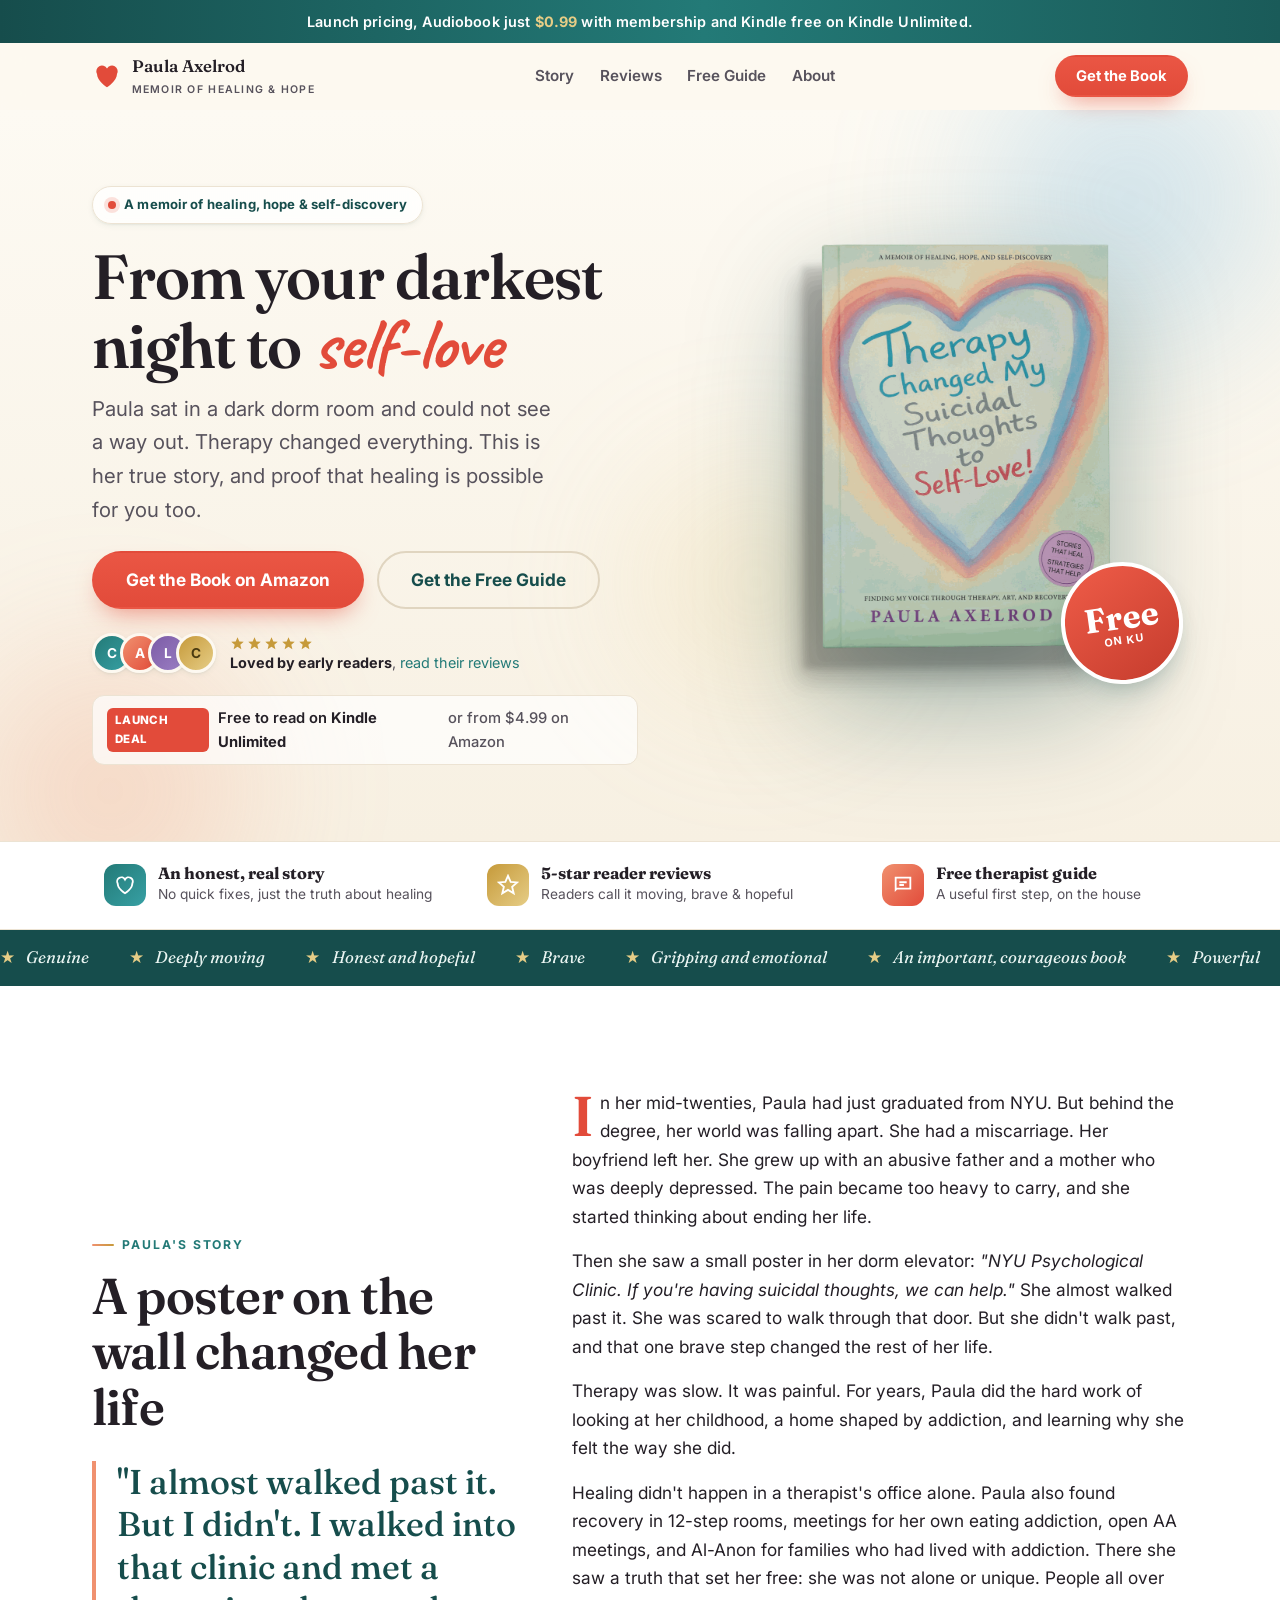
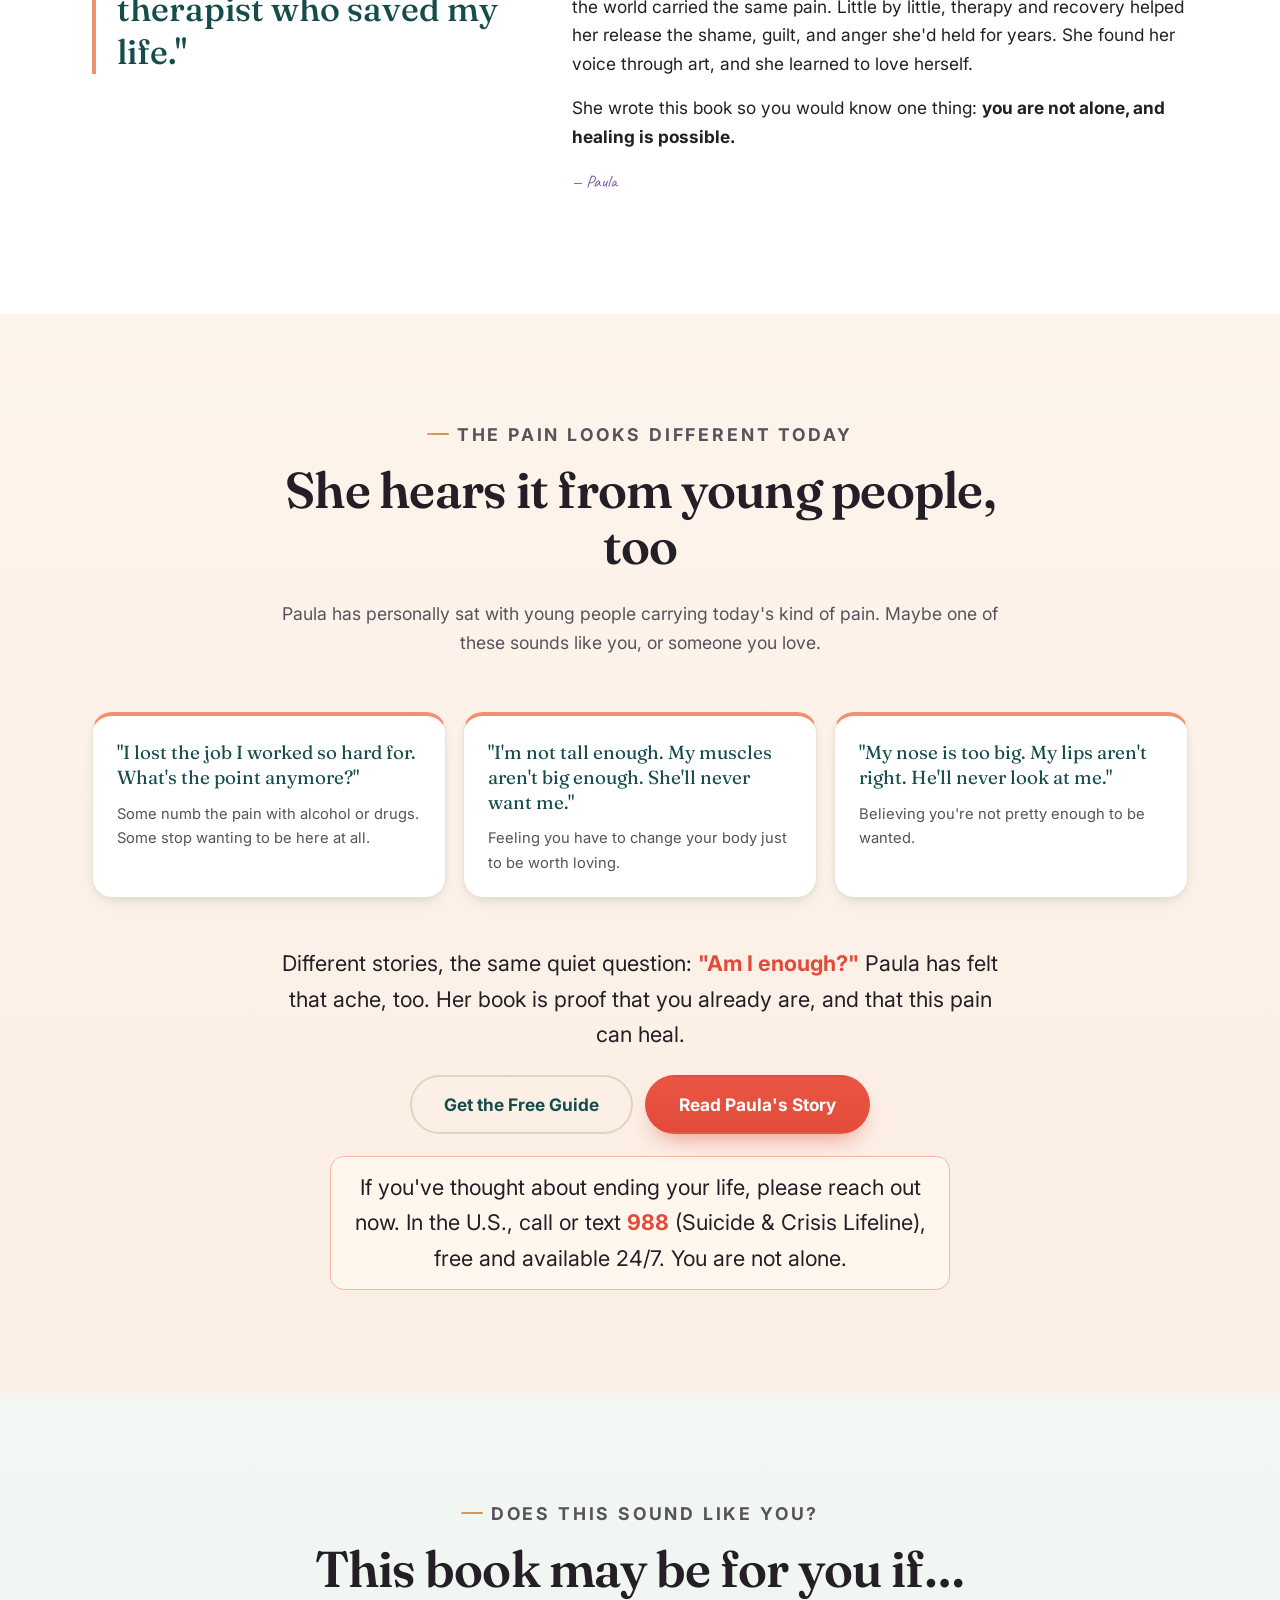
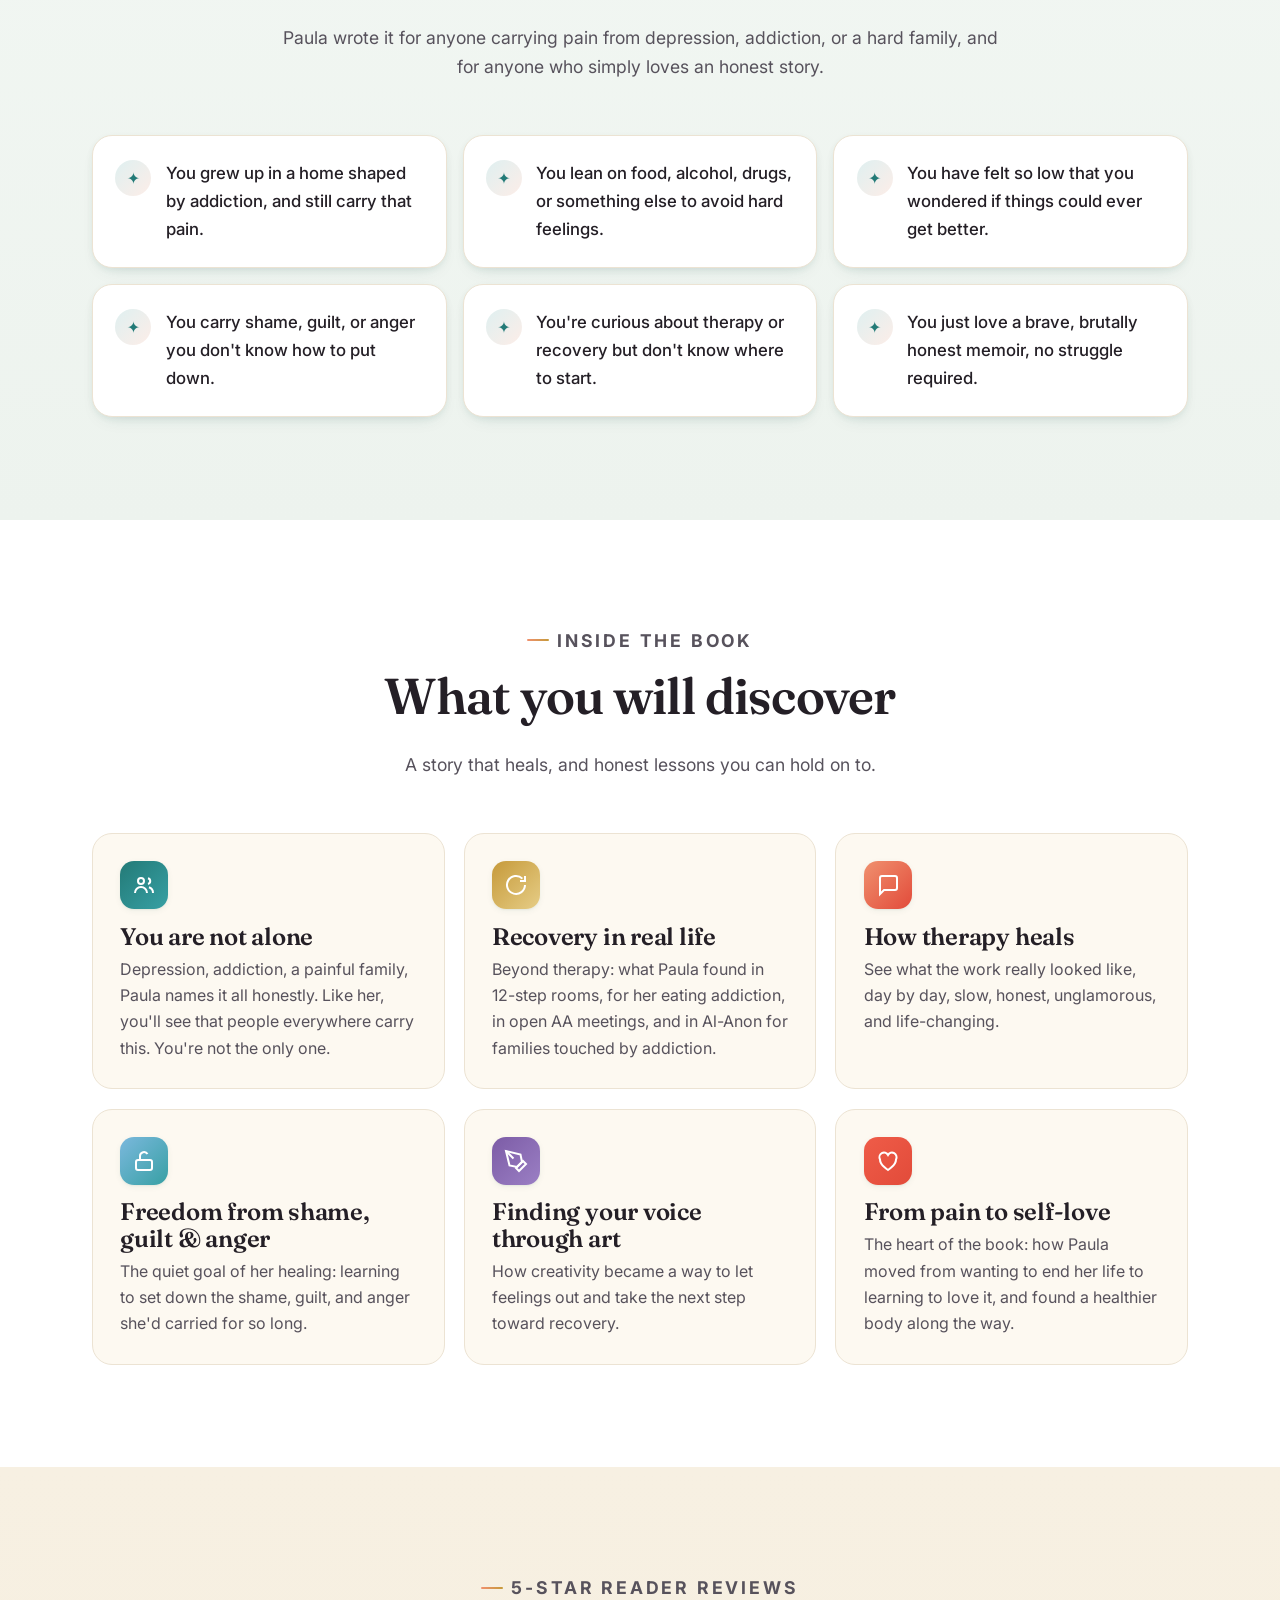
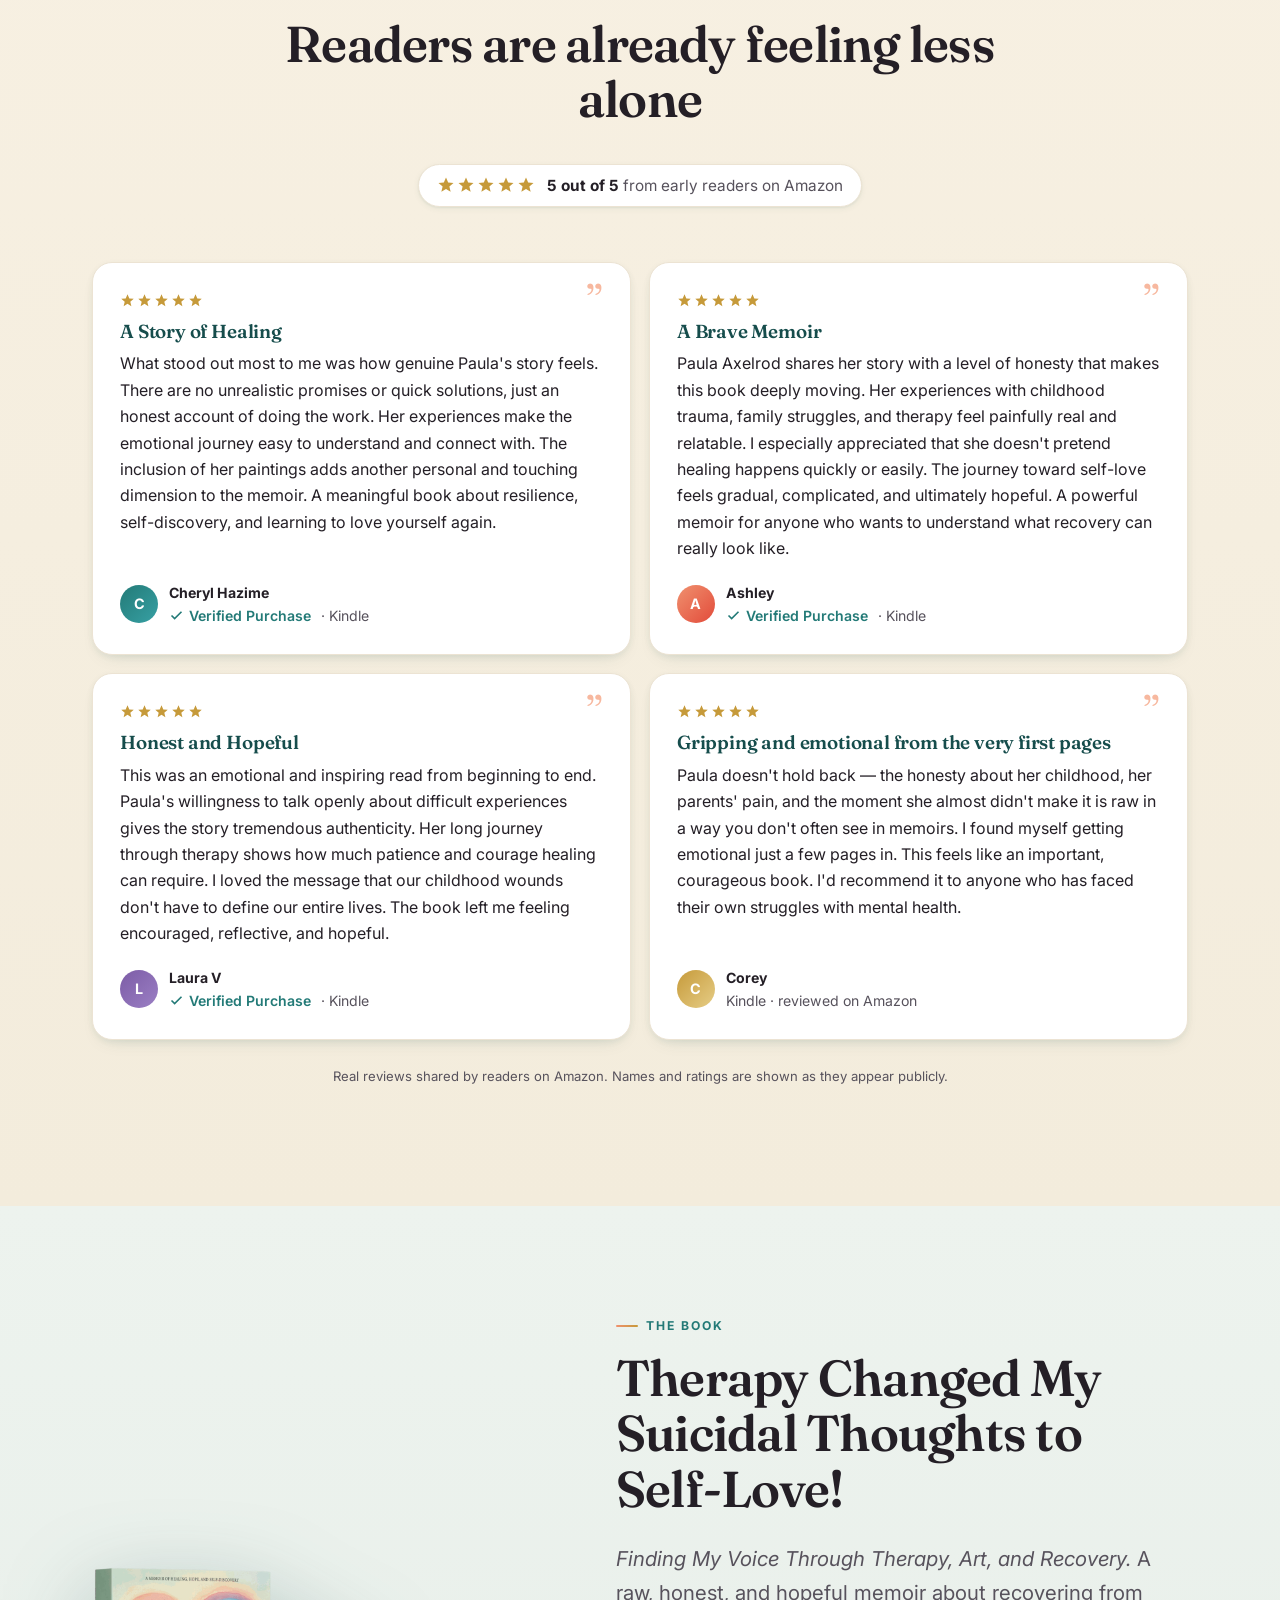
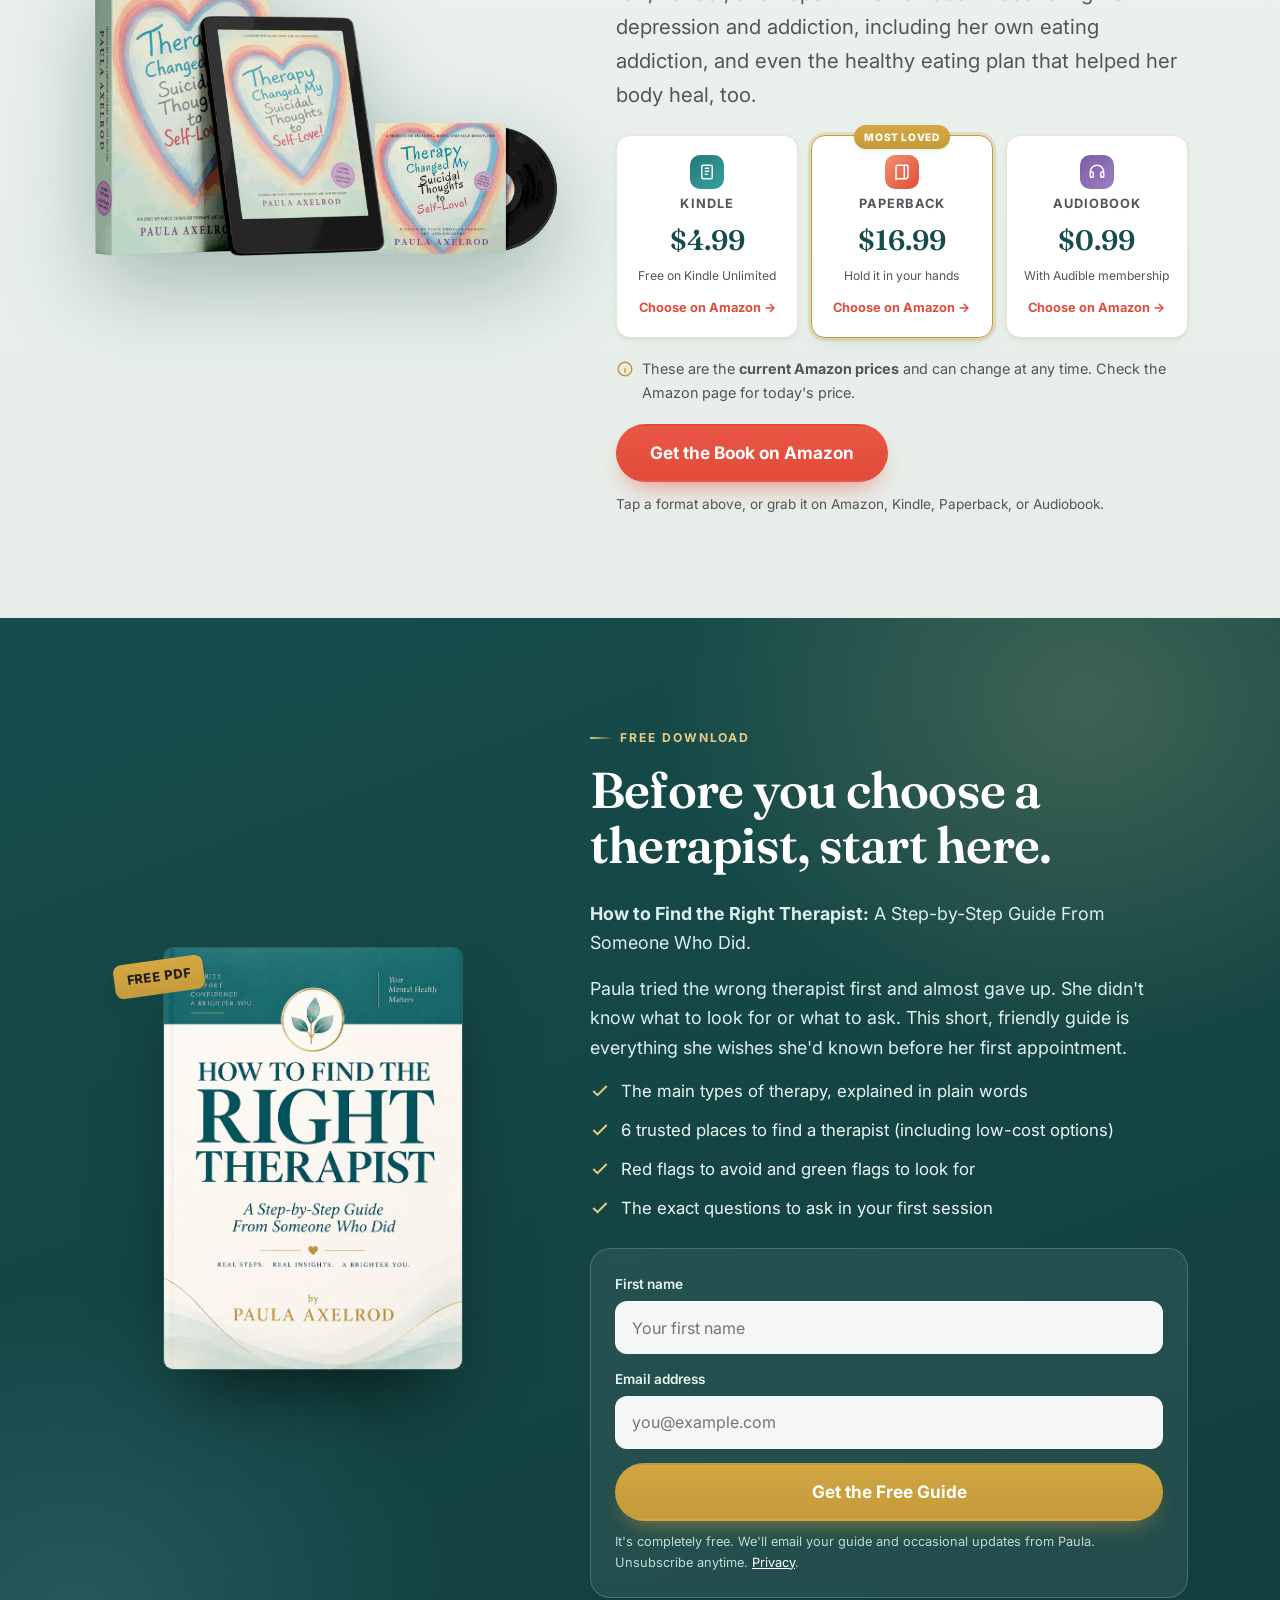
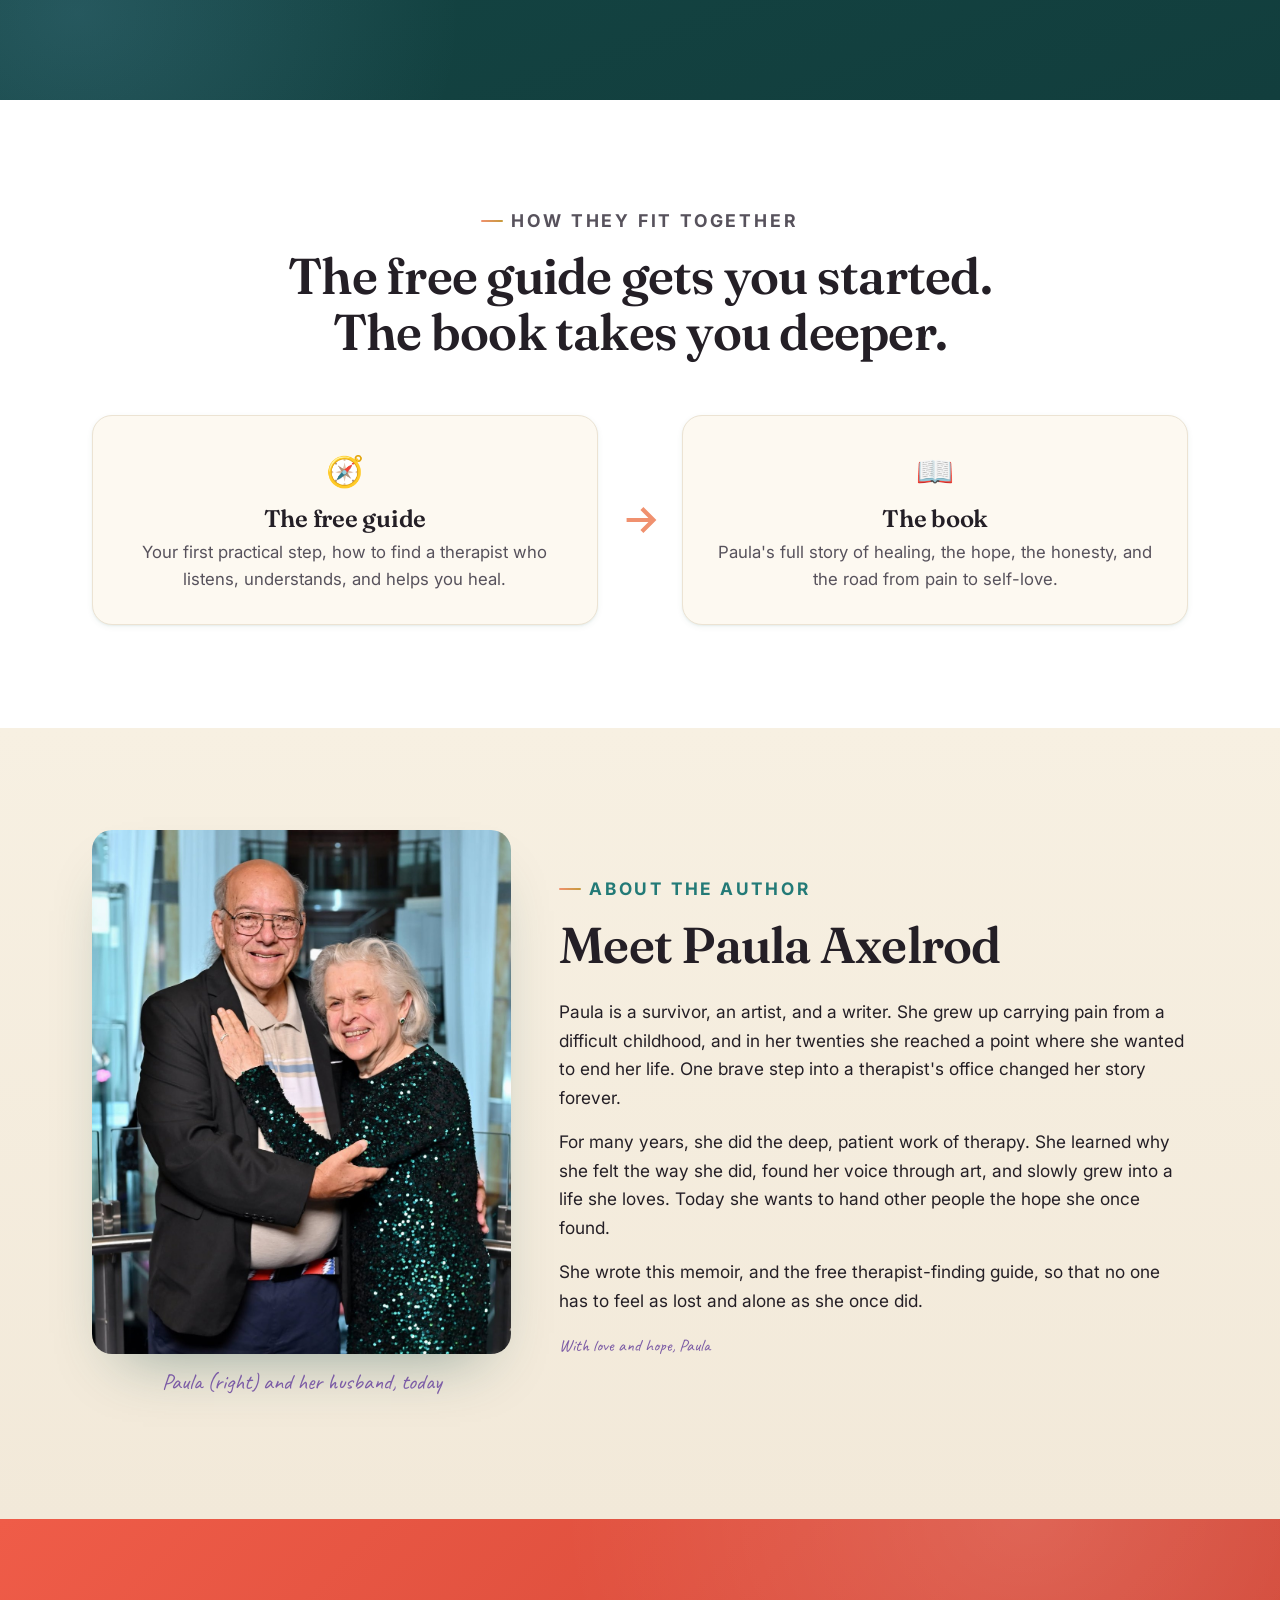
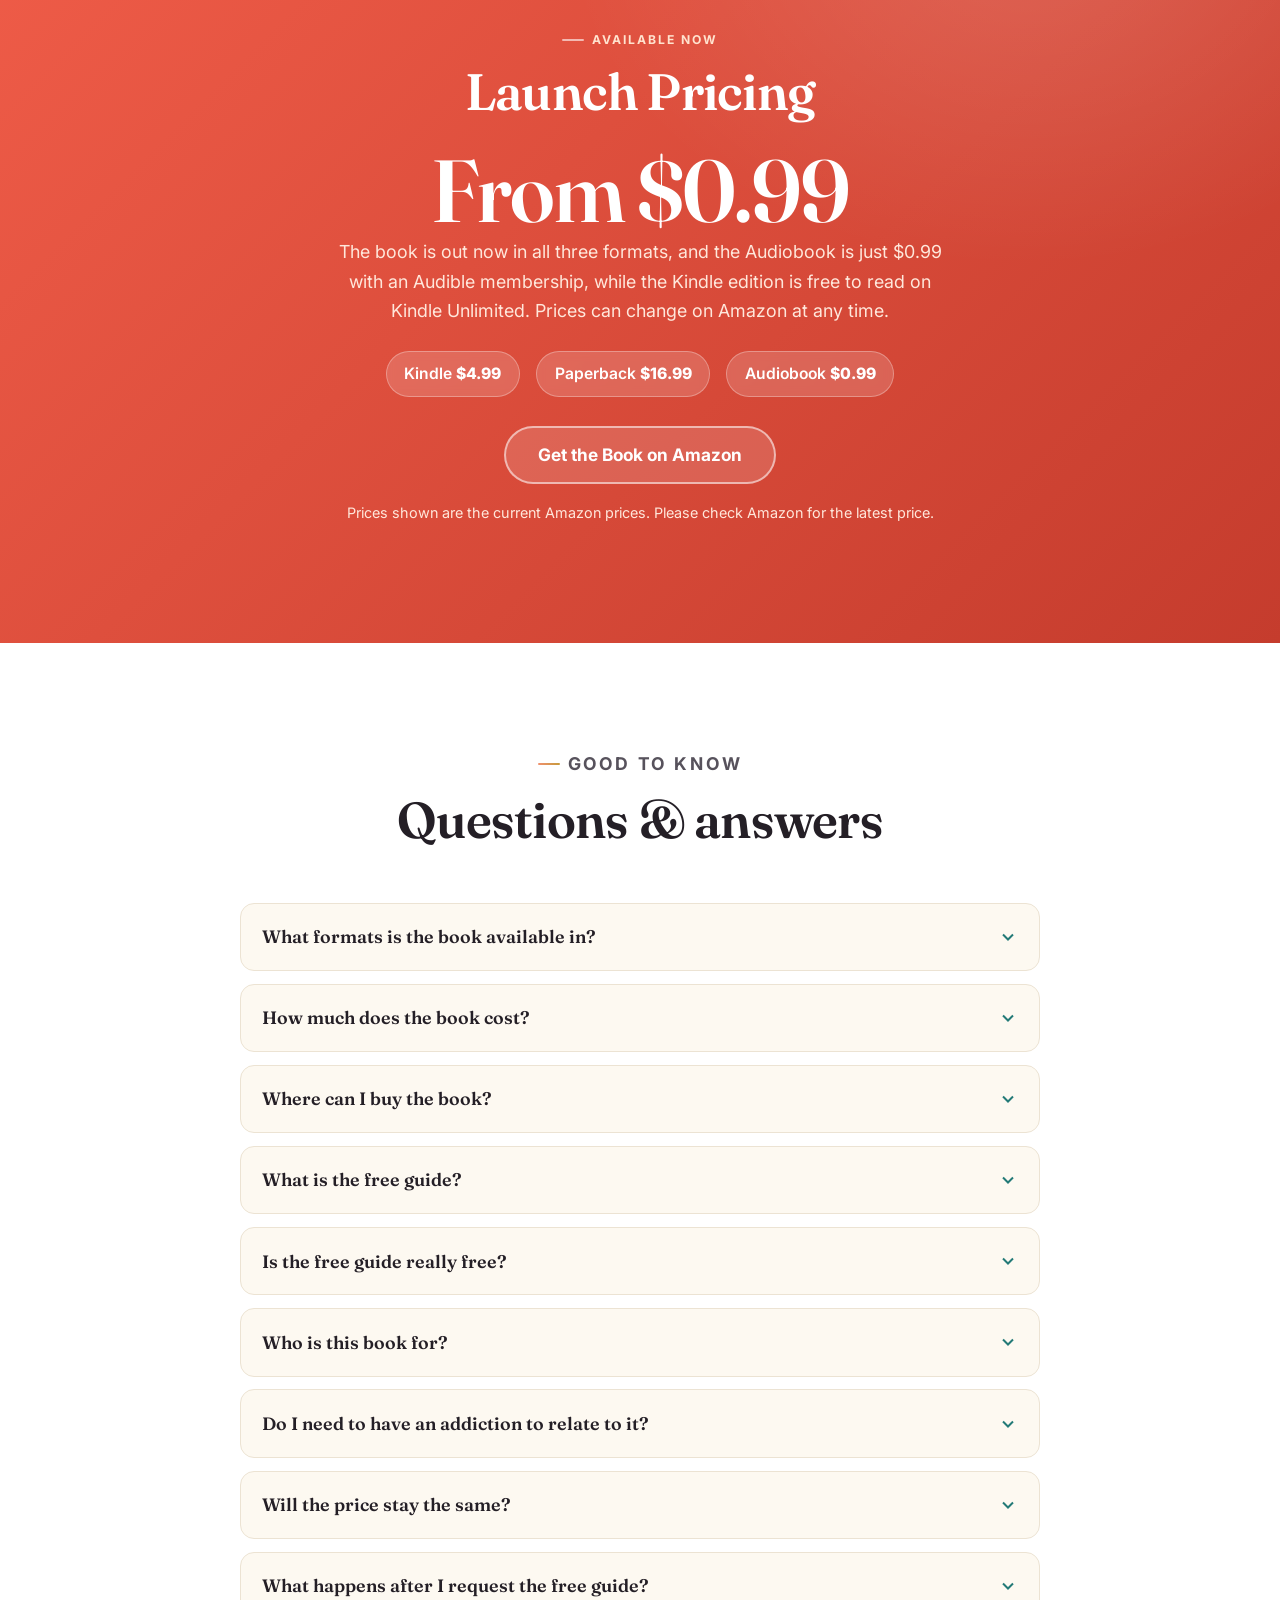
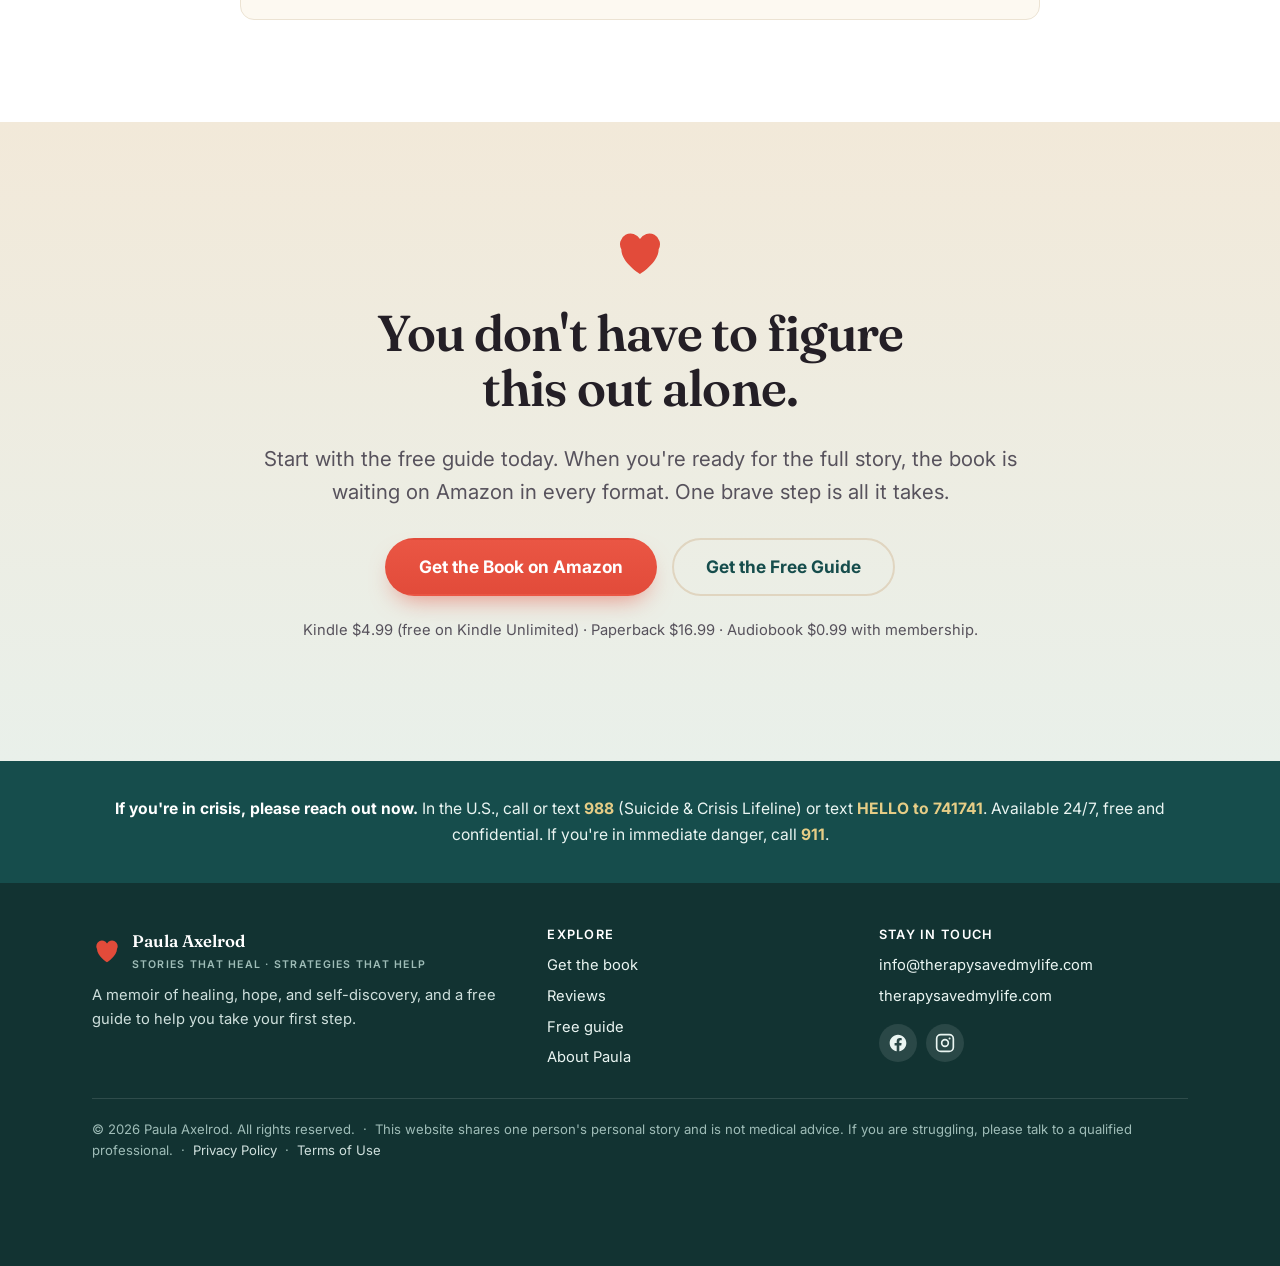
==== commit fbfc68f9: "Add files via upload" ====
--- a/index.html
+++ b/index.html
@@ -28,7 +28,7 @@
 <link rel="preconnect" href="https://fonts.gstatic.com" crossorigin />
 <link href="https://fonts.googleapis.com/css2?family=Fraunces:opsz,wght@9..144,400;9..144,500;9..144,600;9..144,700&family=Inter:wght@400;500;600;700&family=Caveat:wght@600;700&display=swap" rel="stylesheet" />
 
-<link rel="stylesheet" href="styles.css?v=19" />
+<link rel="stylesheet" href="styles.css?v=21" />
 
 <!-- Structured data -->
 <script type="application/ld+json">
@@ -37,7 +37,14 @@
   "@type": "Book",
   "name": "Therapy Changed My Suicidal Thoughts to Self-Love!",
   "bookFormat": ["EBook", "Paperback", "AudiobookFormat"],
-  "author": { "@type": "Person", "name": "Paula Axelrod" },
+  "author": {
+    "@type": "Person",
+    "name": "Paula Axelrod",
+    "sameAs": [
+      "https://www.facebook.com/therapysavedmylife",
+      "https://www.instagram.com/paula.axelrod/"
+    ]
+  },
   "about": "A memoir of recovery from depression and addiction — through therapy, 12-step support, art, and self-love.",
   "inLanguage": "en",
   "aggregateRating": {
@@ -530,17 +537,10 @@
           <input type="text" name="email_address_check" value="" tabindex="-1" autocomplete="off" aria-hidden="true" style="position:absolute;left:-9999px;width:1px;height:1px;opacity:0" />
           <input type="hidden" name="locale" value="en" />
           <button type="submit" class="btn btn-gold btn-lg btn-block">Get the Free Guide</button>
-          <p class="fineprint">It's completely free. We'll email your guide and occasional updates from Paula. Unsubscribe anytime. <a href="privacy.html">Privacy</a>.</p>
+          <p class="fineprint">It's completely free. We'll email your guide and occasional updates from Paula. Unsubscribe anytime. <a href="/privacy">Privacy</a>.</p>
         </form>
-        <!-- Hidden target keeps the visitor on this page after submit -->
+        <!-- Hidden target receives the Brevo POST; the visitor is then sent to /thank-you -->
         <iframe name="brevo_target" title="Brevo signup" style="display:none" aria-hidden="true"></iframe>
-
-        <!-- Success message (shown after submit) -->
-        <div class="form-success" id="form-success" role="status" aria-live="polite">
-          <div class="checkwrap"><svg width="26" height="26" viewBox="0 0 24 24" fill="none" stroke="currentColor" stroke-width="3"><path d="M20 6 9 17l-5-5"/></svg></div>
-          <h3>Check your inbox 💛</h3>
-          <p>Your free guide is on its way. If you don't see it in a few minutes, please check your spam or promotions folder.</p>
-        </div>
       </div>
     </div>
   </div>
@@ -714,10 +714,18 @@
           <li><a href="mailto:info@therapysavedmylife.com">info@therapysavedmylife.com</a></li>
           <li><a href="https://therapysavedmylife.com">therapysavedmylife.com</a></li>
         </ul>
+        <div class="social" aria-label="Paula Axelrod on social media">
+          <a href="https://www.facebook.com/therapysavedmylife" target="_blank" rel="noopener" aria-label="Follow Paula on Facebook">
+            <svg width="20" height="20" viewBox="0 0 24 24" fill="currentColor" aria-hidden="true"><path d="M22 12.06C22 6.5 17.52 2 12 2S2 6.5 2 12.06c0 5.02 3.66 9.18 8.44 9.94v-7.03H7.9v-2.91h2.54V9.85c0-2.51 1.49-3.9 3.78-3.9 1.09 0 2.24.2 2.24.2v2.46h-1.26c-1.24 0-1.63.78-1.63 1.57v1.88h2.78l-.44 2.91h-2.34V22c4.78-.76 8.44-4.92 8.44-9.94Z"/></svg>
+          </a>
+          <a href="https://www.instagram.com/paula.axelrod/" target="_blank" rel="noopener" aria-label="Follow Paula on Instagram">
+            <svg width="20" height="20" viewBox="0 0 24 24" fill="none" stroke="currentColor" stroke-width="2" stroke-linecap="round" stroke-linejoin="round" aria-hidden="true"><rect x="2" y="2" width="20" height="20" rx="5"/><circle cx="12" cy="12" r="4"/><circle cx="17.5" cy="6.5" r="1.2" fill="currentColor" stroke="none"/></svg>
+          </a>
+        </div>
       </div>
     </div>
     <div class="legal">
-      <p>&copy; <span id="year"></span> Paula Axelrod. All rights reserved. &nbsp;·&nbsp; This website shares one person's personal story and is not medical advice. If you are struggling, please talk to a qualified professional. &nbsp;·&nbsp; <a href="privacy.html">Privacy Policy</a> &nbsp;·&nbsp; <a href="terms.html">Terms of Use</a></p>
+      <p>&copy; <span id="year"></span> Paula Axelrod. All rights reserved. &nbsp;·&nbsp; This website shares one person's personal story and is not medical advice. If you are struggling, please talk to a qualified professional. &nbsp;·&nbsp; <a href="/privacy">Privacy Policy</a> &nbsp;·&nbsp; <a href="/terms">Terms of Use</a></p>
     </div>
   </div>
 </footer>
@@ -760,21 +768,15 @@
           <input type="text" name="email_address_check" value="" tabindex="-1" autocomplete="off" aria-hidden="true" style="position:absolute;left:-9999px;width:1px;height:1px;opacity:0" />
           <input type="hidden" name="locale" value="en" />
           <button type="submit" class="btn btn-gold btn-lg btn-block">Send Me the Free Guide</button>
-          <p class="fineprint">It's completely free. Unsubscribe anytime. <a href="privacy.html">Privacy</a>.</p>
+          <p class="fineprint">It's completely free. Unsubscribe anytime. <a href="/privacy">Privacy</a>.</p>
         </form>
 
-        <div class="form-success" id="exit-success" role="status" aria-live="polite">
-          <div class="checkwrap"><svg width="26" height="26" viewBox="0 0 24 24" fill="none" stroke="currentColor" stroke-width="3"><path d="M20 6 9 17l-5-5"/></svg></div>
-          <h3>Check your inbox 💛</h3>
-          <p>Your free guide is on its way. You can close this window.</p>
-        </div>
-
         <button type="button" class="modal__decline" data-close>No thanks, maybe later</button>
       </div>
     </div>
   </div>
 </div>
 
-<script src="script.js?v=19"></script>
+<script src="script.js?v=21"></script>
 </body>
 </html>
--- a/styles.css
+++ b/styles.css
@@ -537,14 +537,6 @@
 .optin .error.show { display: block; }
 .optin .fineprint { font-size: 0.8rem; color: #bfdcd7; margin: 0.6rem 0 0; }
 .optin .fineprint a { color: #fff; text-decoration: underline; }
-.form-success {
-  display: none; background: rgba(255,255,255,0.12); border: 1px solid var(--gold-soft);
-  border-radius: var(--radius); padding: 1.7rem; text-align: center;
-}
-.form-success.show { display: block; }
-.form-success h3 { color: #fff; }
-.form-success p { color: #eaf5f2; margin: 0; }
-.form-success .checkwrap { width: 56px; height: 56px; margin: 0 auto 0.8rem; border-radius: 50%; background: linear-gradient(180deg, #d4a944, var(--gold)); display: grid; place-content: center; color: #fff; }
 
 /* ---------- Bridge ---------- */
 .bridge { background: var(--paper); }
@@ -633,6 +625,12 @@
 .footer .brand small { color: #9fbdb8; }
 .footer h4 { color: #fff; font-family: var(--sans); font-size: 0.8rem; letter-spacing: 0.1em; text-transform: uppercase; margin: 0 0 0.7rem; }
 .footer ul { list-style: none; margin: 0; padding: 0; display: grid; gap: 0.4rem; }
+.footer .social { display: flex; gap: 0.6rem; margin-top: 1rem; }
+.footer .social a {
+  width: 38px; height: 38px; border-radius: 50%; display: grid; place-items: center;
+  background: rgba(255,255,255,0.1); color: #eaf5f2; transition: background 0.18s ease, color 0.18s ease, transform 0.18s ease;
+}
+.footer .social a:hover { background: var(--coral, #e0503f); color: #fff; transform: translateY(-2px); }
 .footer .legal { margin-top: 1.8rem; padding-top: 1.2rem; border-top: 1px solid rgba(255,255,255,0.12); color: #9fbdb8; font-size: 0.82rem; }
 .footer .legal a { color: #cfe0dd; }
 
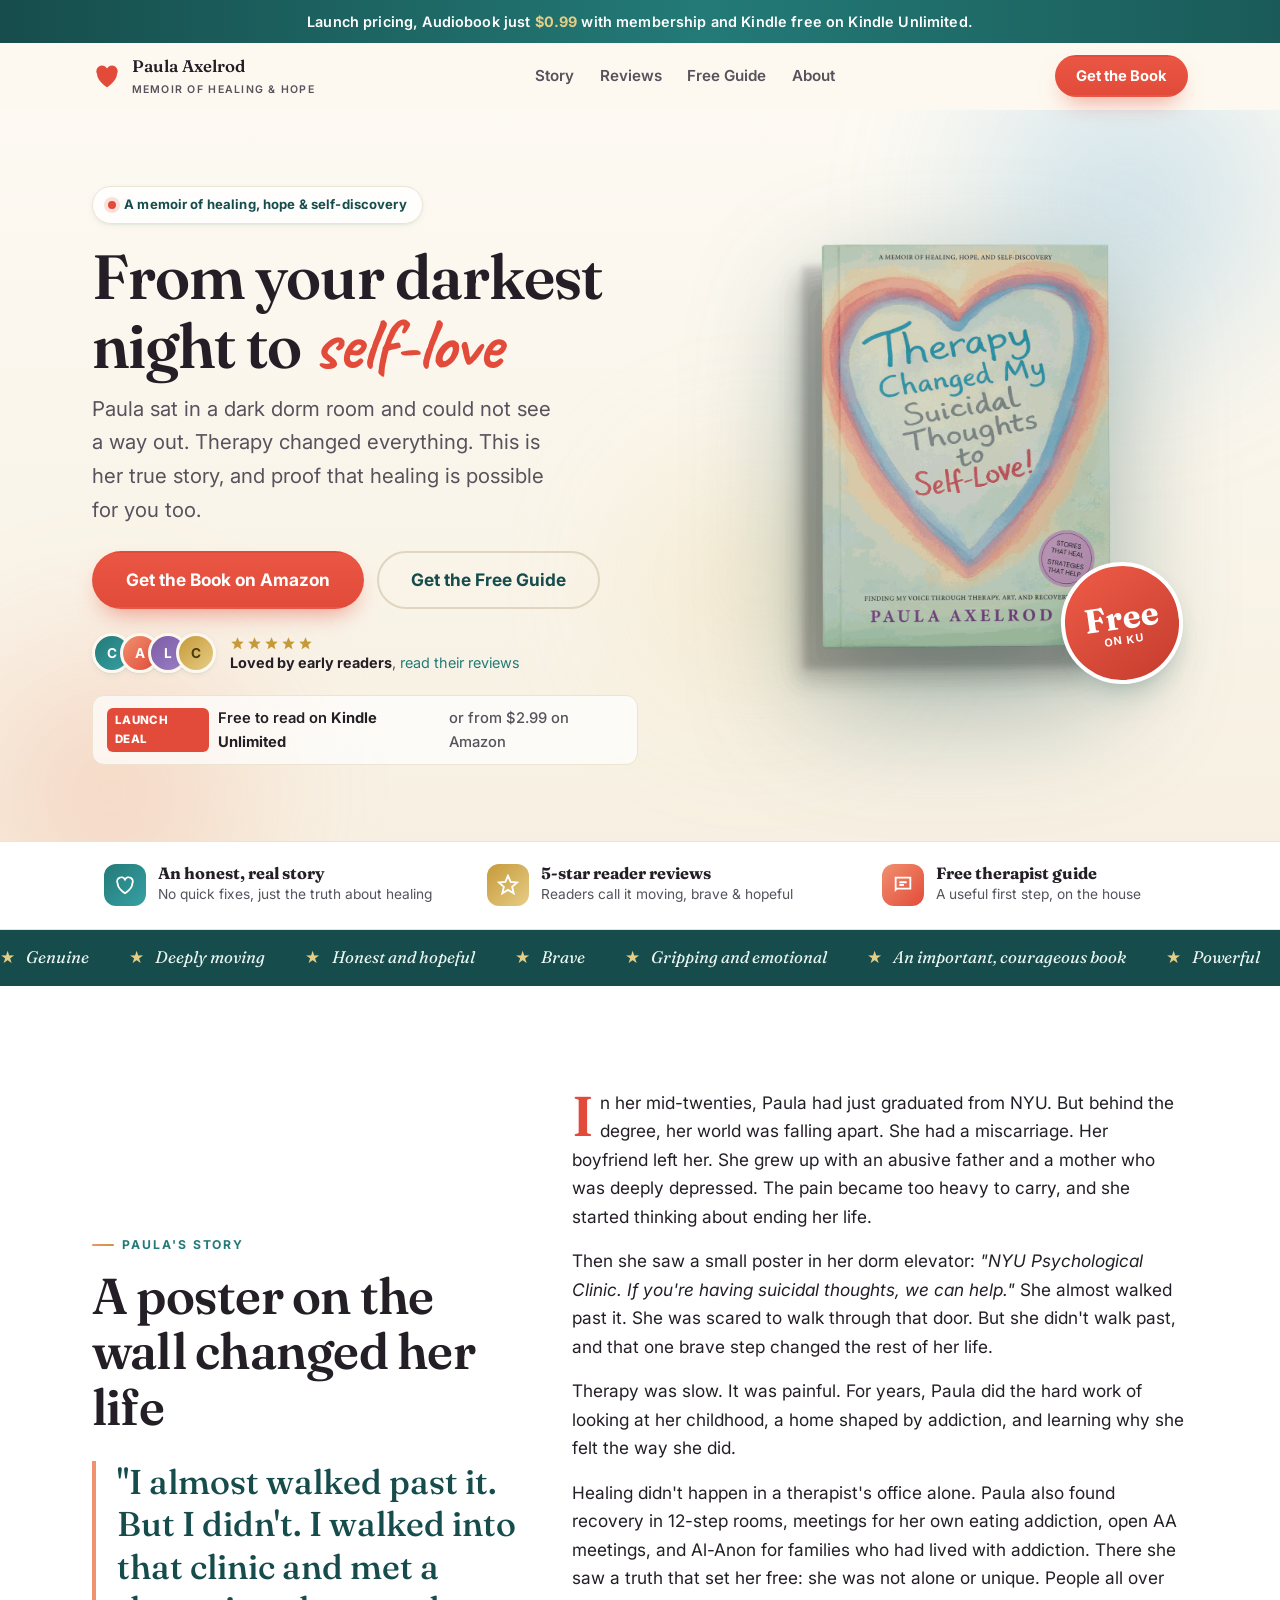
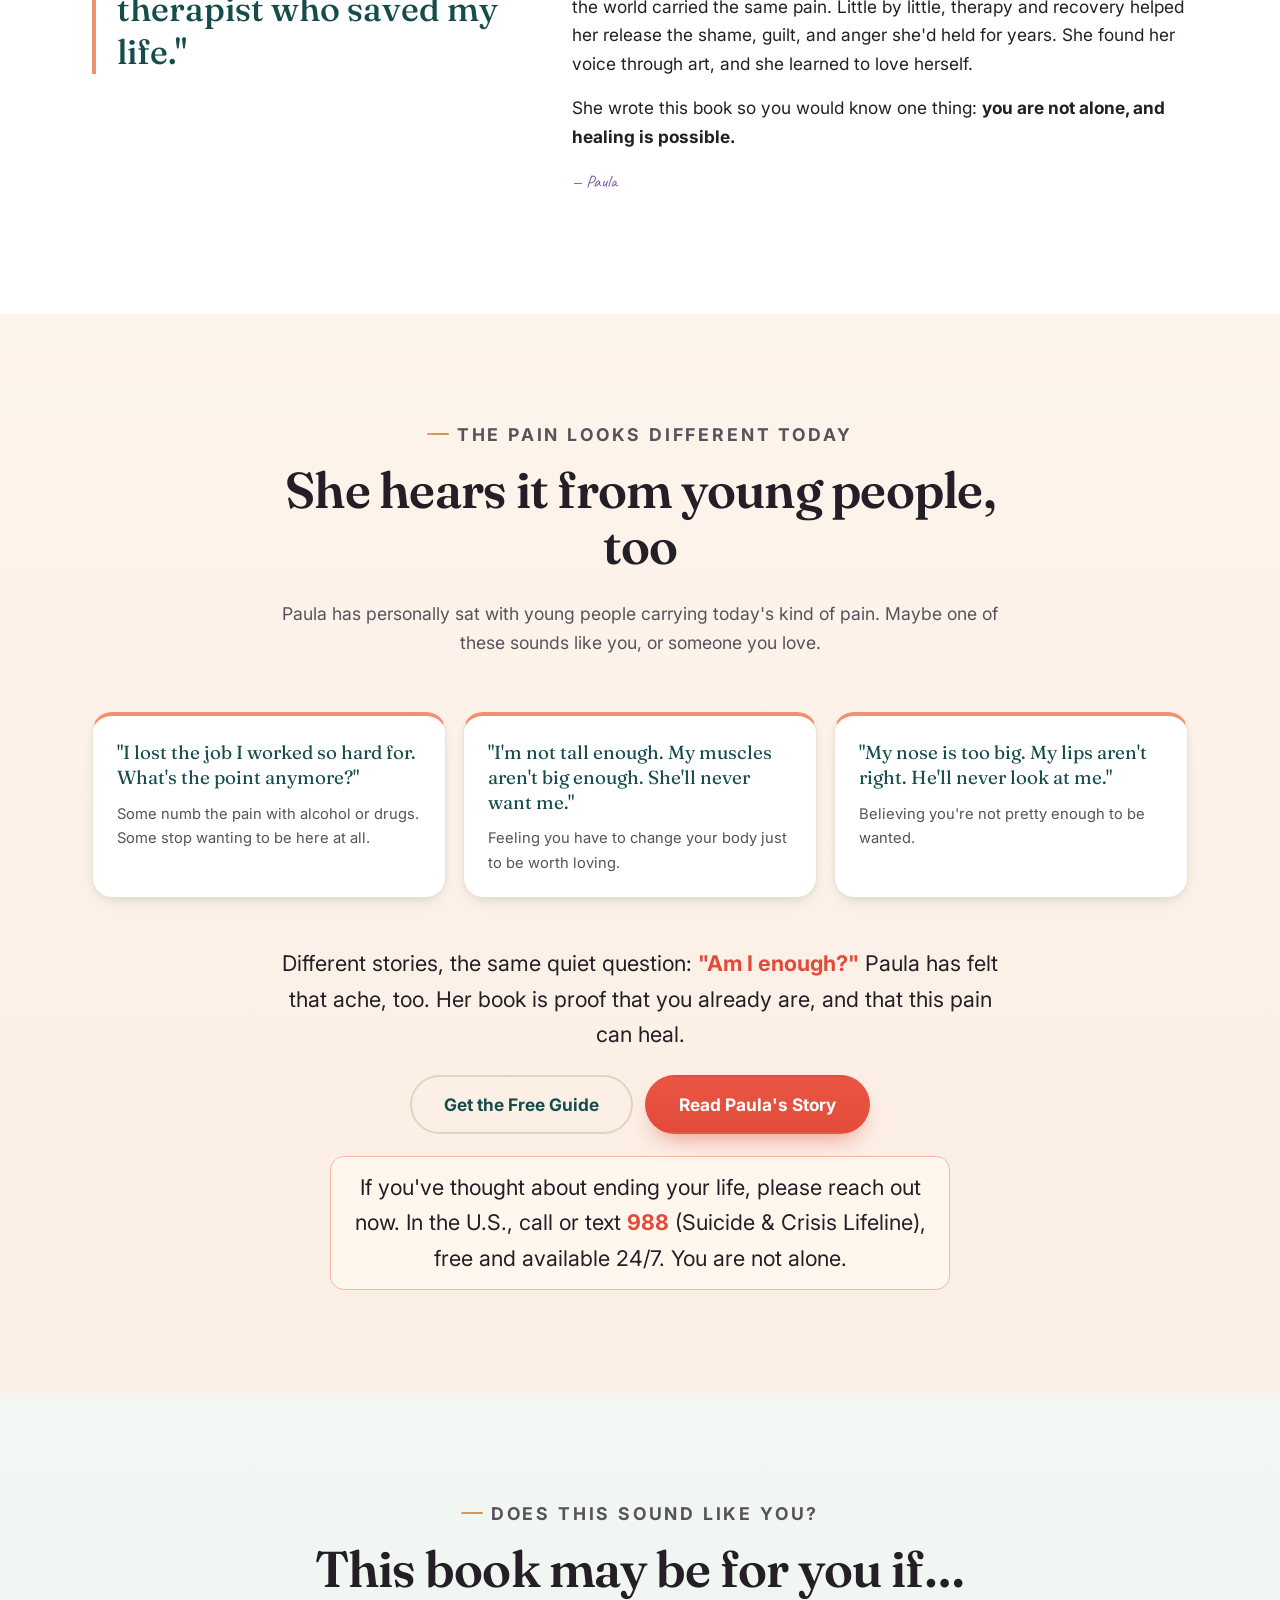
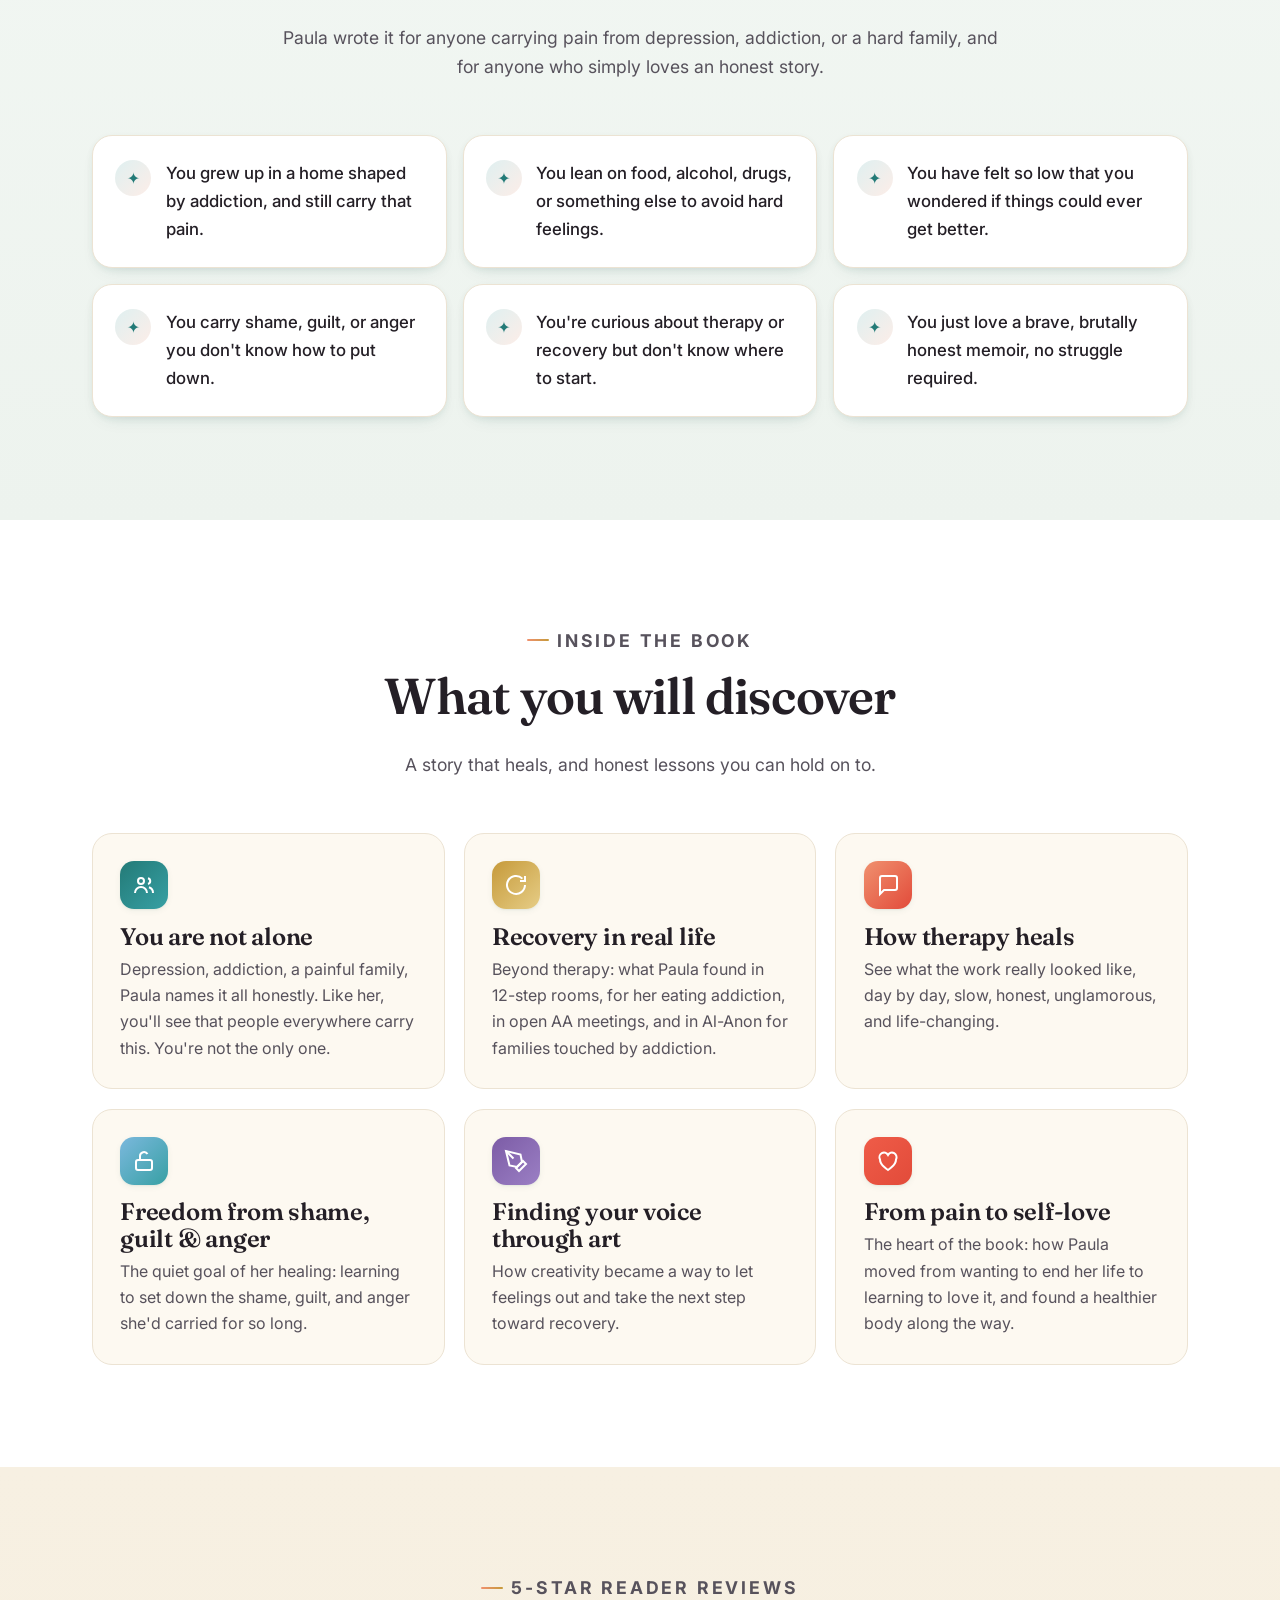
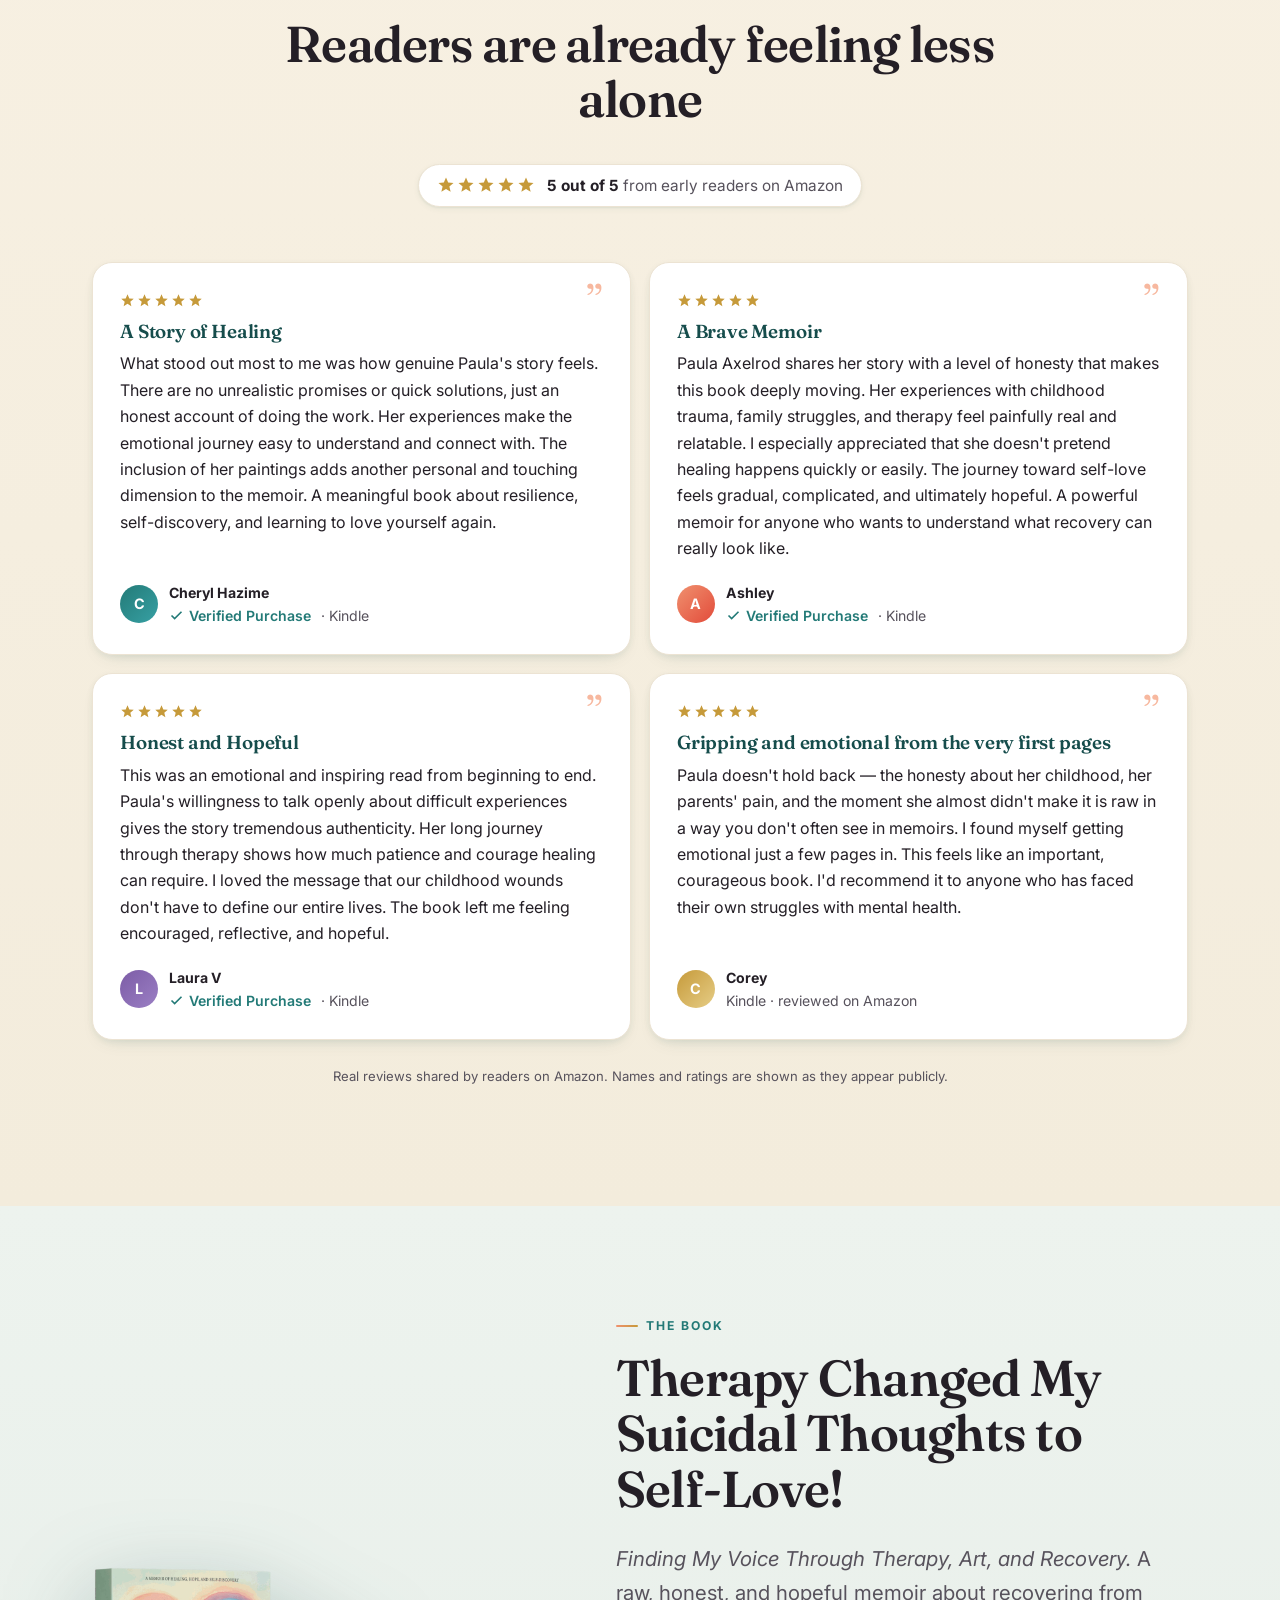
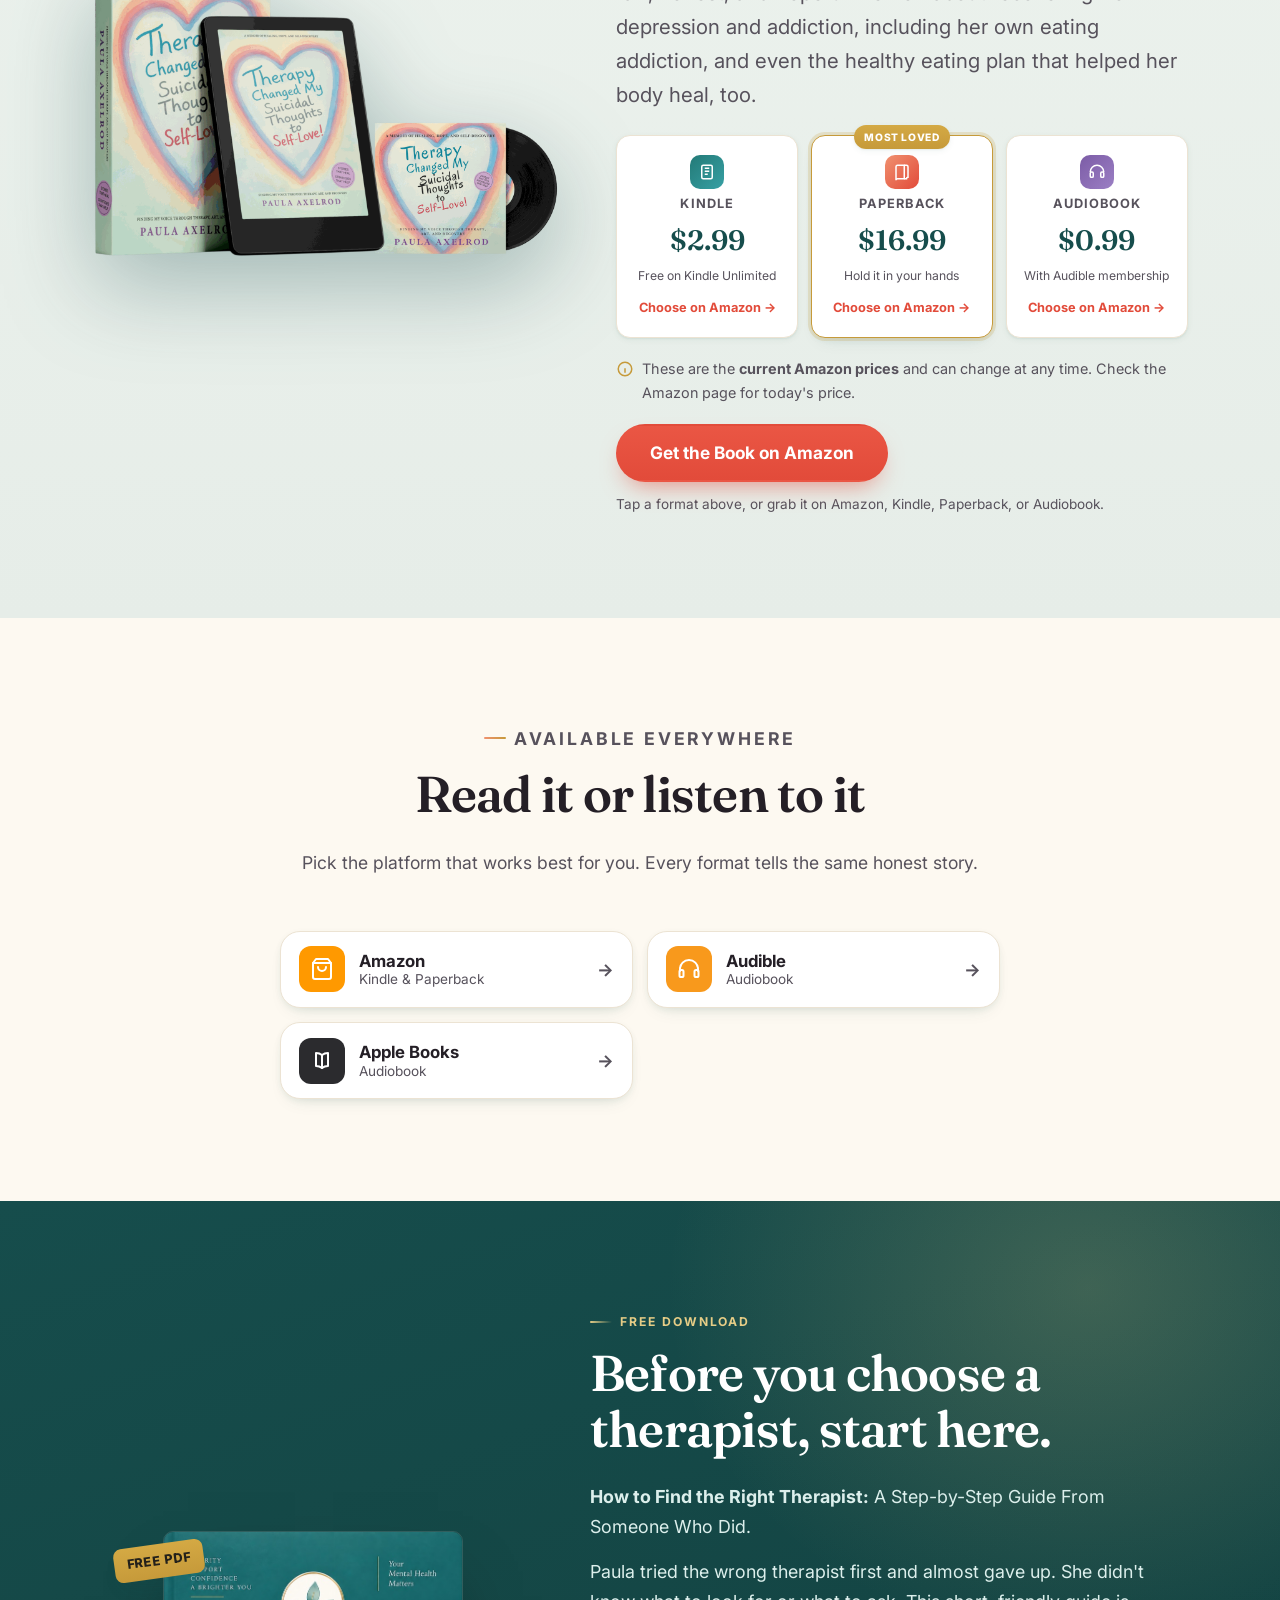
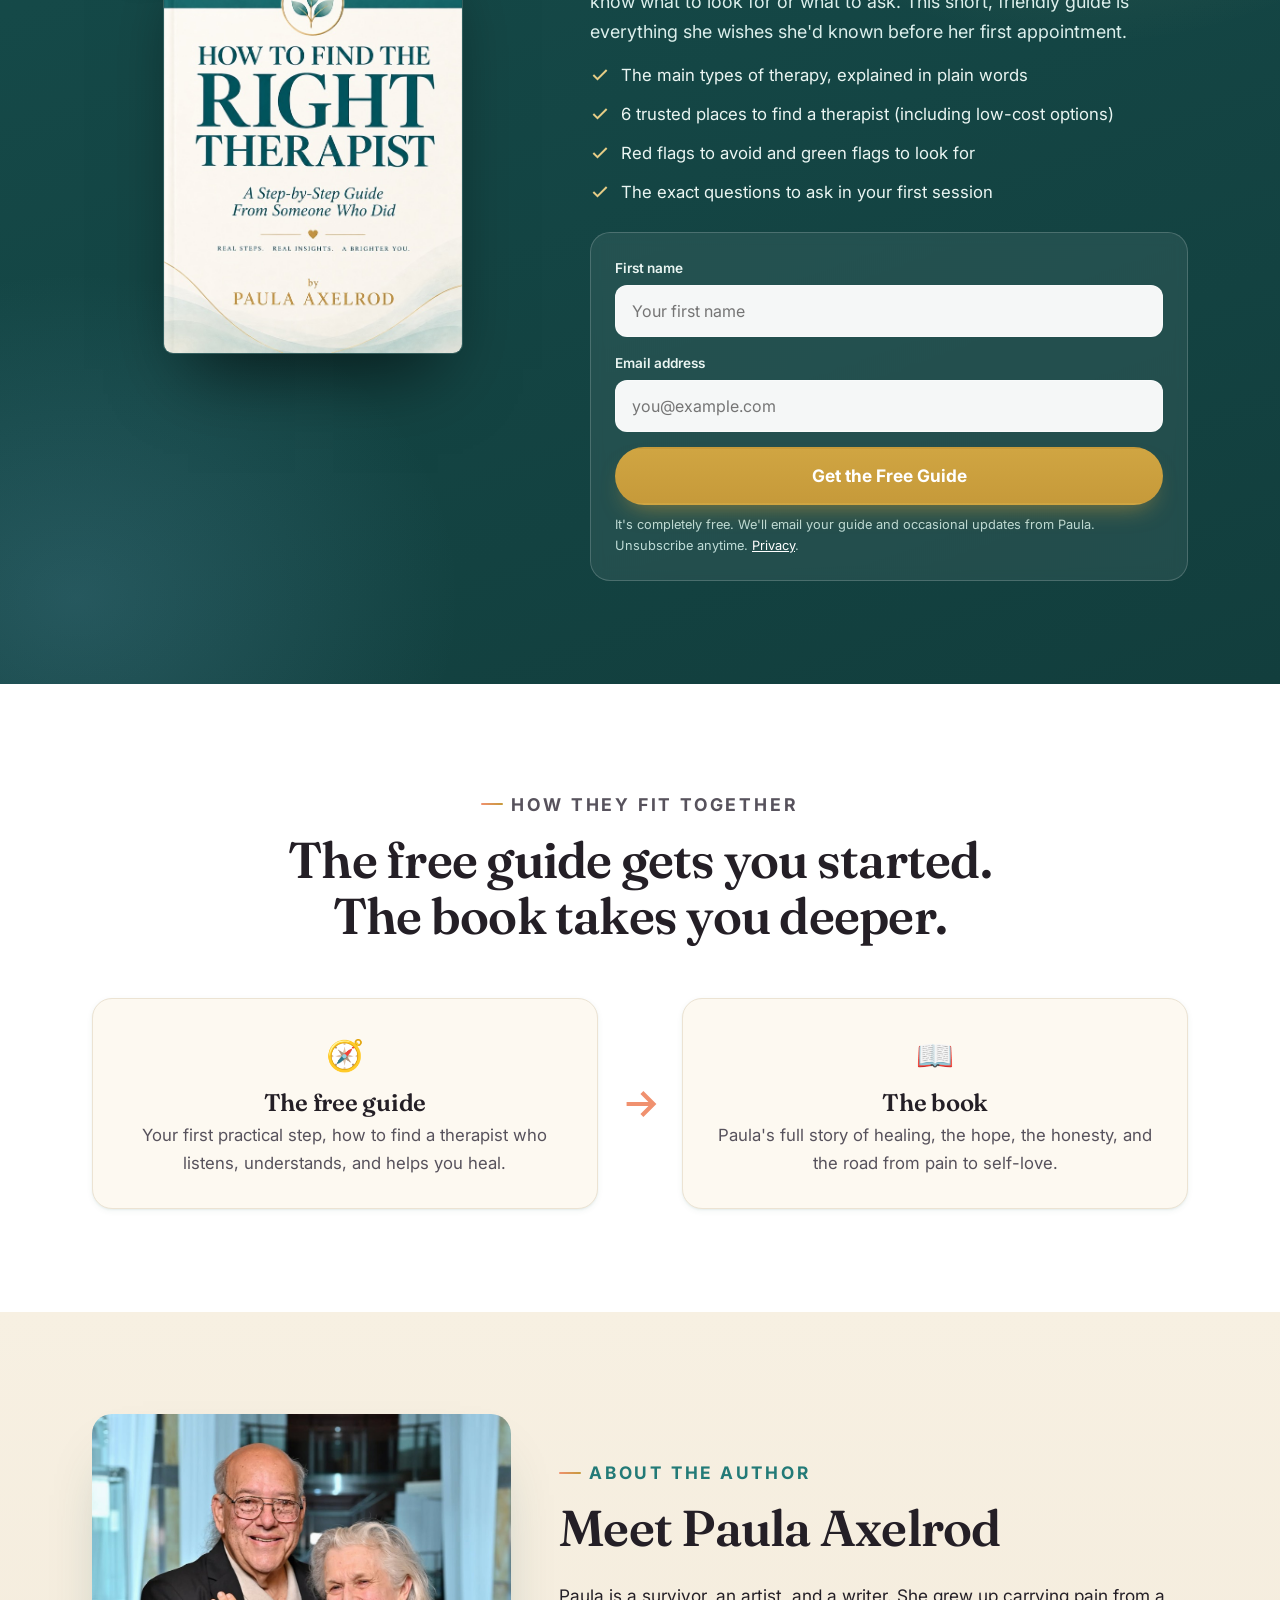
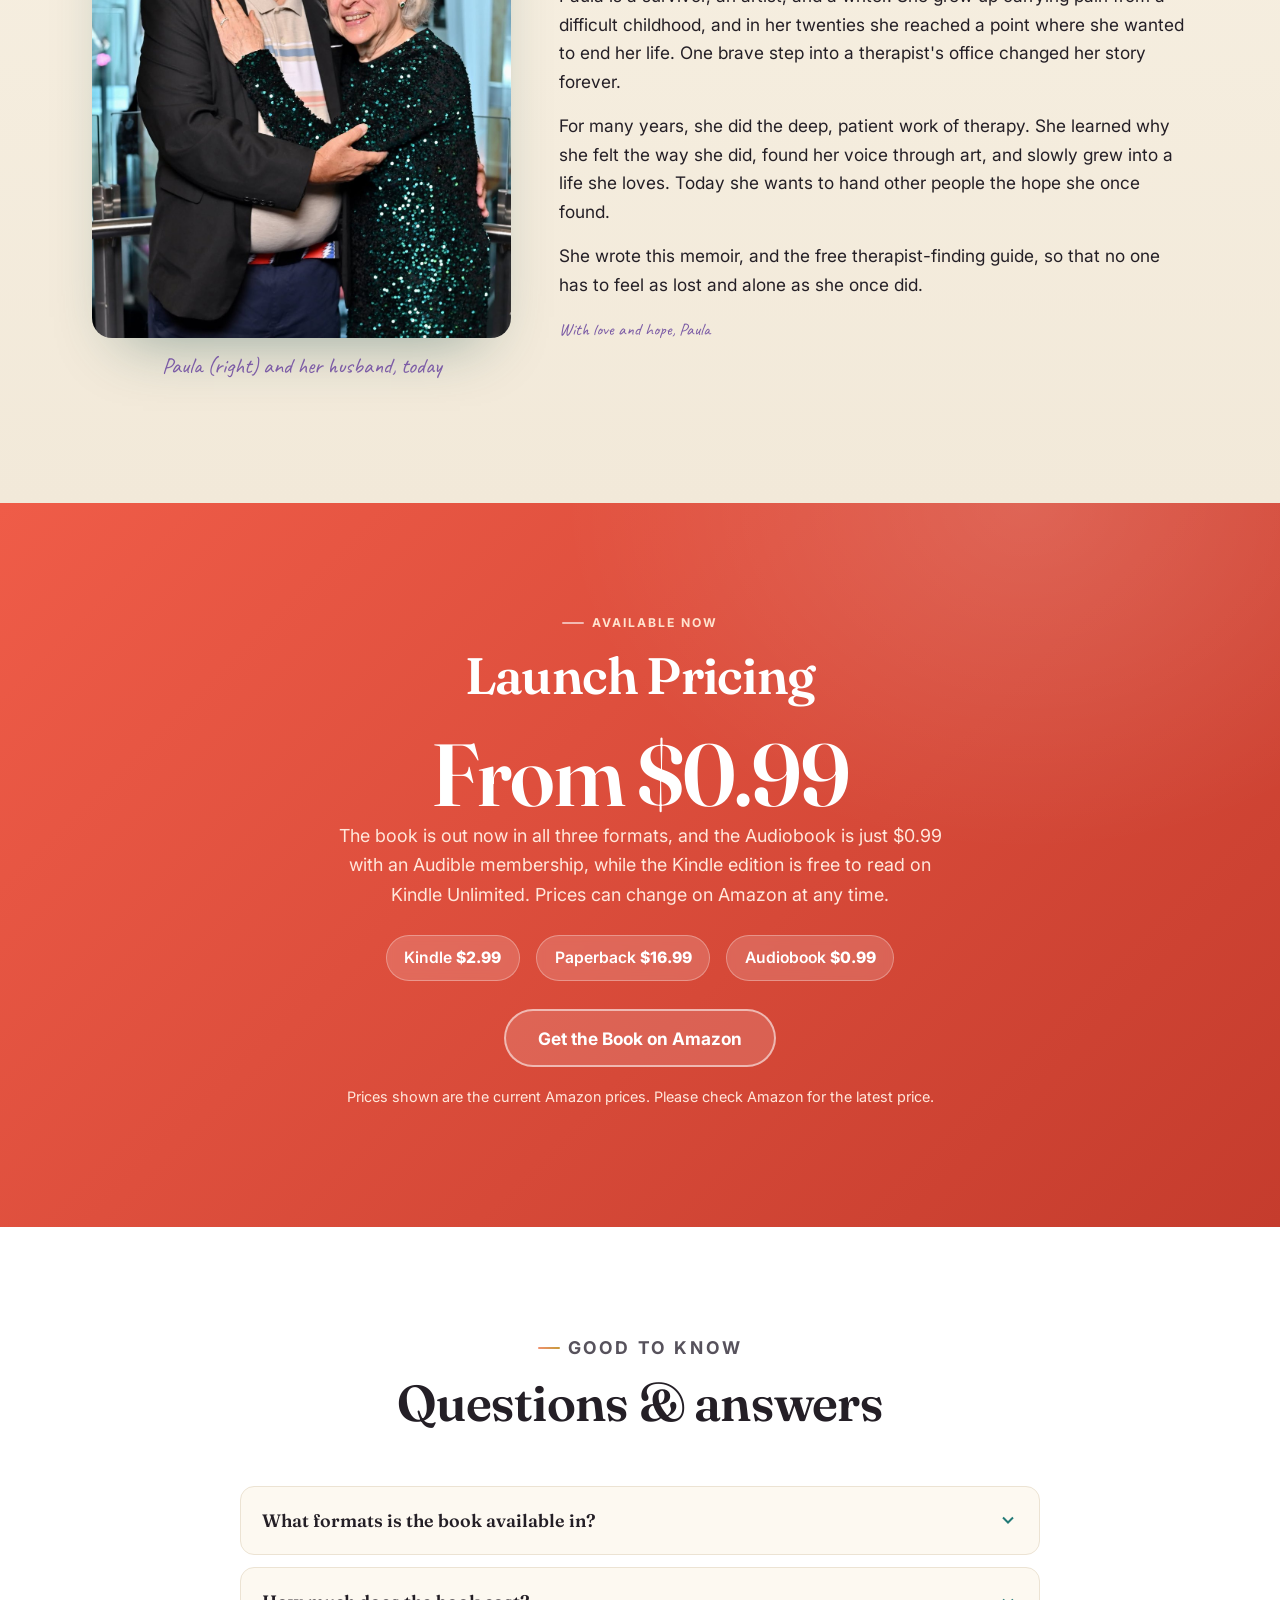
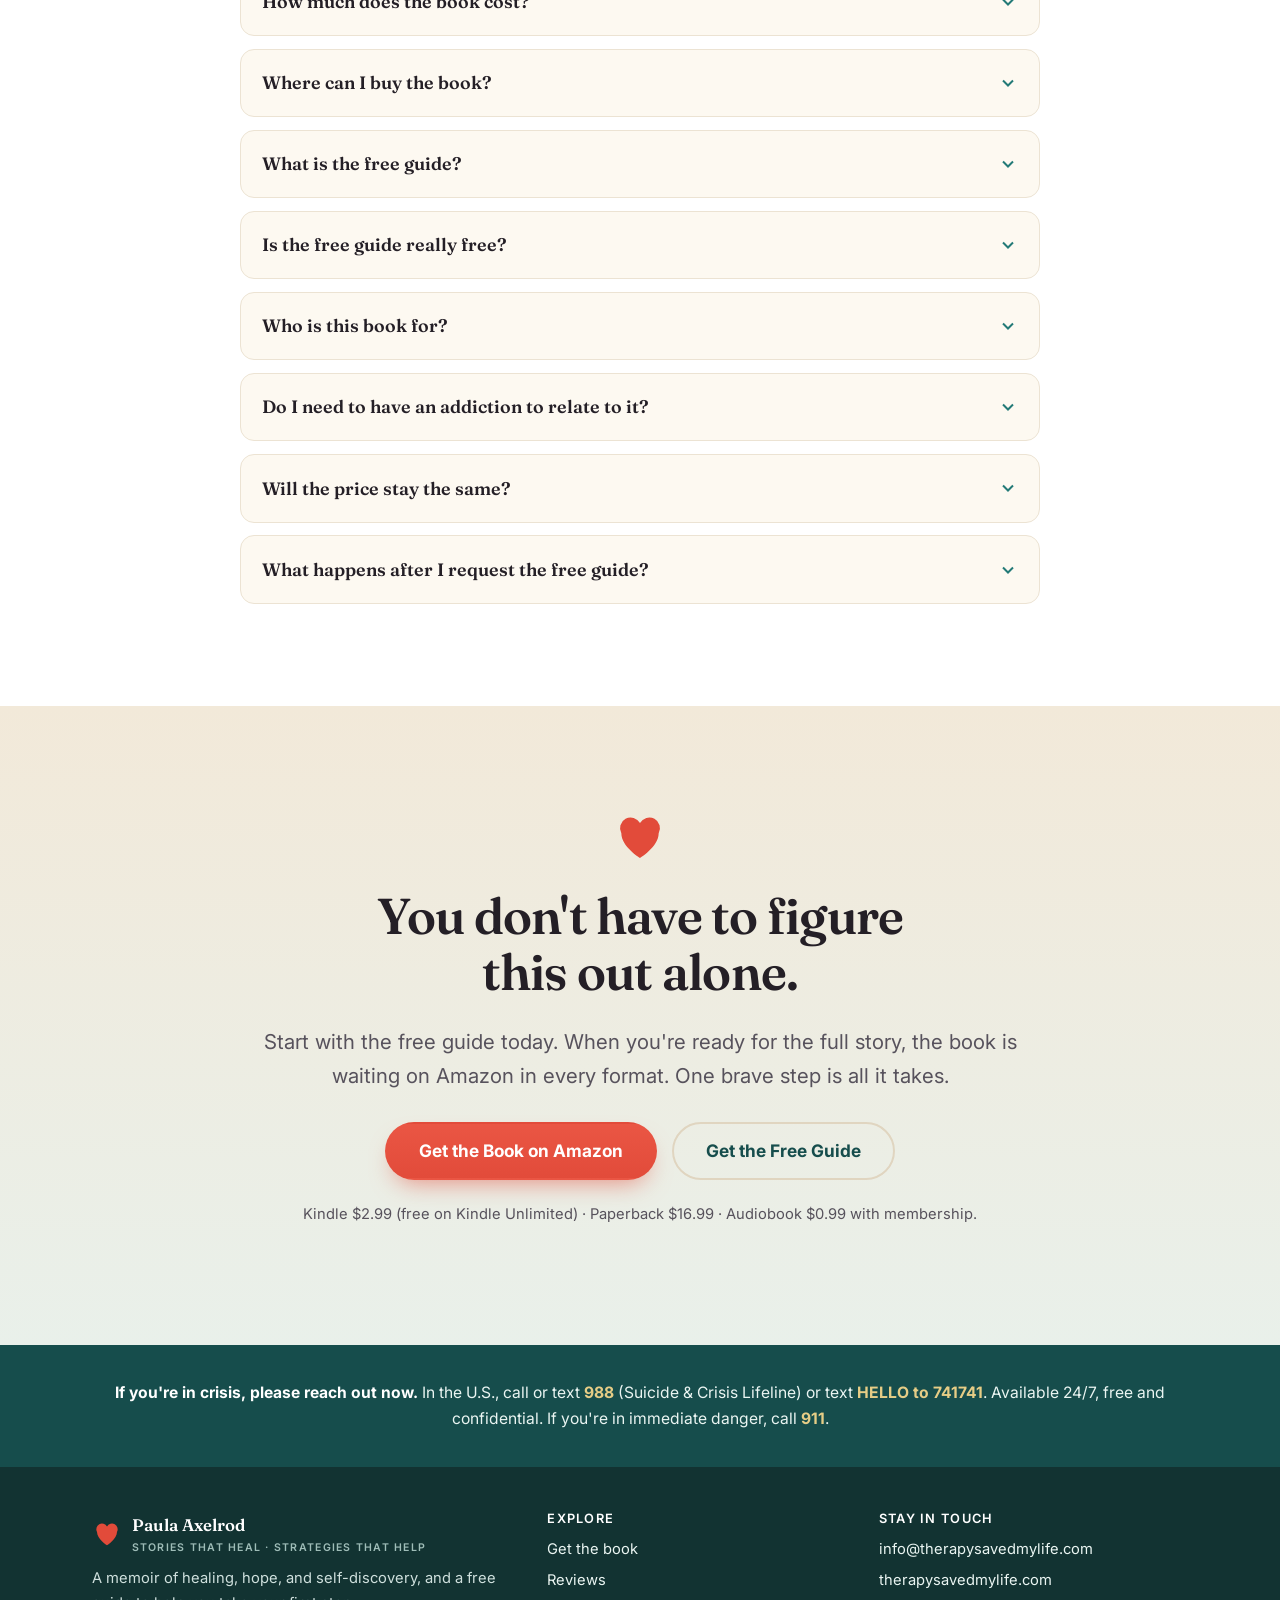
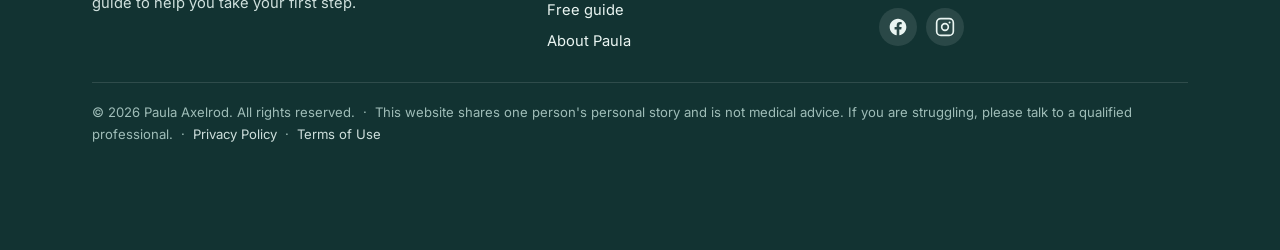
==== commit 78a7e18b: "Add files via upload" ====
--- a/index.html
+++ b/index.html
@@ -28,7 +28,7 @@
 <link rel="preconnect" href="https://fonts.gstatic.com" crossorigin />
 <link href="https://fonts.googleapis.com/css2?family=Fraunces:opsz,wght@9..144,400;9..144,500;9..144,600;9..144,700&family=Inter:wght@400;500;600;700&family=Caveat:wght@600;700&display=swap" rel="stylesheet" />
 
-<link rel="stylesheet" href="styles.css?v=21" />
+<link rel="stylesheet" href="styles.css?v=22" />
 
 <!-- Structured data -->
 <script type="application/ld+json">
@@ -171,7 +171,7 @@
       <div class="hero__pricehook">
         <span class="pill">Launch deal</span>
         <span>Free to read on <b>Kindle Unlimited</b></span>
-        <span class="from">or from $4.99 on Amazon</span>
+        <span class="from">or from $2.99 on Amazon</span>
       </div>
     </div>
 
@@ -457,10 +457,10 @@
         <p class="lead"><em>Finding My Voice Through Therapy, Art, and Recovery.</em> A raw, honest, and hopeful memoir about recovering from depression and addiction, including her own eating addiction, and even the healthy eating plan that helped her body heal, too.</p>
 
         <div class="pricecards">
-          <a class="price" href="https://a.co/d/03tNwajn" data-amazon data-fmt="kindle" aria-label="Kindle edition, $4.99, choose on Amazon">
+          <a class="price" href="https://a.co/d/03tNwajn" data-amazon data-fmt="kindle" aria-label="Kindle edition, $2.99, choose on Amazon">
             <span class="ficon ic-teal" aria-hidden="true"><svg width="18" height="18" viewBox="0 0 24 24" fill="none" stroke="currentColor" stroke-width="2"><rect x="5" y="3" width="14" height="18" rx="2"/><path d="M9 7h6M9 11h6M9 15h4"/></svg></span>
             <h4>Kindle</h4>
-            <div class="now">$4.99</div>
+            <div class="now">$2.99</div>
             <span class="fmt-note">Free on Kindle Unlimited</span>
             <span class="price__go">Choose on Amazon →</span>
           </a>
@@ -491,6 +491,40 @@
         </div>
         <span class="btn-note">Tap a format above, or grab it on Amazon, Kindle, Paperback, or Audiobook.</span>
       </div>
+    </div>
+  </div>
+</section>
+
+<!-- ============ WHERE TO GET IT ============ -->
+<section class="section stores" aria-labelledby="stores-title">
+  <div class="container">
+    <div class="section-head reveal">
+      <p class="eyebrow">Available everywhere</p>
+      <h2 id="stores-title">Read it or listen to it</h2>
+      <p>Pick the platform that works best for you. Every format tells the same honest story.</p>
+    </div>
+    <div class="stores__grid">
+      <a class="storecard reveal" href="https://www.amazon.com/dp/B0H65T561J" target="_blank" rel="noopener">
+        <span class="storecard__ico" style="--b:#ff9900" aria-hidden="true">
+          <svg viewBox="0 0 24 24" fill="none" stroke="currentColor" stroke-width="2" stroke-linecap="round" stroke-linejoin="round"><path d="M6 2 3 6v14a2 2 0 0 0 2 2h14a2 2 0 0 0 2-2V6l-3-4z"/><path d="M3 6h18"/><path d="M16 10a4 4 0 0 1-8 0"/></svg>
+        </span>
+        <span class="storecard__txt"><b>Amazon</b><small>Kindle &amp; Paperback</small></span>
+        <span class="storecard__go" aria-hidden="true">&rarr;</span>
+      </a>
+      <a class="storecard reveal" href="https://www.audible.com/pd/Therapy-Changed-My-Suicidal-Thoughts-to-Self-Love-Audiobook/B0HHHM6BGR" target="_blank" rel="noopener">
+        <span class="storecard__ico" style="--b:#f8991c" aria-hidden="true">
+          <svg viewBox="0 0 24 24" fill="none" stroke="currentColor" stroke-width="2" stroke-linecap="round" stroke-linejoin="round"><path d="M3 14v-2a9 9 0 0 1 18 0v2"/><rect x="2.5" y="13" width="4" height="7" rx="1.6"/><rect x="17.5" y="13" width="4" height="7" rx="1.6"/></svg>
+        </span>
+        <span class="storecard__txt"><b>Audible</b><small>Audiobook</small></span>
+        <span class="storecard__go" aria-hidden="true">&rarr;</span>
+      </a>
+      <a class="storecard reveal" href="https://books.apple.com/us/audiobook/therapy-changed-my-suicidal-thoughts-to-self-love-a/id6812453889" target="_blank" rel="noopener">
+        <span class="storecard__ico" style="--b:#2b2b2e" aria-hidden="true">
+          <svg viewBox="0 0 24 24" fill="none" stroke="currentColor" stroke-width="2" stroke-linecap="round" stroke-linejoin="round"><path d="M12 6c-1.5-1.2-3.5-2-6-2v13c2.5 0 4.5.8 6 2 1.5-1.2 3.5-2 6-2V4c-2.5 0-4.5.8-6 2z"/><path d="M12 6v13"/></svg>
+        </span>
+        <span class="storecard__txt"><b>Apple Books</b><small>Audiobook</small></span>
+        <span class="storecard__go" aria-hidden="true">&rarr;</span>
+      </a>
     </div>
   </div>
 </section>
@@ -606,7 +640,7 @@
     <span class="offer__big">From $0.99</span>
     <p class="offer__lead">The book is out now in all three formats, and the Audiobook is just $0.99 with an Audible membership, while the Kindle edition is free to read on Kindle Unlimited. Prices can change on Amazon at any time.</p>
     <div class="offer__prices">
-      <span>Kindle <b>$4.99</b></span>
+      <span>Kindle <b>$2.99</b></span>
       <span>Paperback <b>$16.99</b></span>
       <span>Audiobook <b>$0.99</b></span>
     </div>
@@ -631,7 +665,7 @@
       </details>
       <details class="reveal">
         <summary>How much does the book cost? <svg class="chev" width="20" height="20" viewBox="0 0 24 24" fill="none" stroke="currentColor" stroke-width="2.4"><path d="m6 9 6 6 6-6"/></svg></summary>
-        <p>Current Amazon prices are: Kindle $4.99 (or free to read on Kindle Unlimited), Paperback $16.99, and Audiobook $0.99 with an Audible membership. Prices can change at any time, so check the Amazon page for the latest.</p>
+        <p>Current Amazon prices are: Kindle $2.99 (or free to read on Kindle Unlimited), Paperback $16.99, and Audiobook $0.99 with an Audible membership. Prices can change at any time, so check the Amazon page for the latest.</p>
       </details>
       <details class="reveal">
         <summary>Where can I buy the book? <svg class="chev" width="20" height="20" viewBox="0 0 24 24" fill="none" stroke="currentColor" stroke-width="2.4"><path d="m6 9 6 6 6-6"/></svg></summary>
@@ -675,7 +709,7 @@
       <a class="btn btn-primary btn-lg" href="https://a.co/d/03tNwajn" data-amazon>Get the Book on Amazon</a>
       <a class="btn btn-outline btn-lg" href="#free-guide">Get the Free Guide</a>
     </div>
-    <p class="final__reassure">Kindle $4.99 (free on Kindle Unlimited) · Paperback $16.99 · Audiobook $0.99 with membership.</p>
+    <p class="final__reassure">Kindle $2.99 (free on Kindle Unlimited) · Paperback $16.99 · Audiobook $0.99 with membership.</p>
   </div>
 </section>
 
--- a/styles.css
+++ b/styles.css
@@ -363,6 +363,24 @@
   display: grid; place-content: center; font-size: 1rem;
 }
 .card p { margin: 0; color: var(--ink); font-weight: 500; }
+
+/* ---------- Where to get it (store cards) ---------- */
+.stores__grid { display: grid; grid-template-columns: 1fr; gap: 0.9rem; max-width: 720px; margin: 0 auto; }
+@media (min-width: 640px) { .stores__grid { grid-template-columns: 1fr 1fr; } }
+.storecard {
+  display: flex; align-items: center; gap: 0.9rem; text-decoration: none;
+  background: #fff; border: 1px solid var(--line); border-radius: var(--radius);
+  padding: 0.9rem 1.1rem; box-shadow: var(--shadow-sm);
+  transition: transform 0.18s ease, box-shadow 0.18s ease, border-color 0.18s ease;
+}
+.storecard:hover { transform: translateY(-2px); box-shadow: var(--shadow); border-color: var(--coral-soft); }
+.storecard__ico { flex: 0 0 auto; width: 46px; height: 46px; border-radius: 12px; display: grid; place-items: center; background: var(--b, #333); color: #fff; }
+.storecard__ico svg { width: 24px; height: 24px; }
+.storecard__txt { display: flex; flex-direction: column; line-height: 1.2; }
+.storecard__txt b { color: var(--ink); font-size: 1.05rem; }
+.storecard__txt small { color: var(--muted); font-size: 0.85rem; }
+.storecard__go { margin-left: auto; color: var(--muted); font-weight: 700; font-size: 1.1rem; transition: transform 0.18s ease, color 0.18s ease; }
+.storecard:hover .storecard__go { color: var(--coral); transform: translateX(3px); }
 
 /* ---------- Young people today ---------- */
 .today { background: linear-gradient(180deg, #fdf4ec, #fbeee4); }
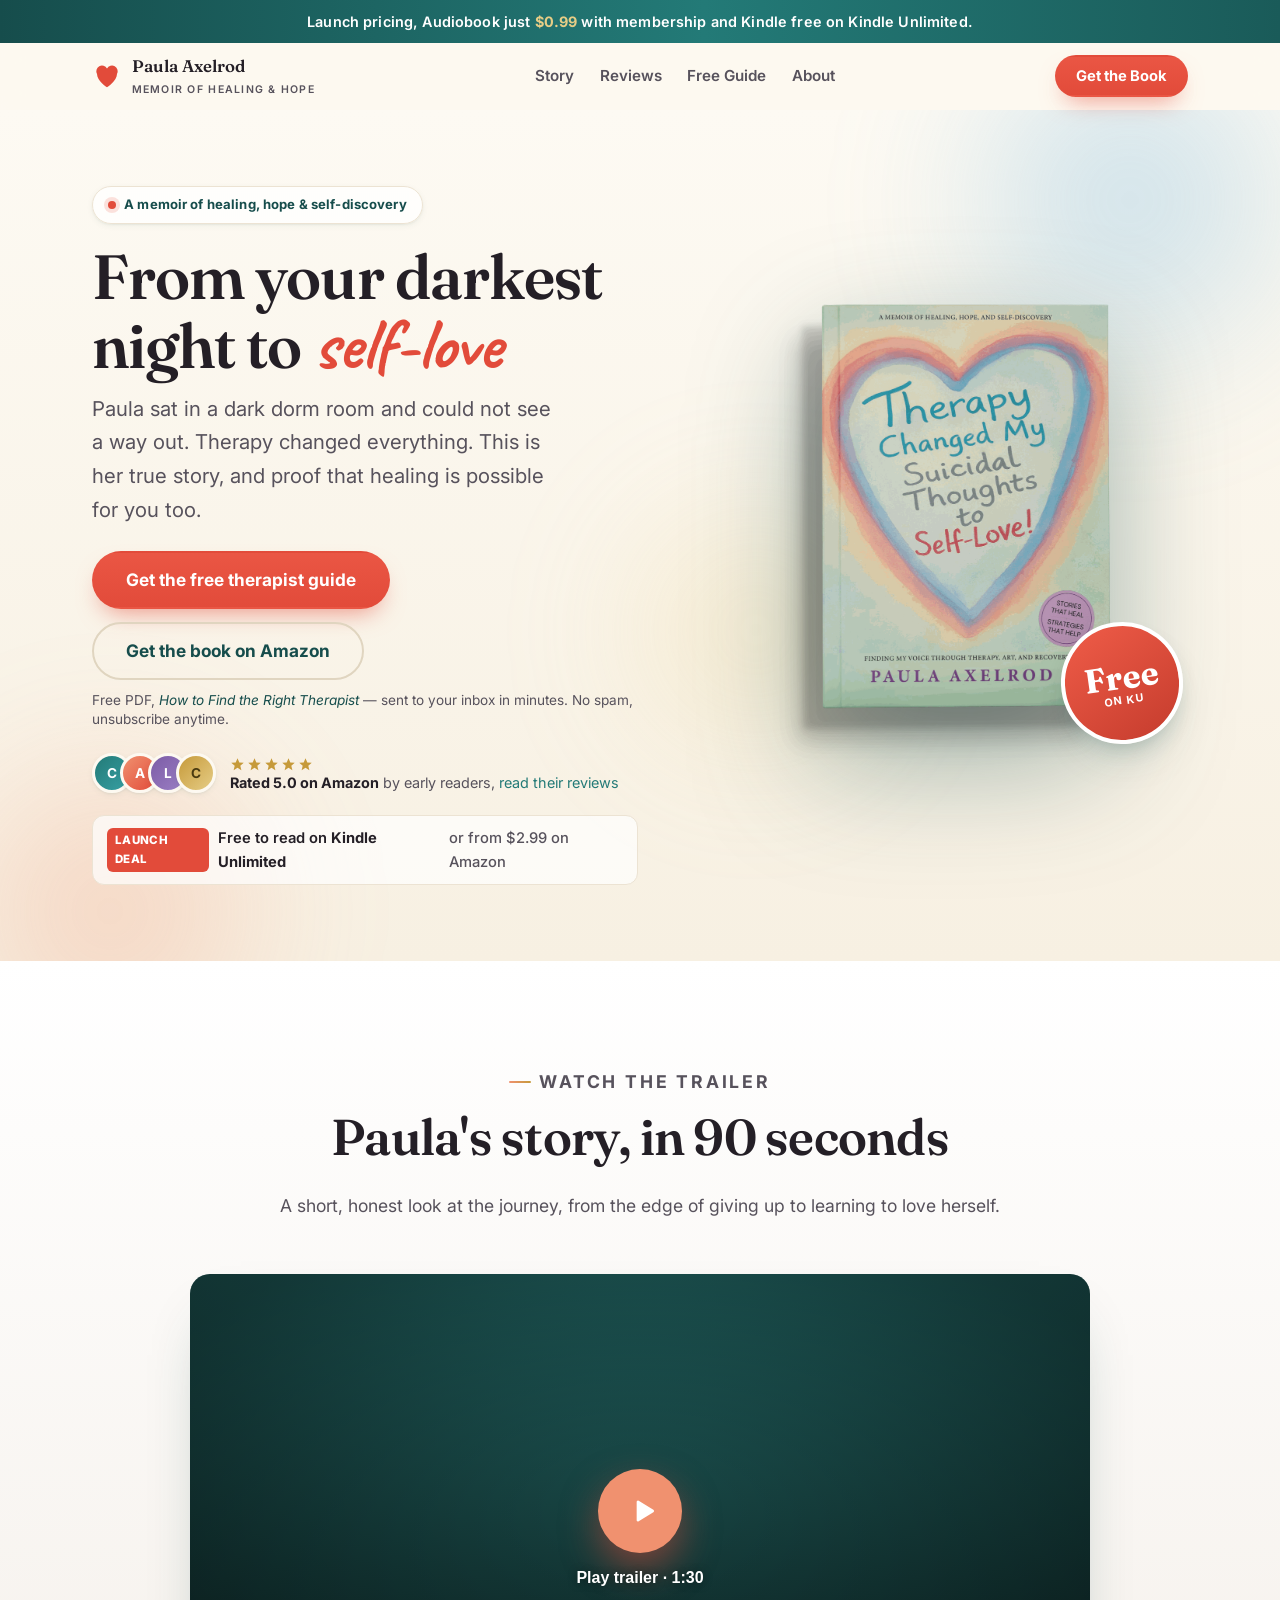
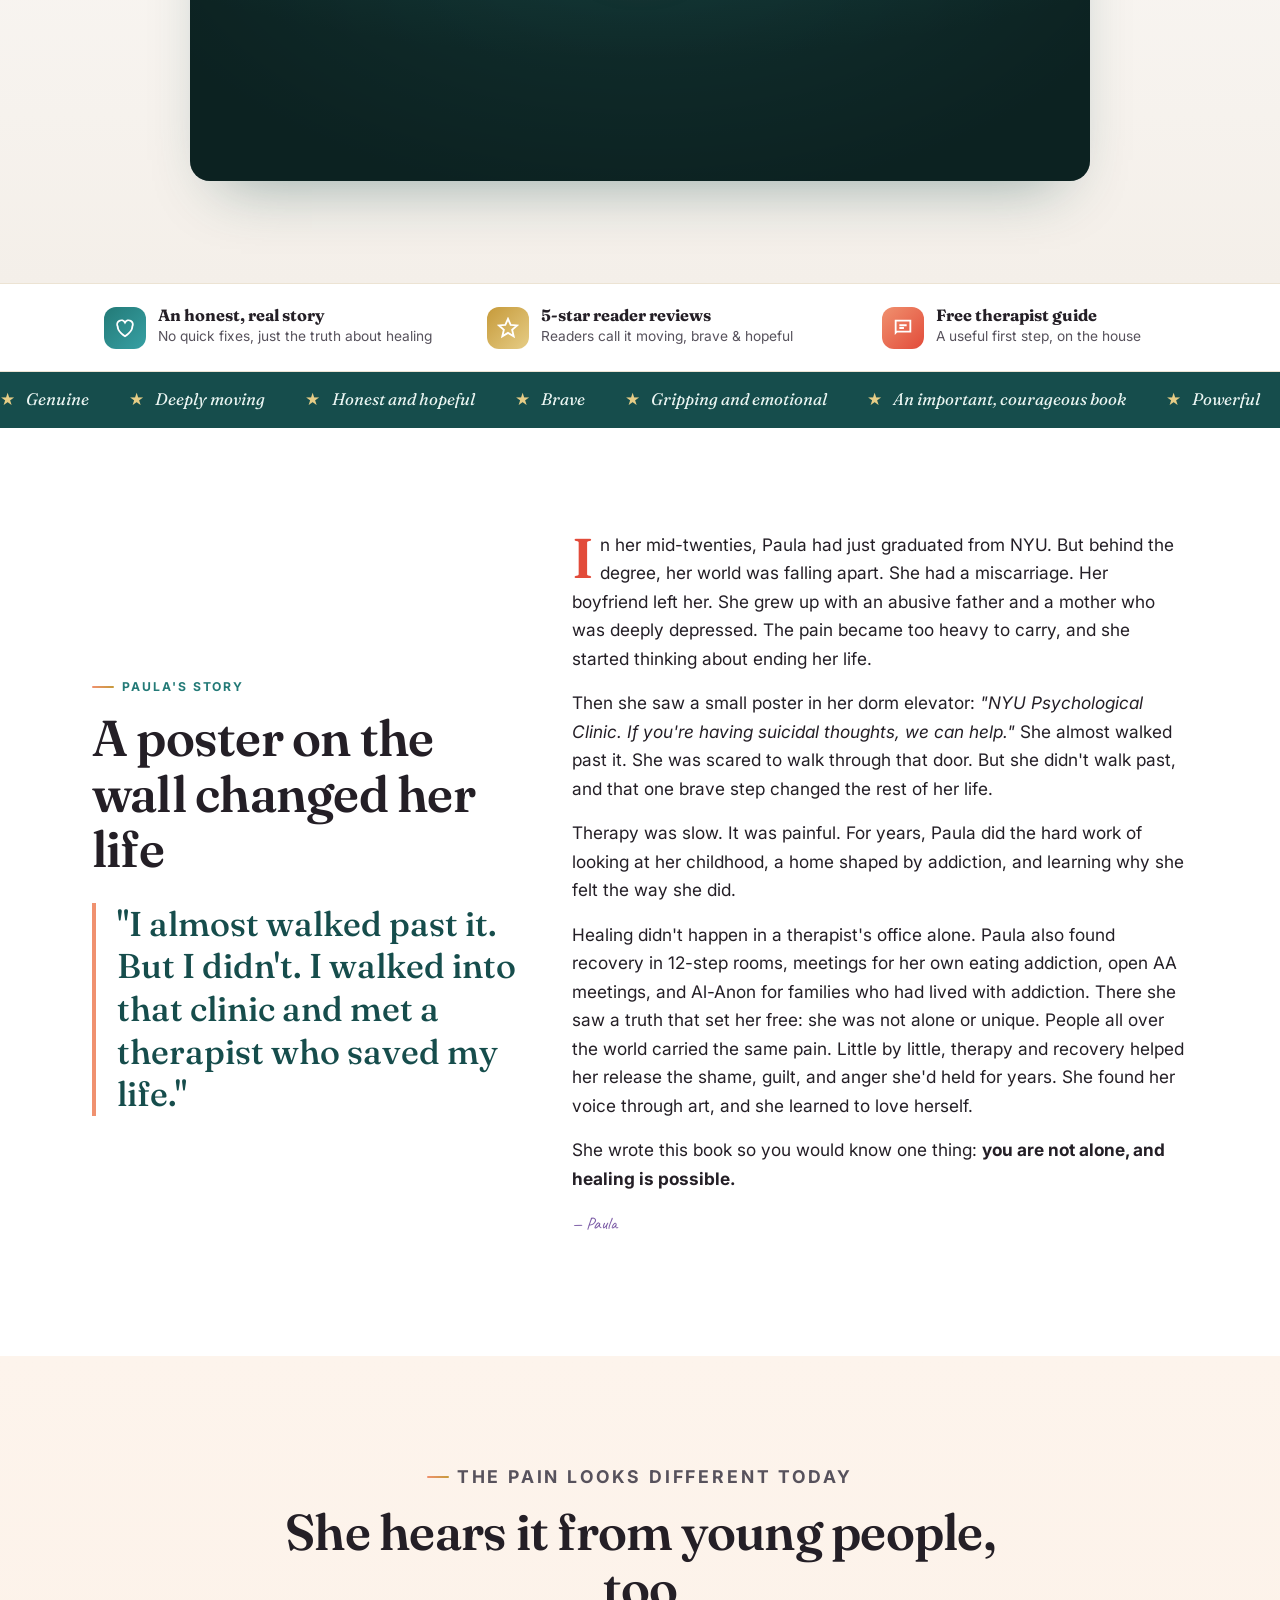
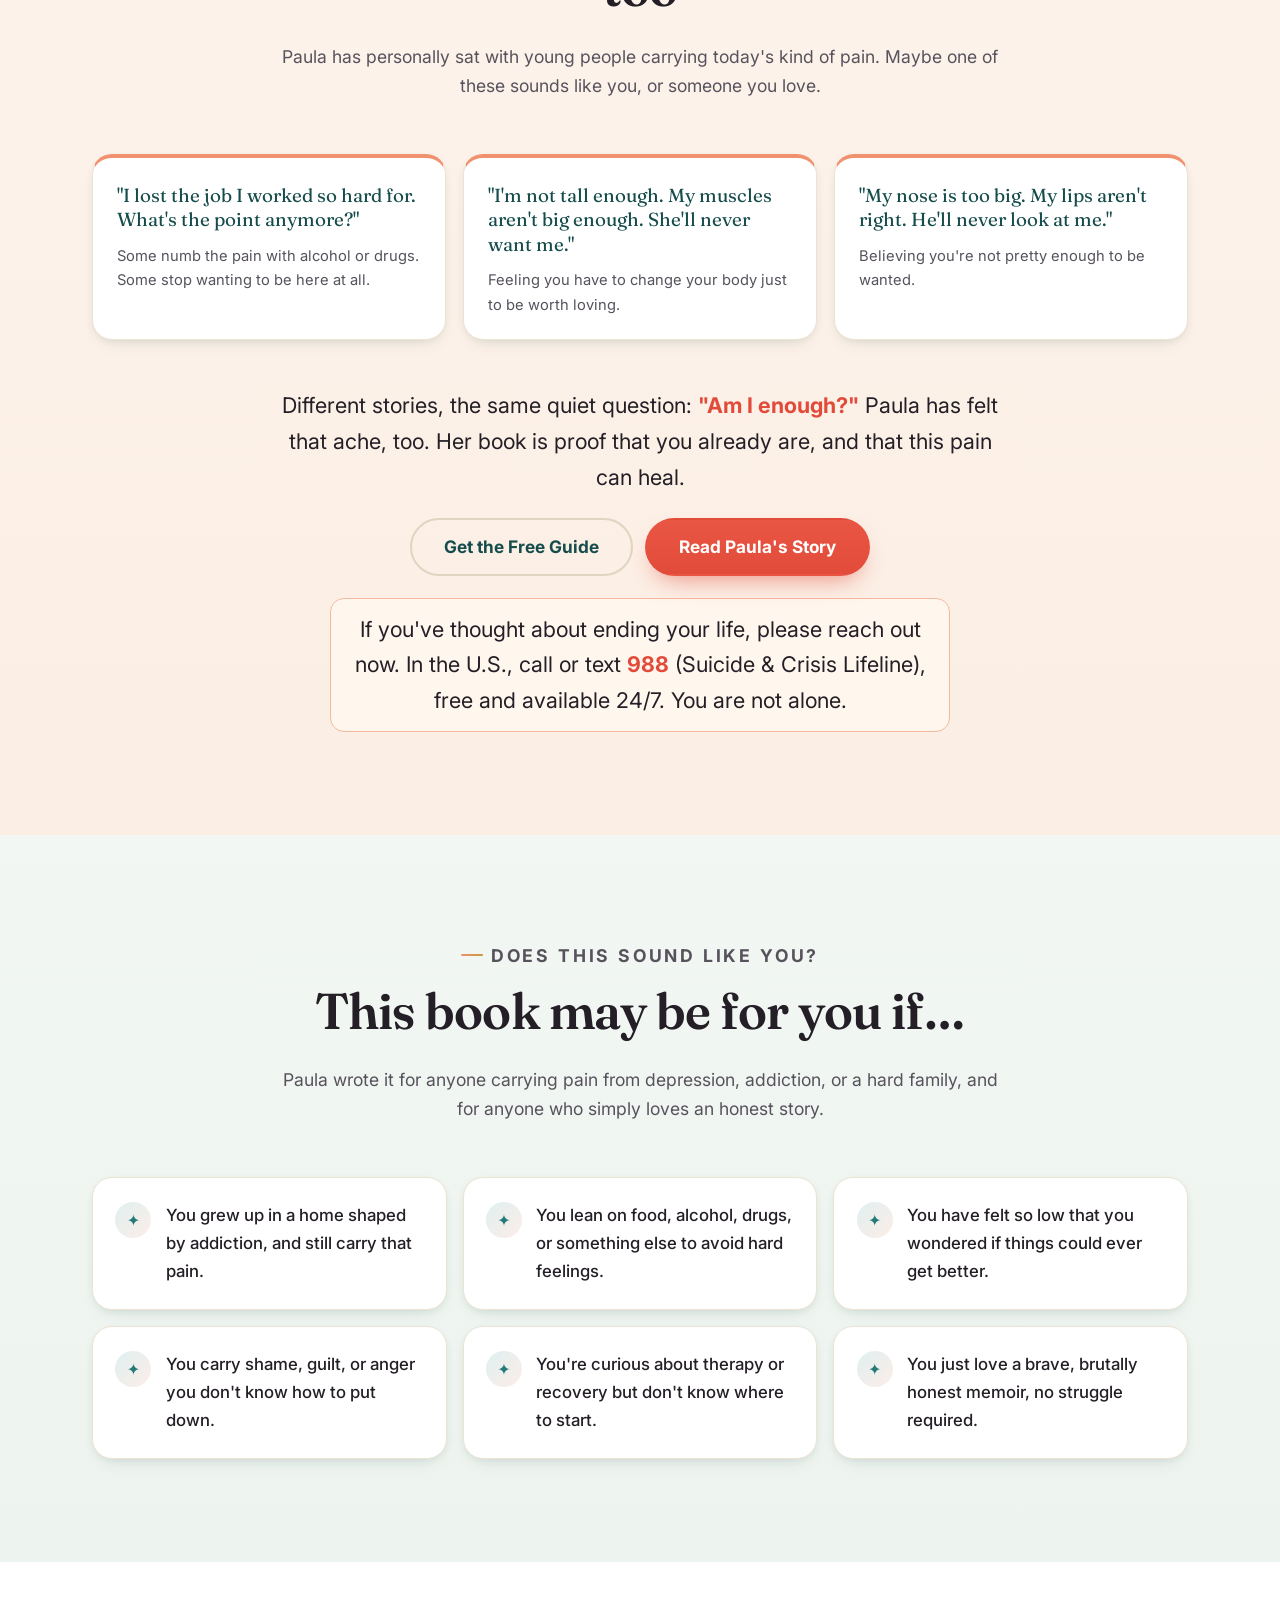
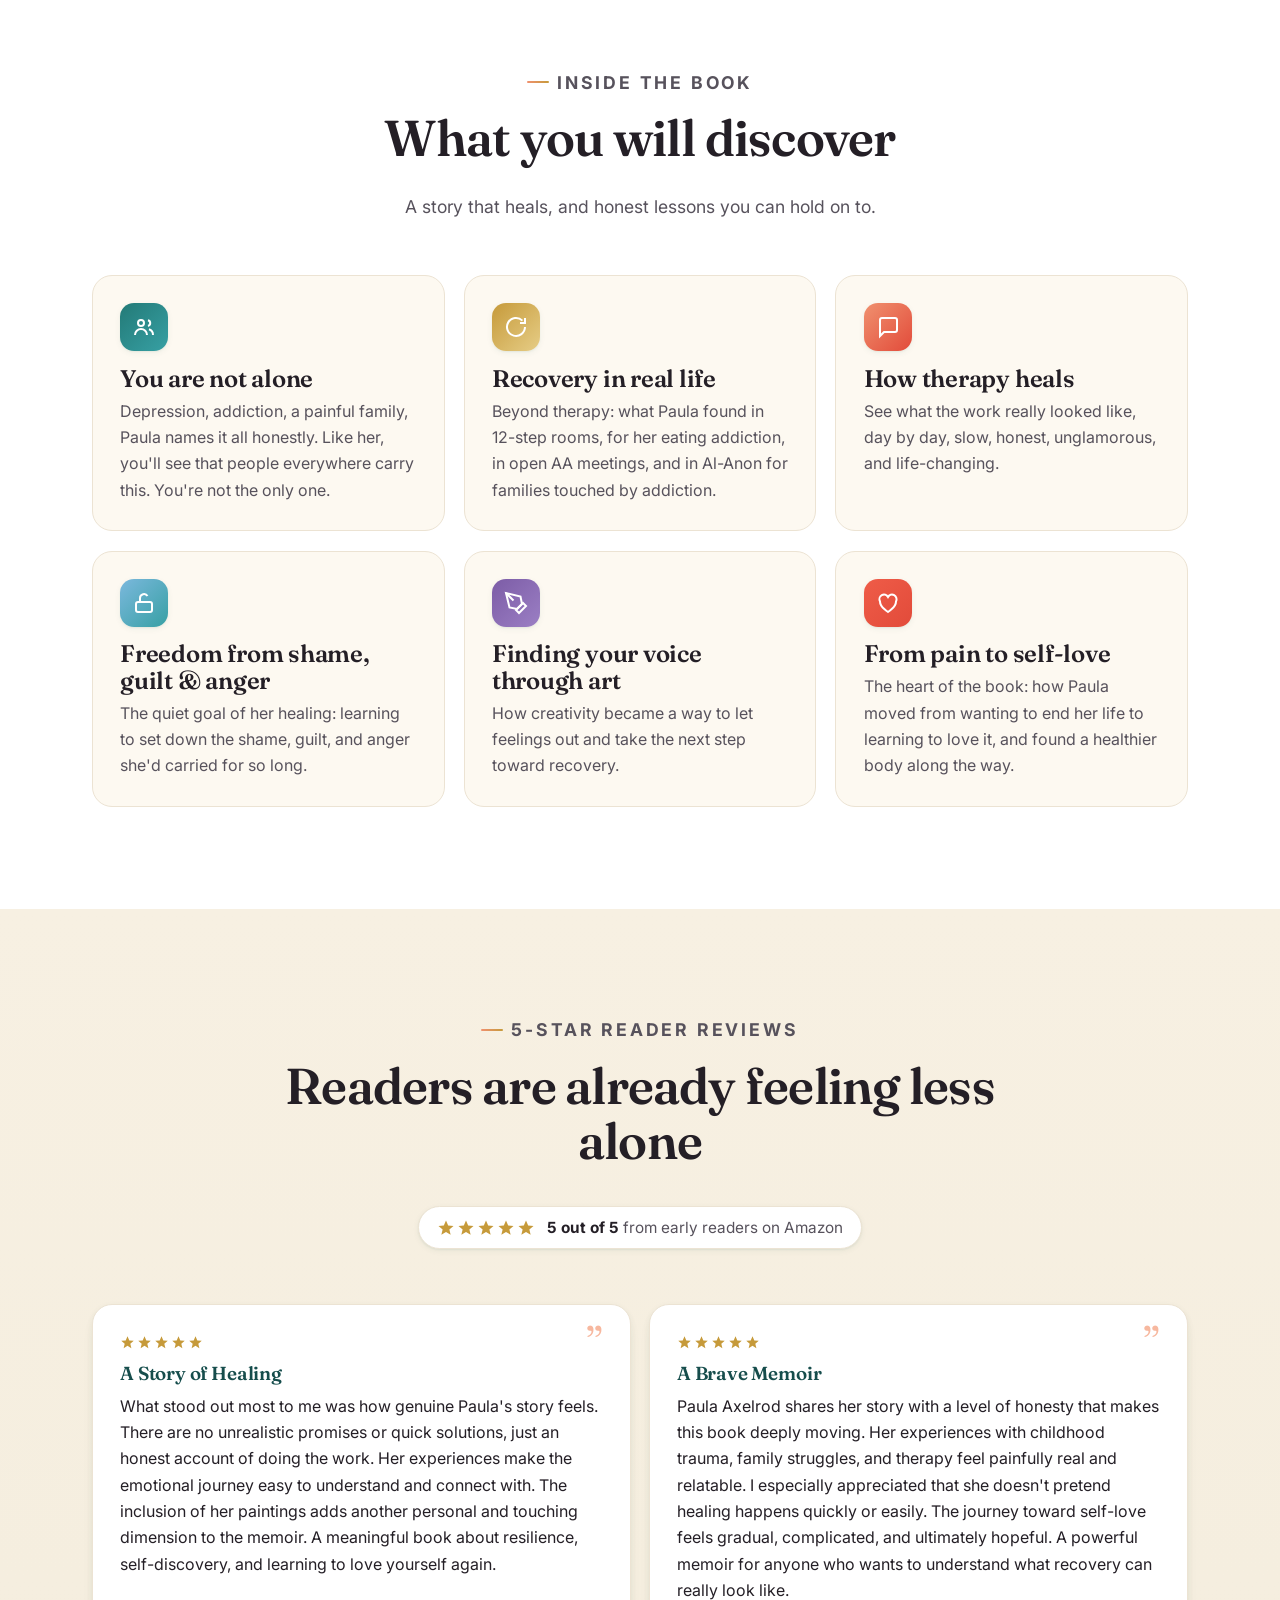
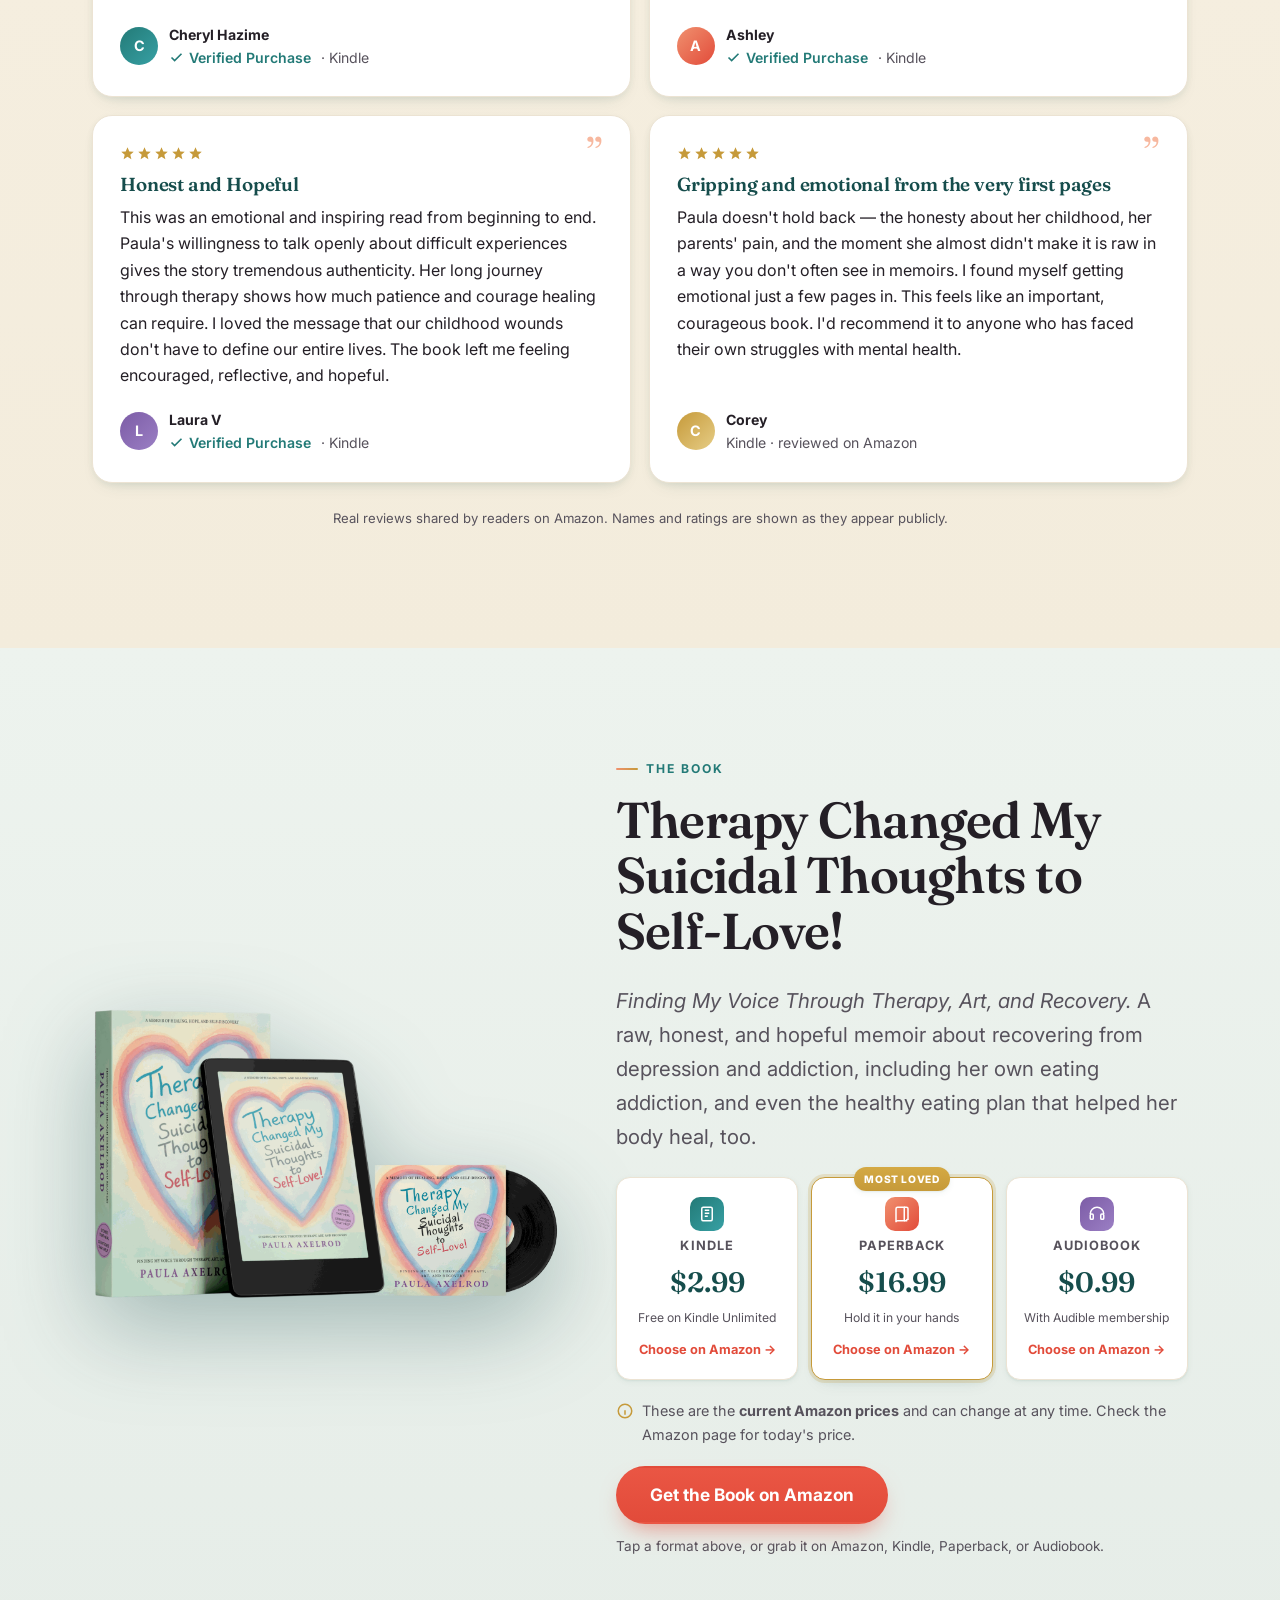
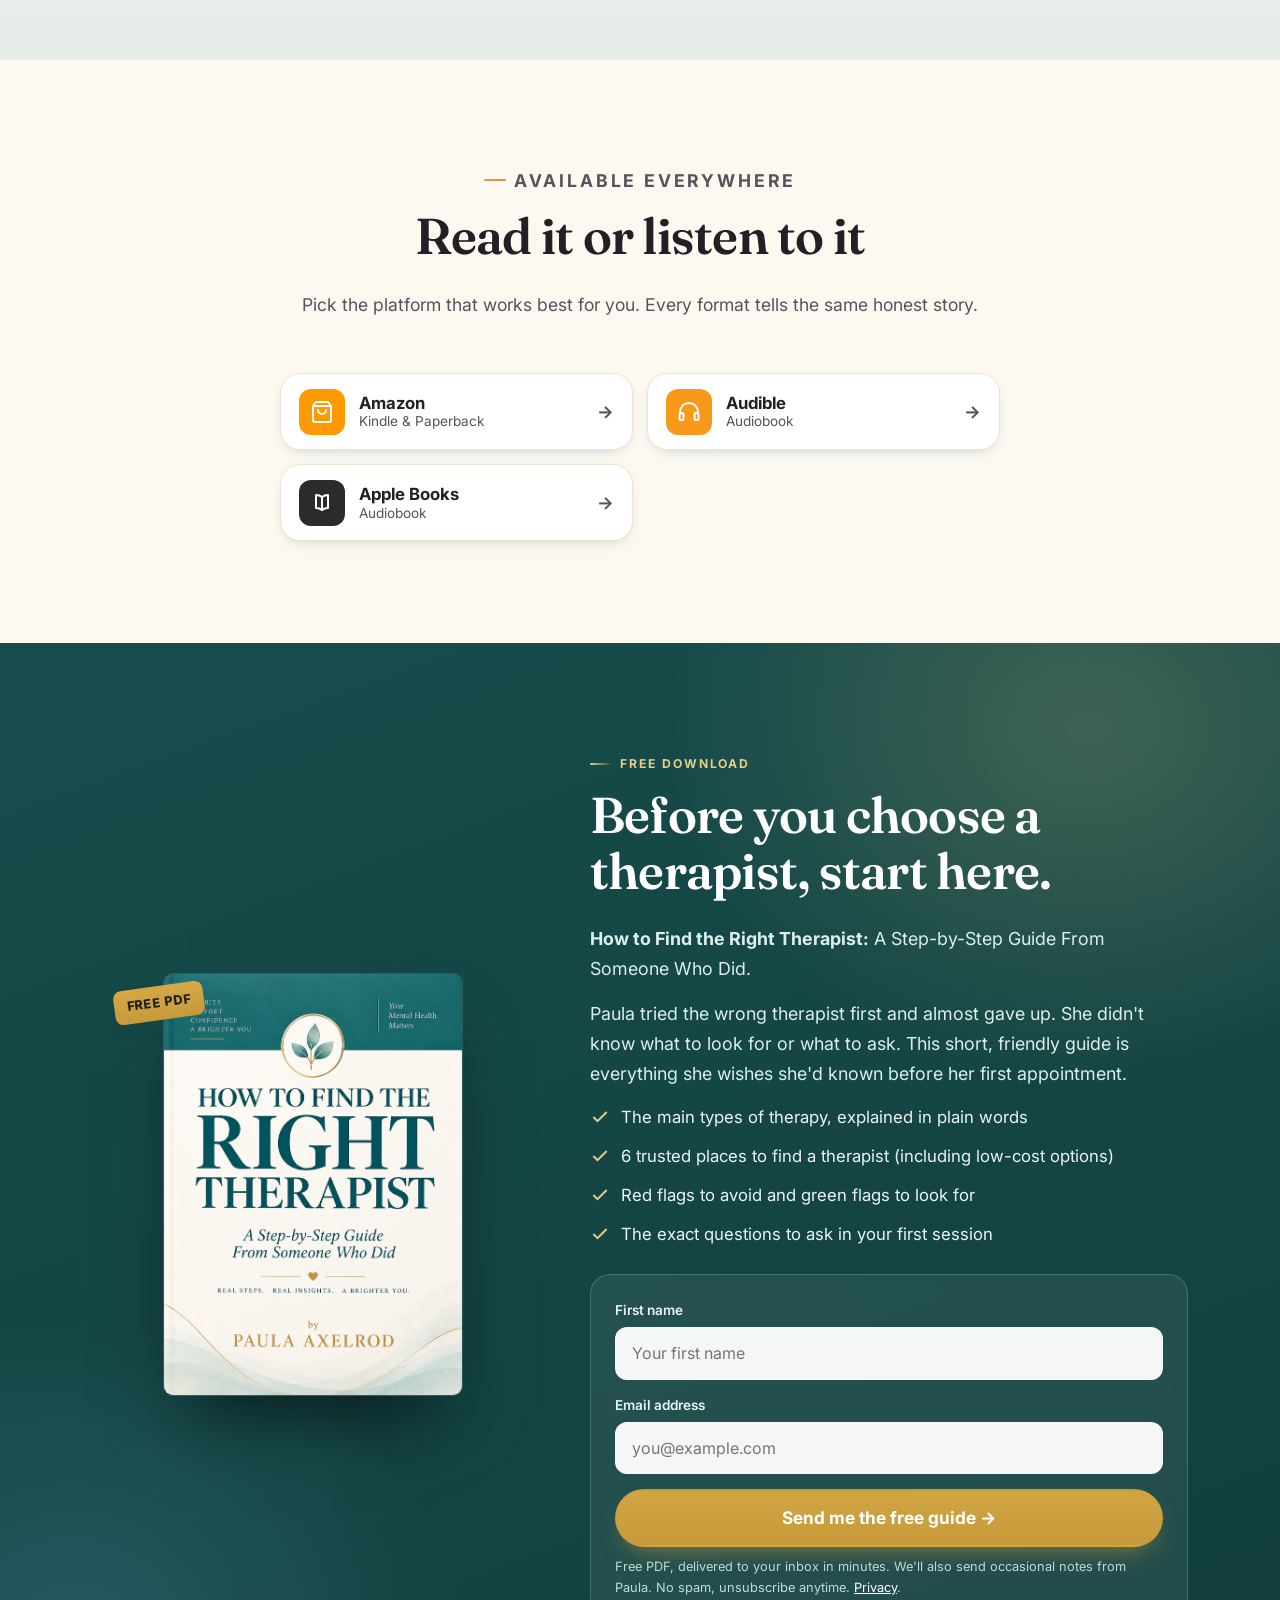
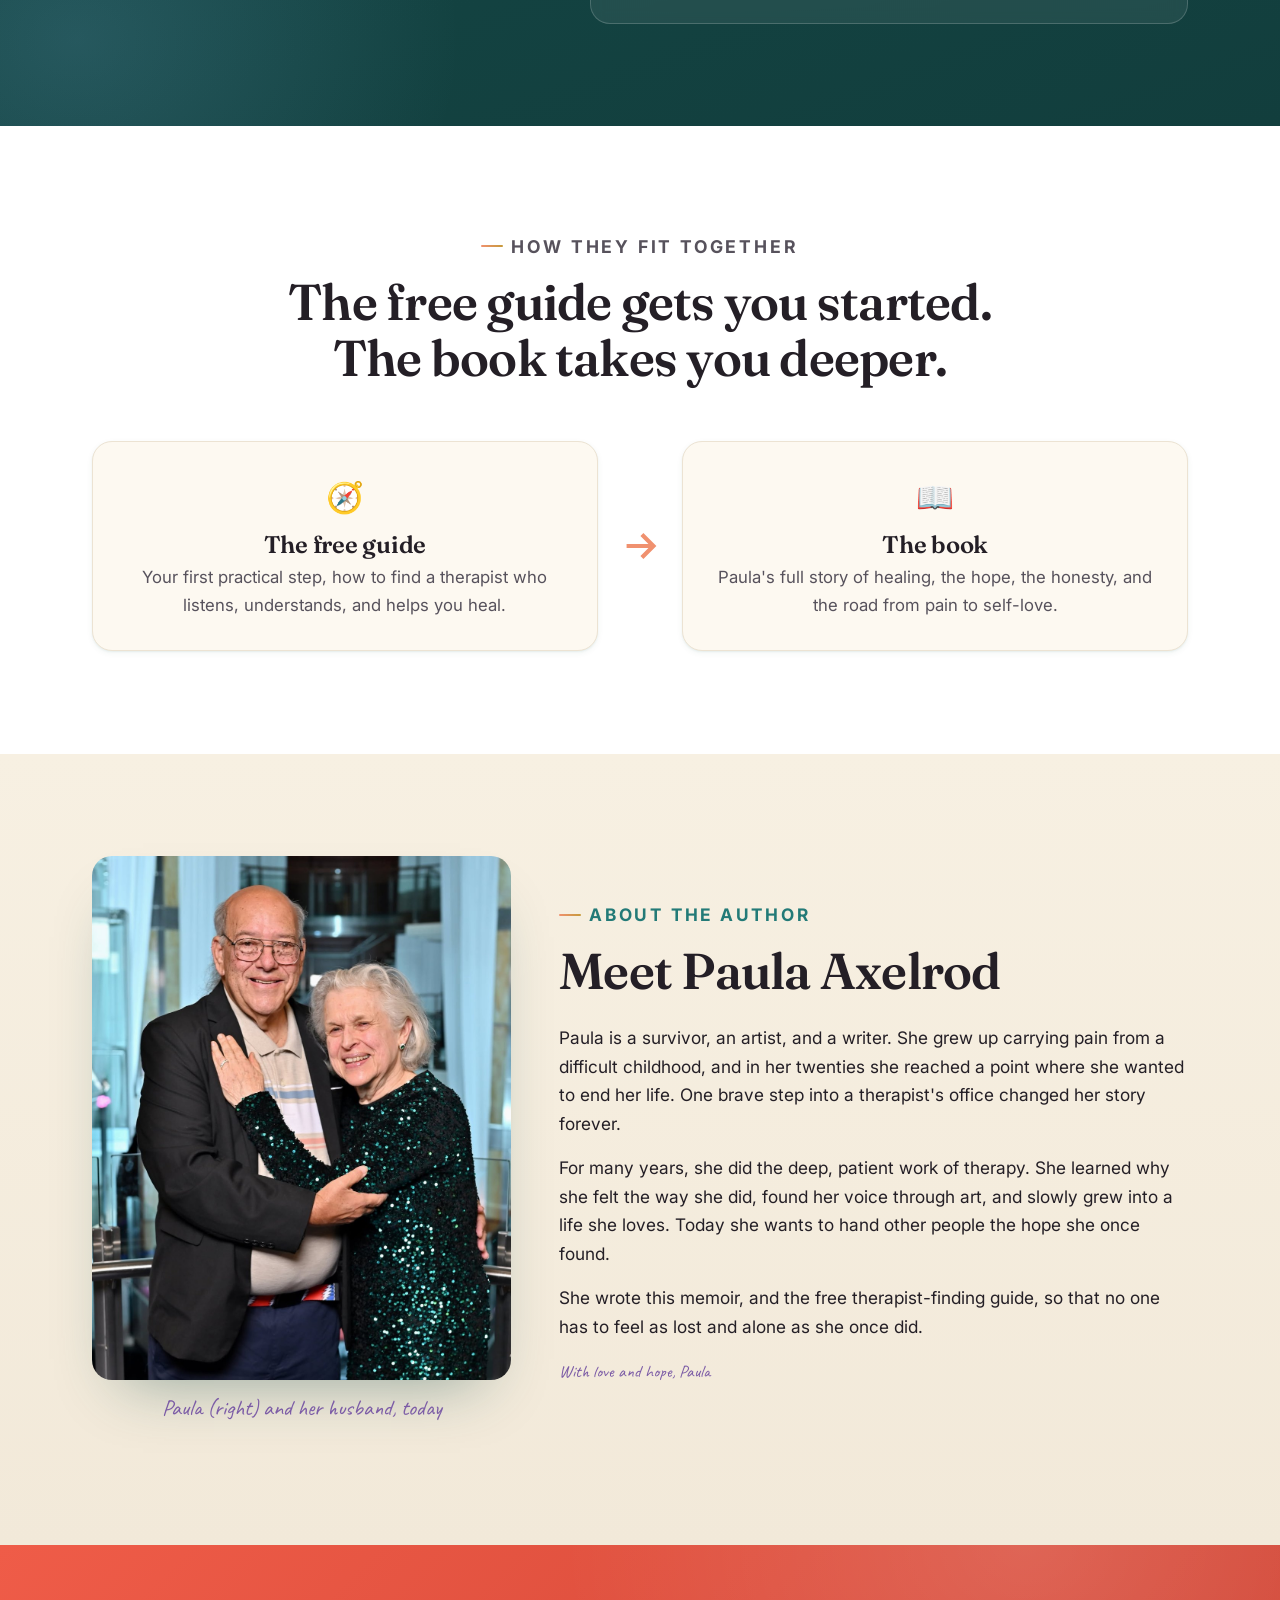
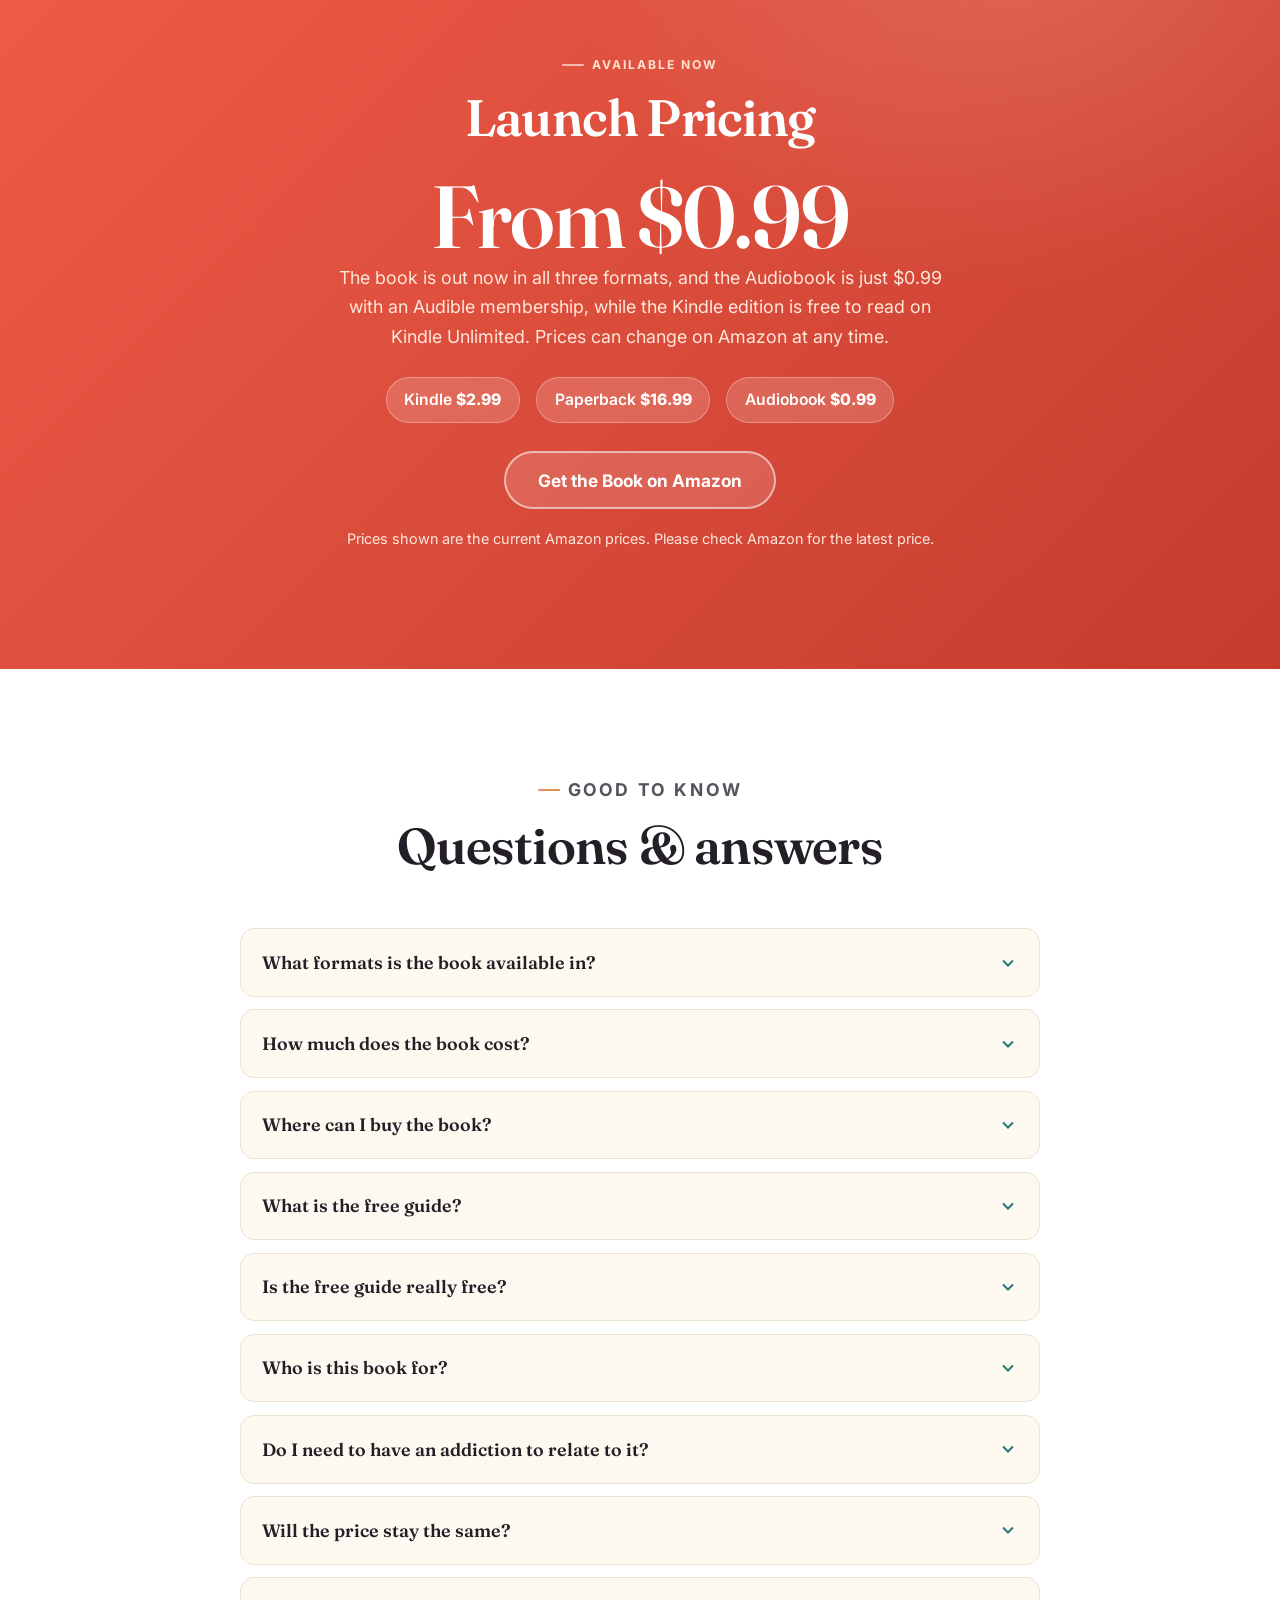
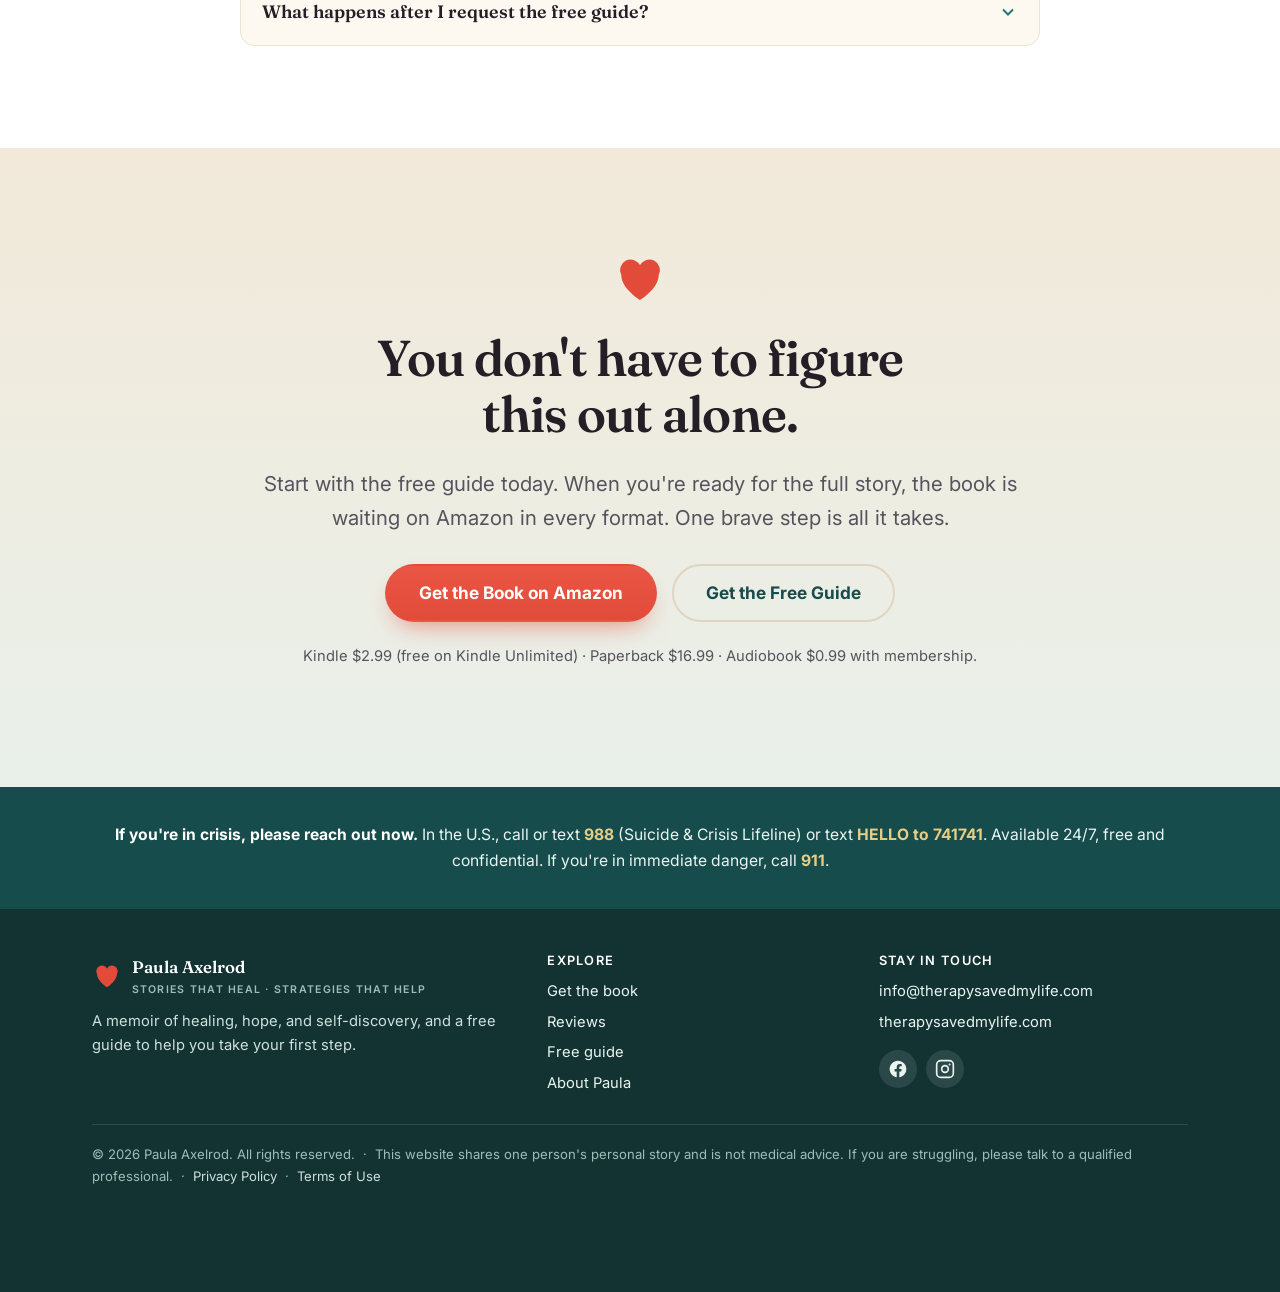
==== commit e94400a4: "Add files via upload" ====
--- a/index.html
+++ b/index.html
@@ -28,7 +28,7 @@
 <link rel="preconnect" href="https://fonts.gstatic.com" crossorigin />
 <link href="https://fonts.googleapis.com/css2?family=Fraunces:opsz,wght@9..144,400;9..144,500;9..144,600;9..144,700&family=Inter:wght@400;500;600;700&family=Caveat:wght@600;700&display=swap" rel="stylesheet" />
 
-<link rel="stylesheet" href="styles.css?v=22" />
+<link rel="stylesheet" href="styles.css?v=24" />
 
 <!-- Structured data -->
 <script type="application/ld+json">
@@ -149,9 +149,10 @@
       <p class="hero__sub">Paula sat in a dark dorm room and could not see a way out. Therapy changed everything. This is her true story, and proof that healing is possible for you too.</p>
 
       <div class="hero__cta">
-        <a class="btn btn-primary btn-lg" href="https://a.co/d/03tNwajn" data-amazon>Get the Book on Amazon</a>
-        <a class="btn btn-outline btn-lg" href="#free-guide">Get the Free Guide</a>
-      </div>
+        <a class="btn btn-primary btn-lg" href="#free-guide">Get the free therapist guide</a>
+        <a class="btn btn-outline btn-lg" href="https://a.co/d/03tNwajn" data-amazon>Get the book on Amazon</a>
+      </div>
+      <p class="hero__microtrust">Free PDF, <em>How to Find the Right Therapist</em> &mdash; sent to your inbox in minutes. No spam, unsubscribe anytime.</p>
 
       <div class="hero__proof">
         <span class="avatars" aria-hidden="true">
@@ -164,7 +165,7 @@
           <span class="stars sm" role="img" aria-label="Rated 5 out of 5 stars">
             <svg viewBox="0 0 24 24" fill="currentColor" aria-hidden="true"><path d="M12 17.3l-6.2 3.7 1.7-7L2 9.2l7.1-.6L12 2l2.9 6.6 7.1.6-5.5 4.8 1.7 7z"/></svg><svg viewBox="0 0 24 24" fill="currentColor" aria-hidden="true"><path d="M12 17.3l-6.2 3.7 1.7-7L2 9.2l7.1-.6L12 2l2.9 6.6 7.1.6-5.5 4.8 1.7 7z"/></svg><svg viewBox="0 0 24 24" fill="currentColor" aria-hidden="true"><path d="M12 17.3l-6.2 3.7 1.7-7L2 9.2l7.1-.6L12 2l2.9 6.6 7.1.6-5.5 4.8 1.7 7z"/></svg><svg viewBox="0 0 24 24" fill="currentColor" aria-hidden="true"><path d="M12 17.3l-6.2 3.7 1.7-7L2 9.2l7.1-.6L12 2l2.9 6.6 7.1.6-5.5 4.8 1.7 7z"/></svg><svg viewBox="0 0 24 24" fill="currentColor" aria-hidden="true"><path d="M12 17.3l-6.2 3.7 1.7-7L2 9.2l7.1-.6L12 2l2.9 6.6 7.1.6-5.5 4.8 1.7 7z"/></svg>
           </span><br />
-          <b>Loved by early readers</b>, <a href="#reviews">read their reviews</a>
+          <b>Rated 5.0 on Amazon</b> by early readers, <a href="#reviews">read their reviews</a>
         </span>
       </div>
 
@@ -190,6 +191,25 @@
       <div class="hero__offerchip" aria-hidden="true">
         <b>Free</b><span>on KU</span>
       </div>
+    </div>
+  </div>
+</section>
+
+<!-- ============ TRAILER ============ -->
+<section class="section trailer" id="trailer" aria-labelledby="trailer-title">
+  <div class="container">
+    <div class="section-head reveal">
+      <p class="eyebrow">Watch the trailer</p>
+      <h2 id="trailer-title">Paula's story, in 90 seconds</h2>
+      <p>A short, honest look at the journey, from the edge of giving up to learning to love herself.</p>
+    </div>
+    <div class="videoframe reveal" data-video="assets/paula-trailer.mp4">
+      <button class="videoframe__play" type="button" aria-label="Play the trailer">
+        <span class="playbtn" aria-hidden="true">
+          <svg viewBox="0 0 24 24" fill="currentColor"><path d="M8 5.14v13.72a1 1 0 0 0 1.52.86l11-6.86a1 1 0 0 0 0-1.72l-11-6.86A1 1 0 0 0 8 5.14z"/></svg>
+        </span>
+        <span class="videoframe__label">Play trailer · 1:30</span>
+      </button>
     </div>
   </div>
 </section>
@@ -570,8 +590,8 @@
           <!-- Brevo anti-bot honeypot: must stay empty & hidden -->
           <input type="text" name="email_address_check" value="" tabindex="-1" autocomplete="off" aria-hidden="true" style="position:absolute;left:-9999px;width:1px;height:1px;opacity:0" />
           <input type="hidden" name="locale" value="en" />
-          <button type="submit" class="btn btn-gold btn-lg btn-block">Get the Free Guide</button>
-          <p class="fineprint">It's completely free. We'll email your guide and occasional updates from Paula. Unsubscribe anytime. <a href="/privacy">Privacy</a>.</p>
+          <button type="submit" class="btn btn-gold btn-lg btn-block">Send me the free guide &rarr;</button>
+          <p class="fineprint">Free PDF, delivered to your inbox in minutes. We'll also send occasional notes from Paula. No spam, unsubscribe anytime. <a href="/privacy">Privacy</a>.</p>
         </form>
         <!-- Hidden target receives the Brevo POST; the visitor is then sent to /thank-you -->
         <iframe name="brevo_target" title="Brevo signup" style="display:none" aria-hidden="true"></iframe>
@@ -811,6 +831,6 @@
   </div>
 </div>
 
-<script src="script.js?v=21"></script>
+<script src="script.js?v=22"></script>
 </body>
 </html>
--- a/styles.css
+++ b/styles.css
@@ -250,6 +250,8 @@
 .hero__sub { font-size: clamp(1.05rem, 2.3vw, 1.28rem); color: var(--muted); max-width: 36ch; margin-bottom: 1.5rem; }
 
 .hero__cta { display: flex; flex-wrap: wrap; gap: 0.8rem; align-items: center; }
+.hero__microtrust { margin: 0.7rem 0 0; font-size: 0.85rem; color: var(--muted); line-height: 1.4; max-width: 34rem; }
+.hero__microtrust em { font-style: italic; color: var(--teal-900); }
 
 /* social proof cluster */
 .hero__proof { display: flex; align-items: center; gap: 0.85rem; margin-top: 1.5rem; flex-wrap: wrap; }
@@ -363,6 +365,30 @@
   display: grid; place-content: center; font-size: 1rem;
 }
 .card p { margin: 0; color: var(--ink); font-weight: 500; }
+
+/* ---------- Trailer ---------- */
+.trailer { background: linear-gradient(180deg, #ffffff, #f4efe9); }
+.videoframe {
+  position: relative; max-width: 900px; margin: 0 auto; aspect-ratio: 16 / 9;
+  border-radius: var(--radius); overflow: hidden; box-shadow: var(--shadow-lg);
+  background: radial-gradient(900px 460px at 50% -15%, #246d6b, #123332);
+}
+.videoframe video { position: absolute; inset: 0; width: 100%; height: 100%; display: block; object-fit: contain; background: #000; border: 0; }
+.videoframe__play {
+  position: absolute; inset: 0; width: 100%; height: 100%; border: 0; cursor: pointer;
+  display: flex; flex-direction: column; align-items: center; justify-content: center; gap: 1rem;
+  background: transparent; color: #fff;
+}
+.videoframe__play::before { content: ""; position: absolute; inset: 0; background: radial-gradient(60% 60% at 50% 45%, rgba(0,0,0,0.04), rgba(0,0,0,0.34)); }
+.playbtn {
+  position: relative; width: 84px; height: 84px; border-radius: 50%; display: grid; place-items: center;
+  background: var(--coral); color: #fff; box-shadow: 0 16px 36px rgba(226,75,58,0.5);
+  transition: transform 0.2s ease;
+}
+.playbtn svg { width: 32px; height: 32px; margin-left: 4px; }
+.videoframe__play:hover .playbtn { transform: scale(1.08); }
+.videoframe__label { position: relative; font-weight: 600; font-size: 1rem; text-shadow: 0 1px 10px rgba(0,0,0,0.45); }
+.videoframe.is-playing .videoframe__play { display: none; }
 
 /* ---------- Where to get it (store cards) ---------- */
 .stores__grid { display: grid; grid-template-columns: 1fr; gap: 0.9rem; max-width: 720px; margin: 0 auto; }
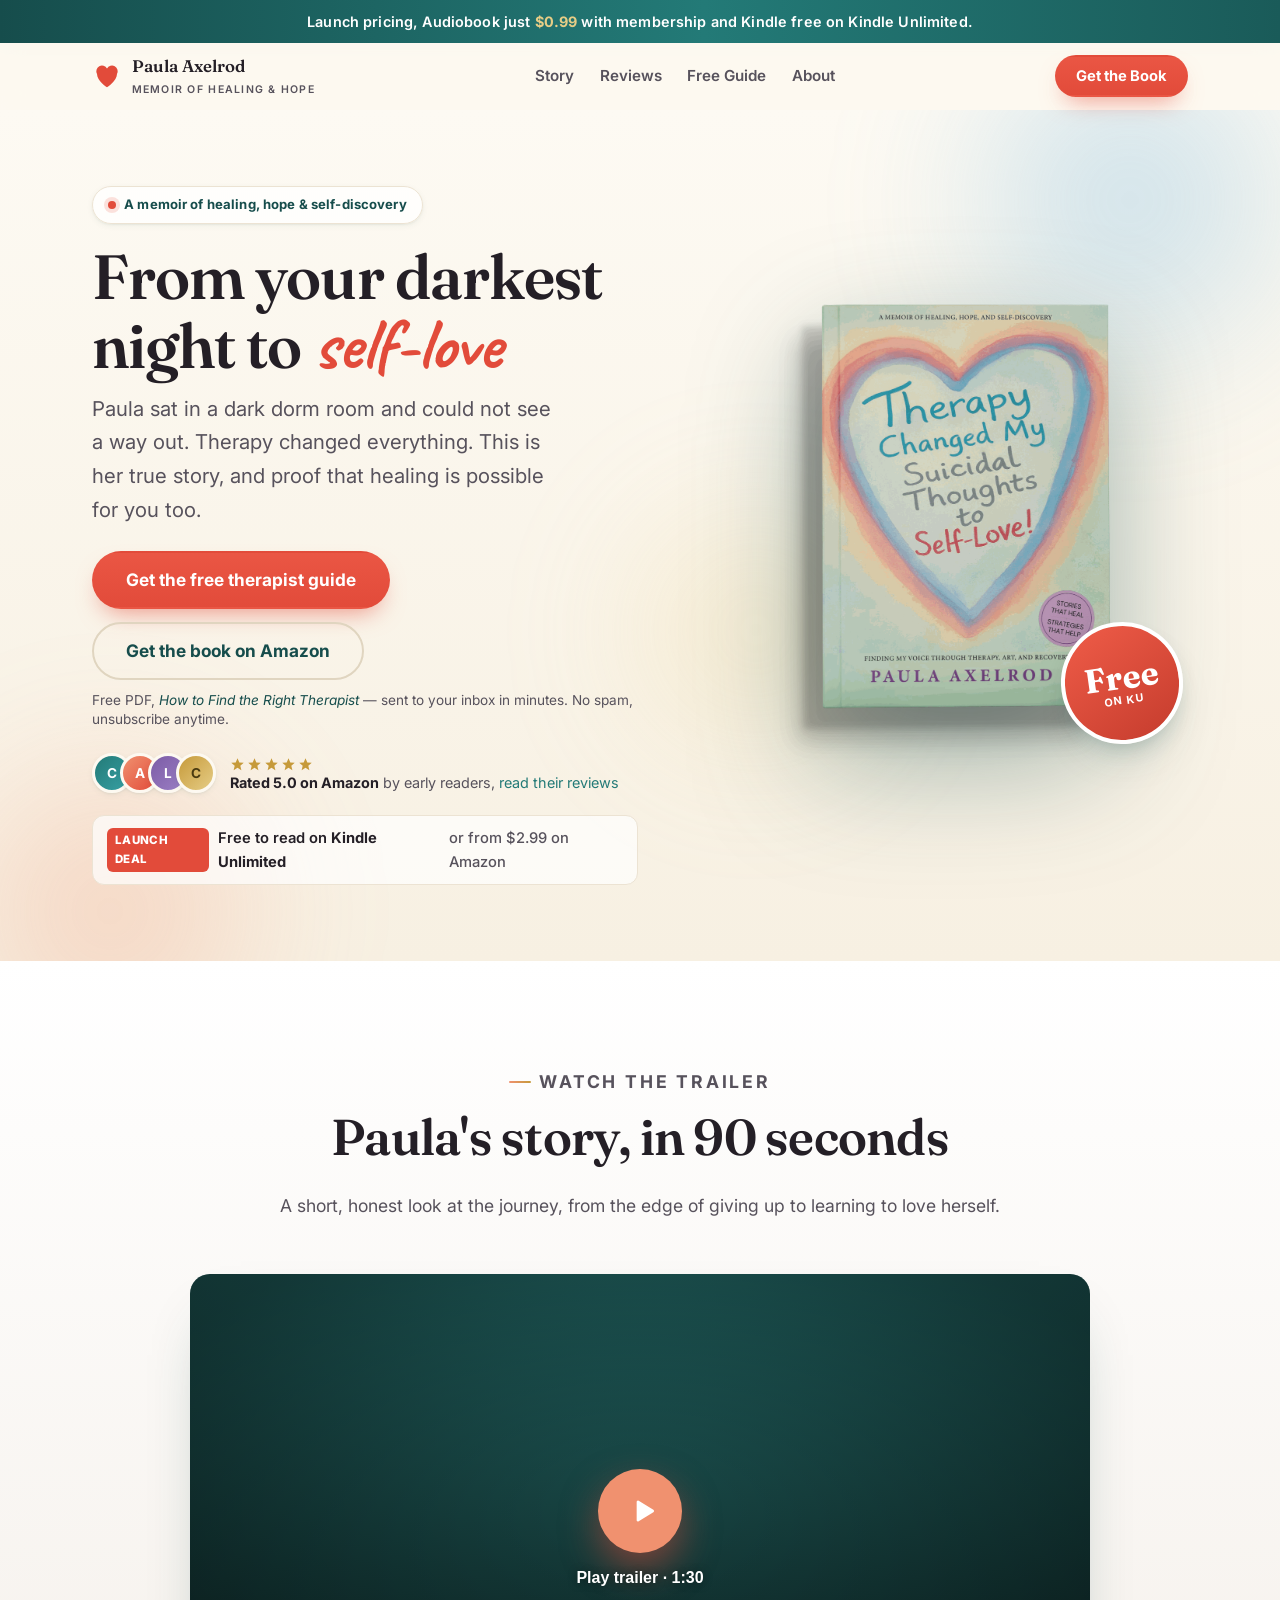
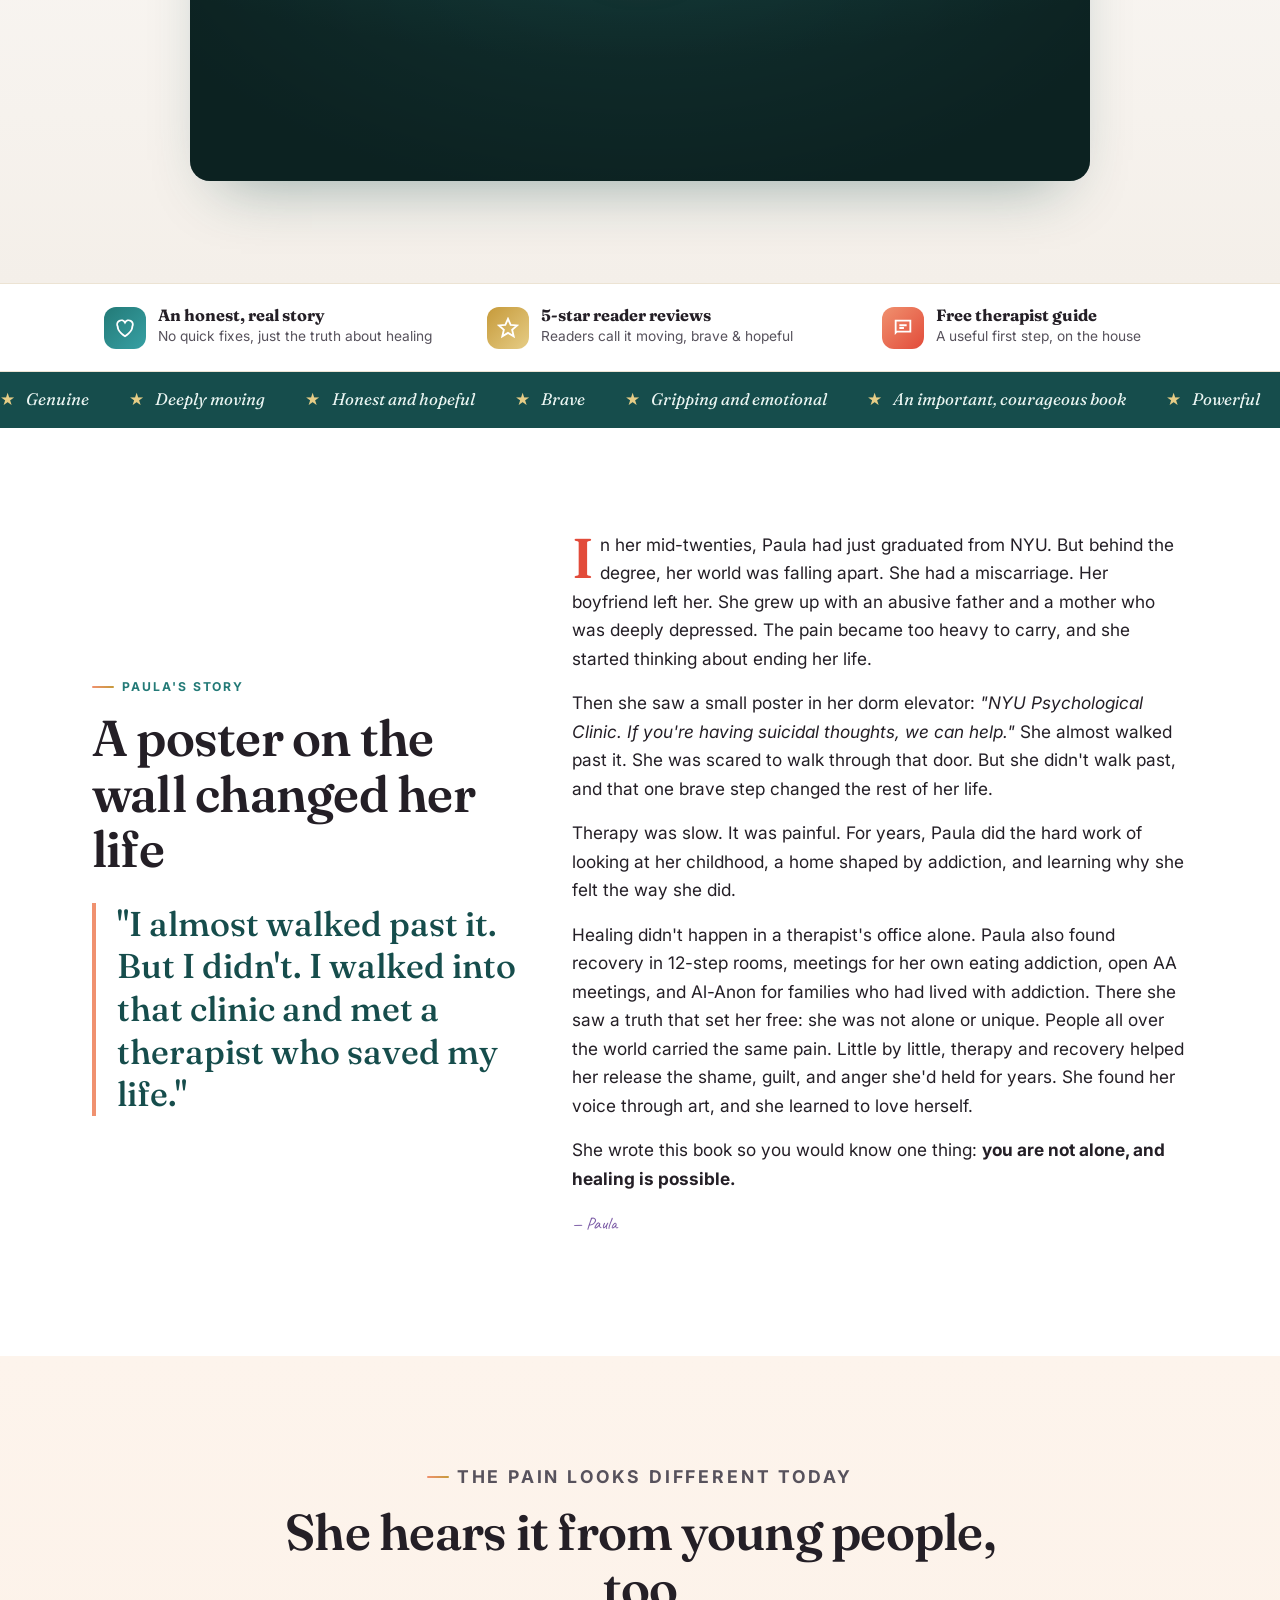
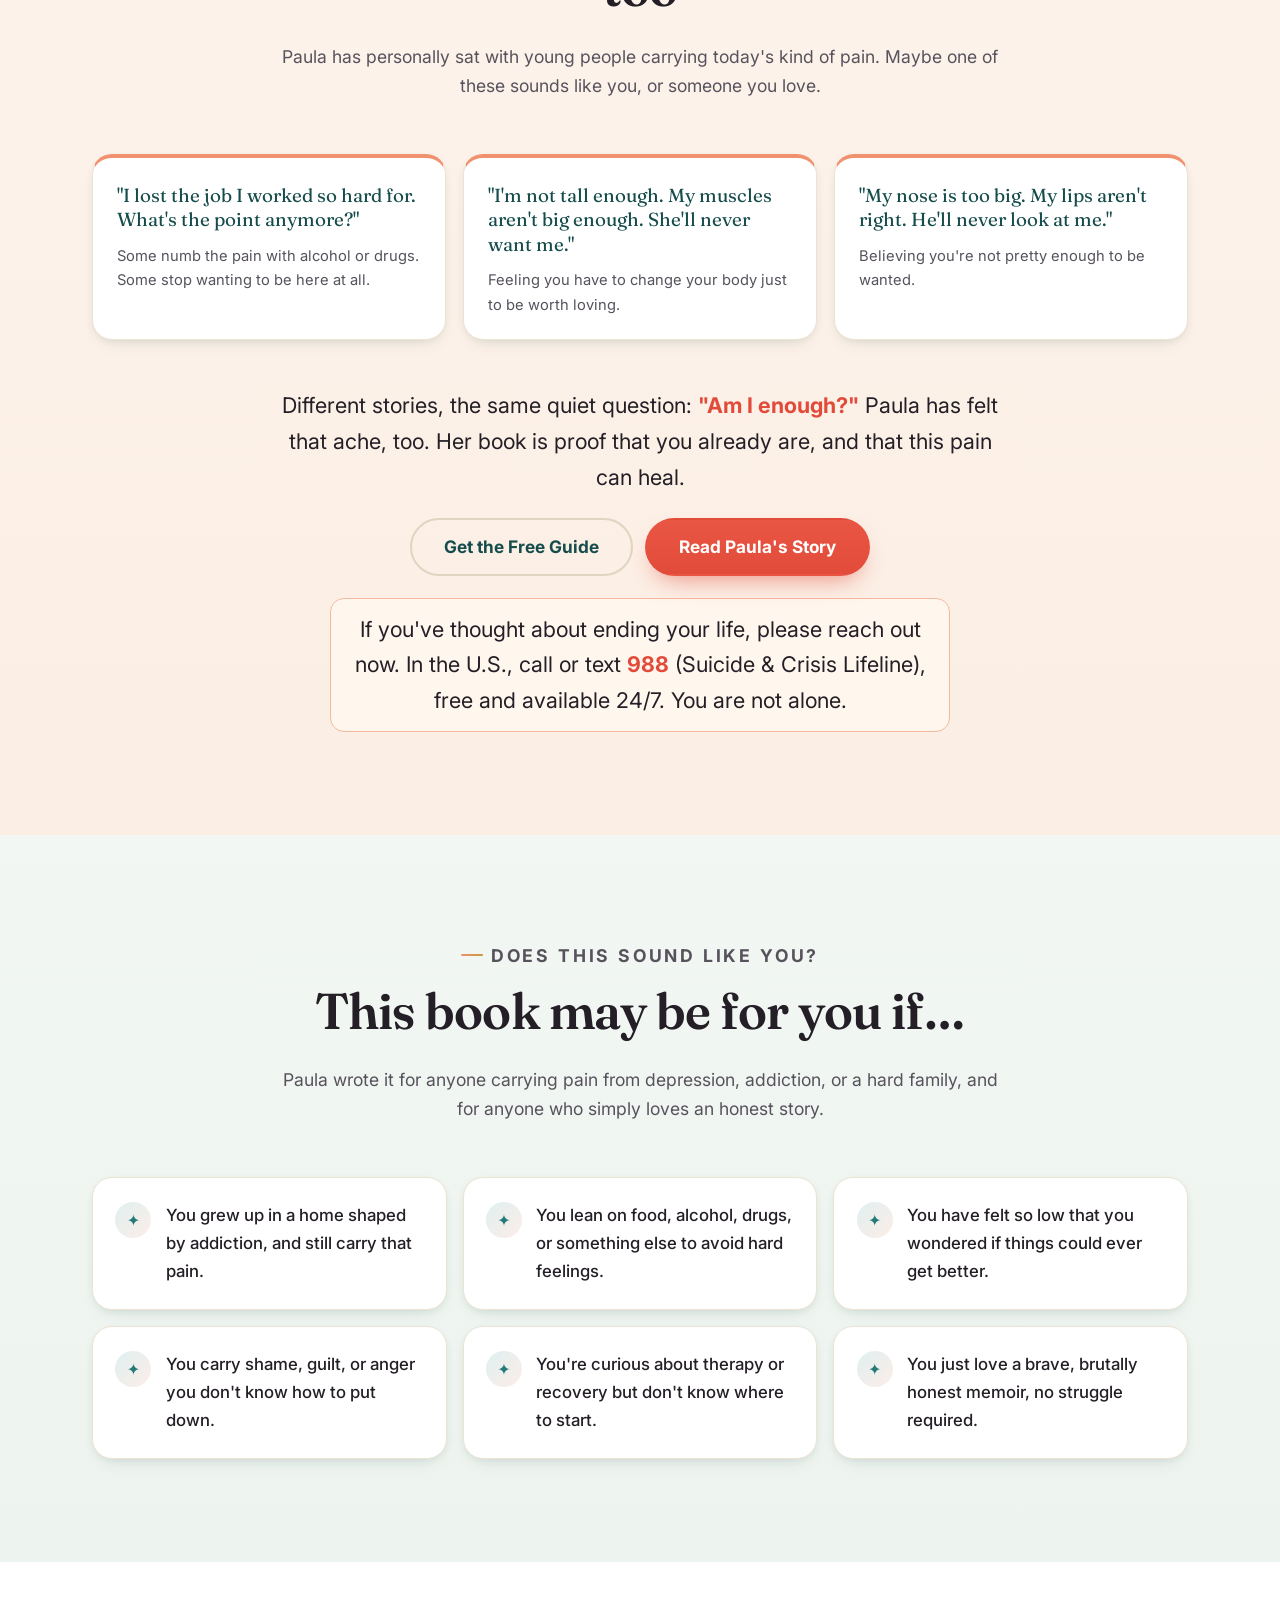
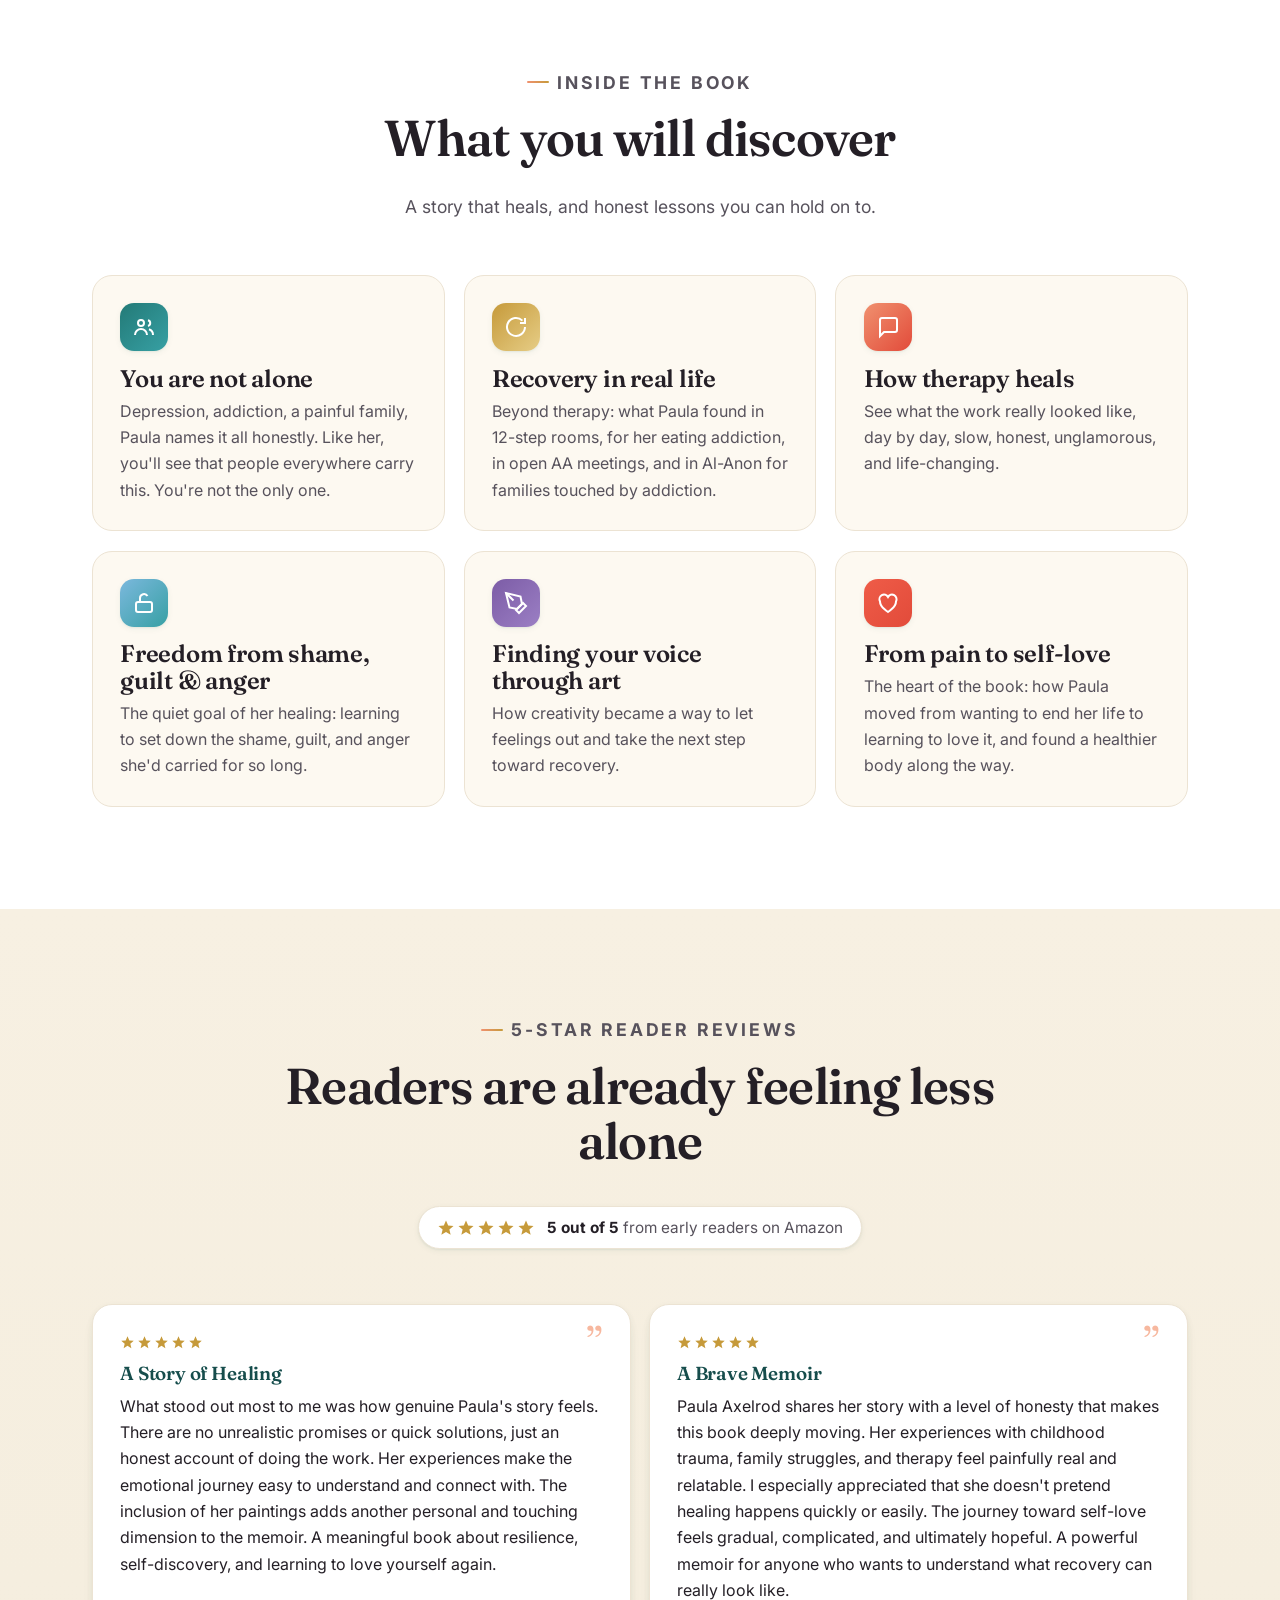
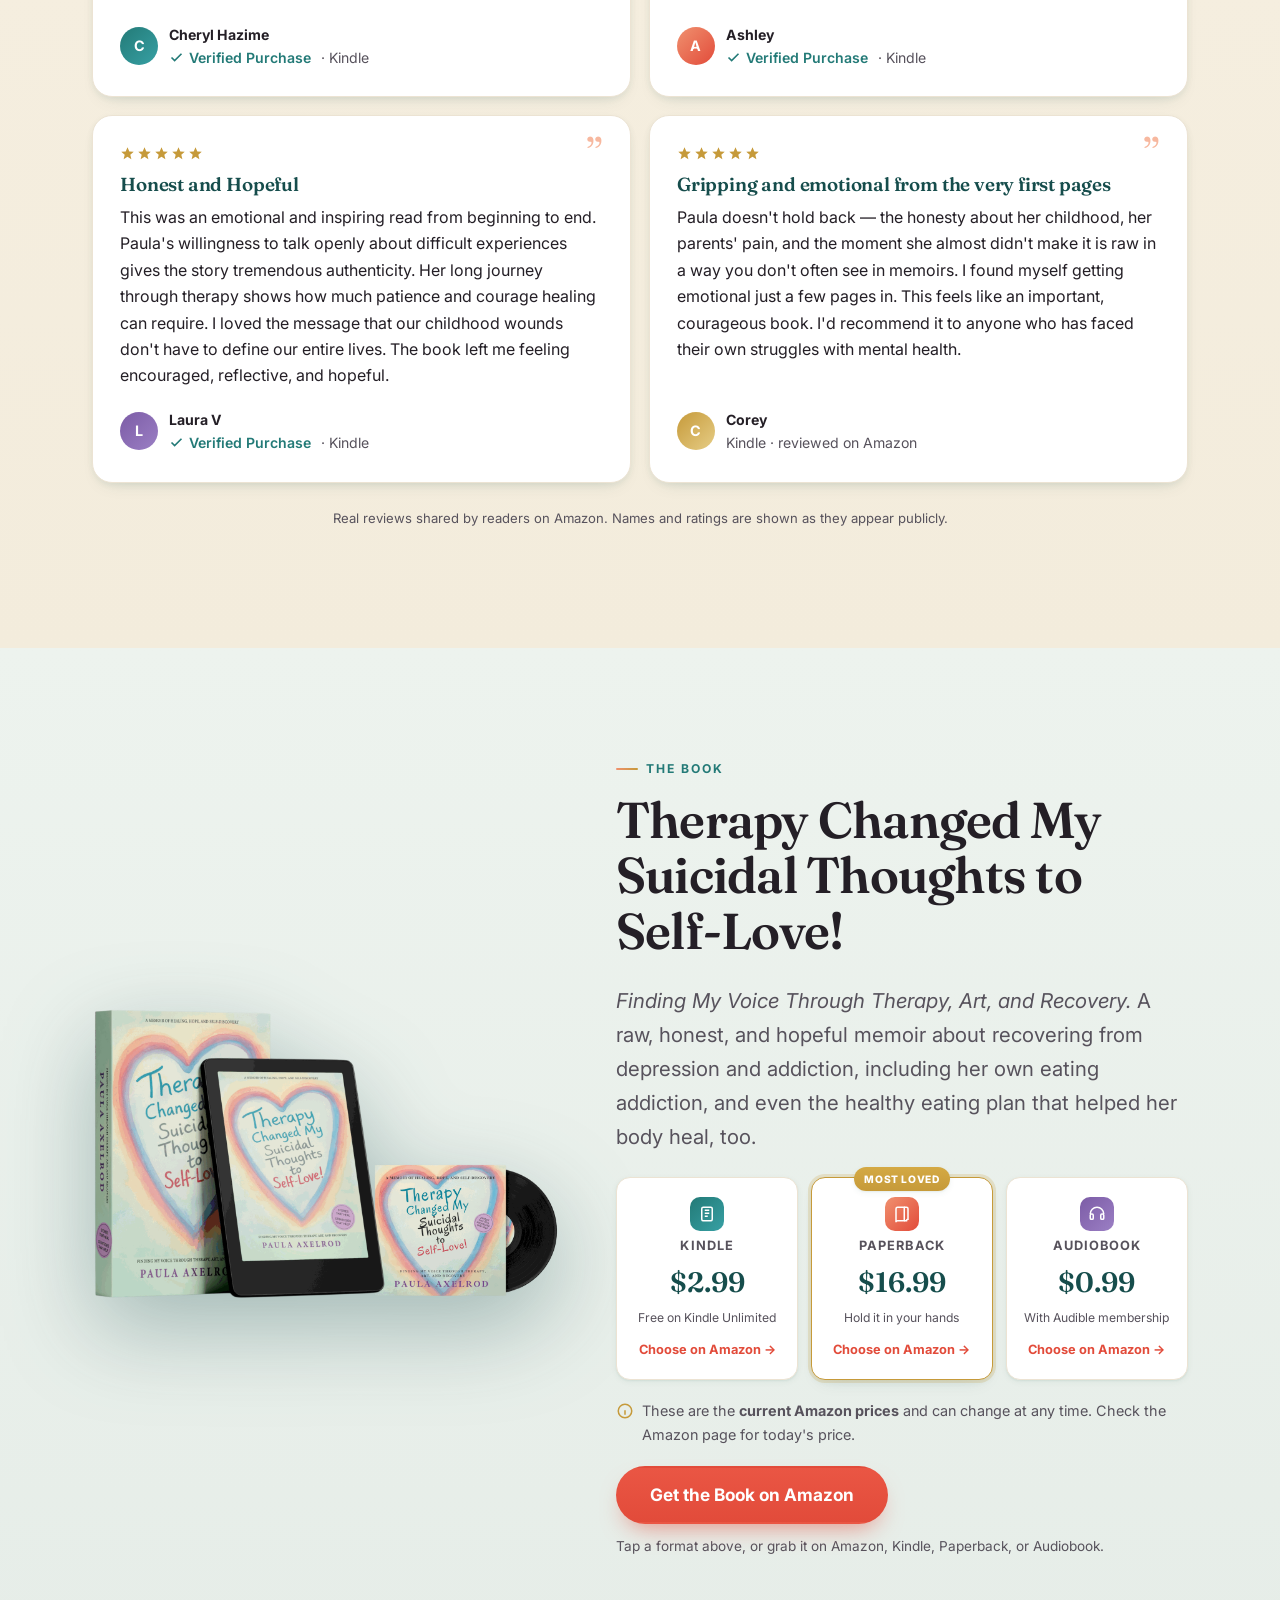
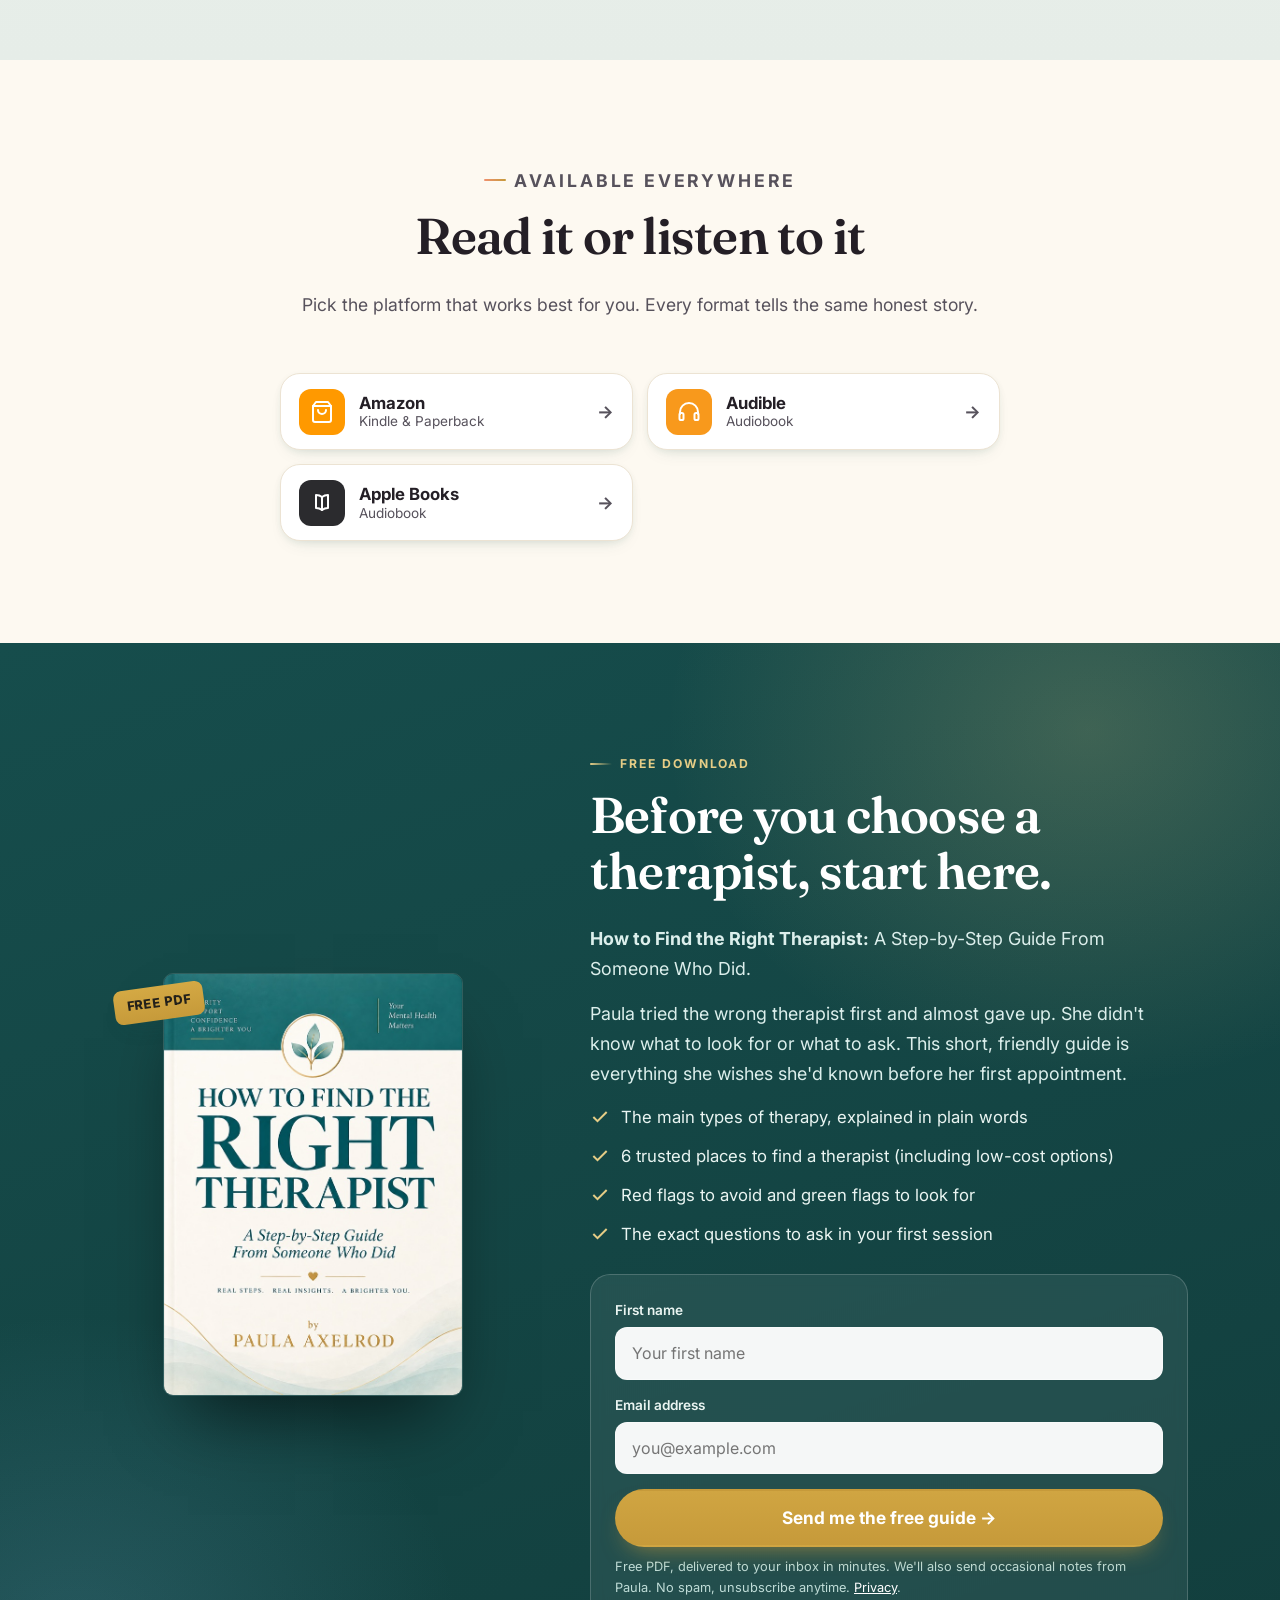
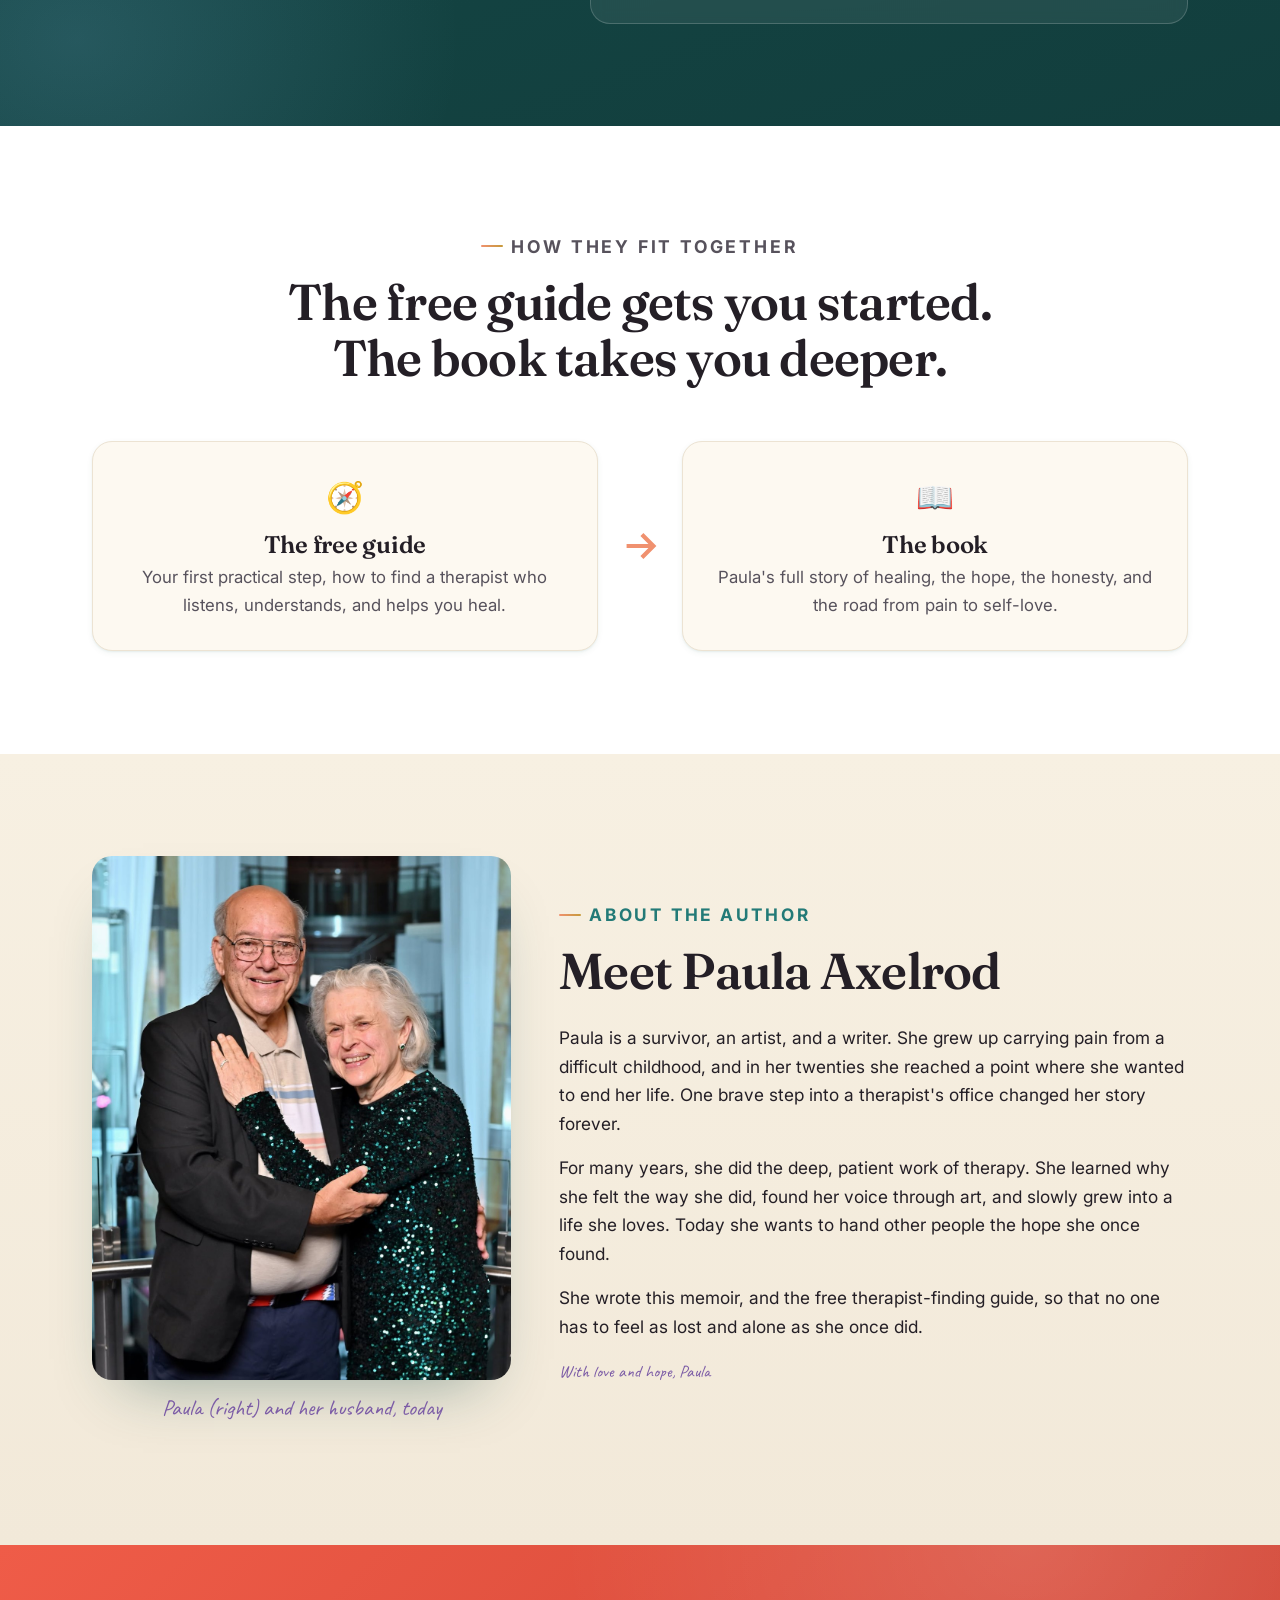
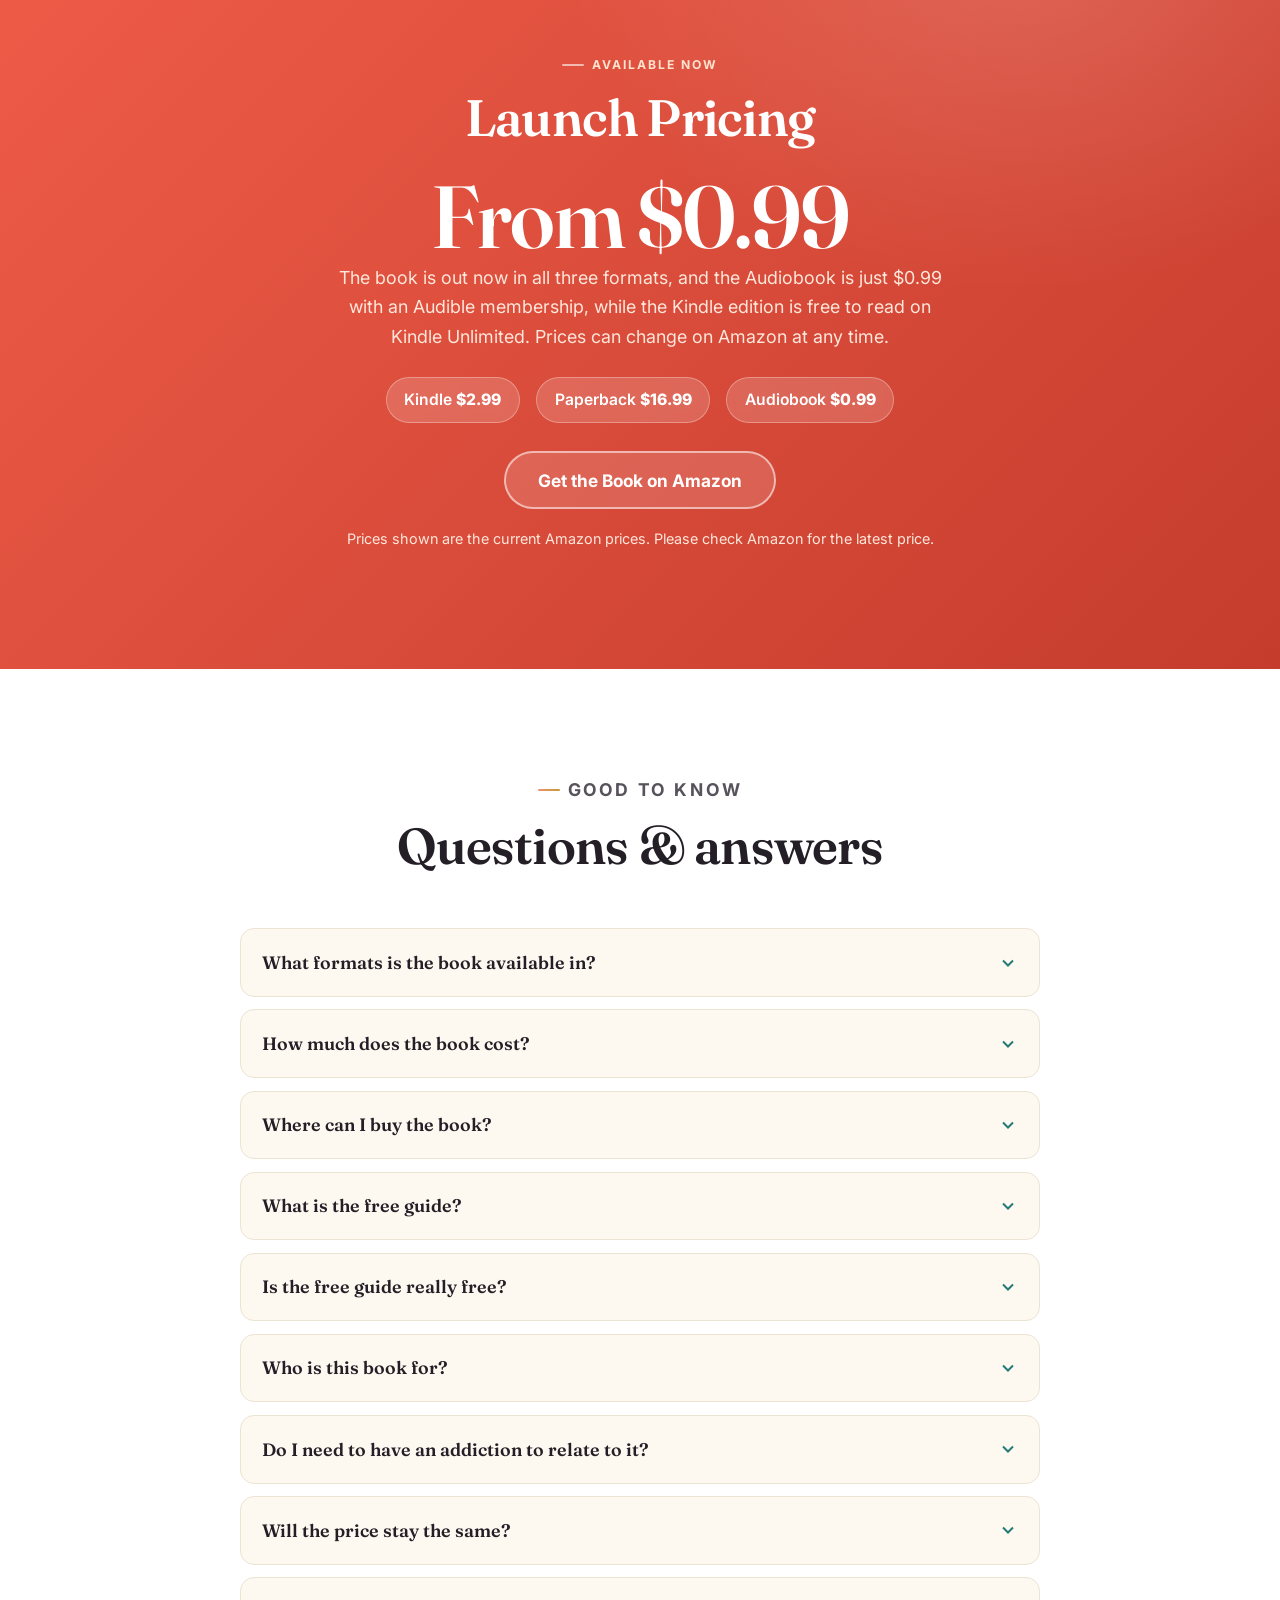
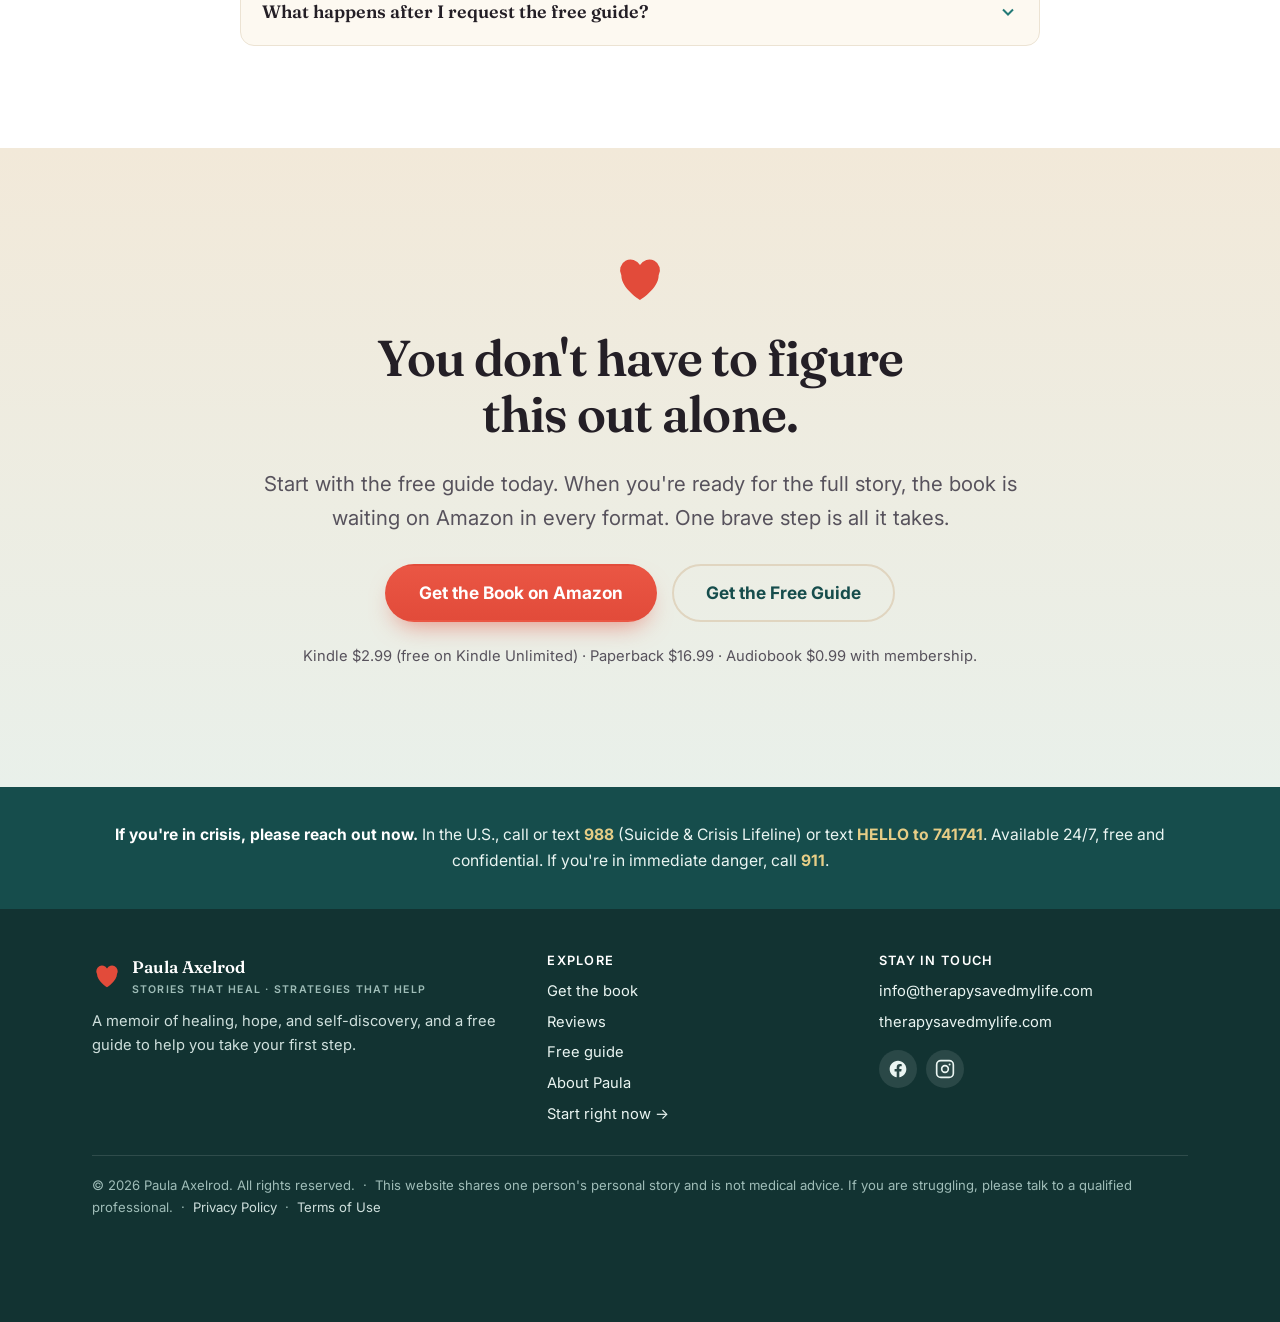
==== commit 2ee2ecf5: "Add files via upload" ====
--- a/index.html
+++ b/index.html
@@ -760,6 +760,7 @@
           <li><a href="#reviews">Reviews</a></li>
           <li><a href="#free-guide">Free guide</a></li>
           <li><a href="#about">About Paula</a></li>
+          <li><a href="/right-now">Start right now &rarr;</a></li>
         </ul>
       </div>
       <div>
